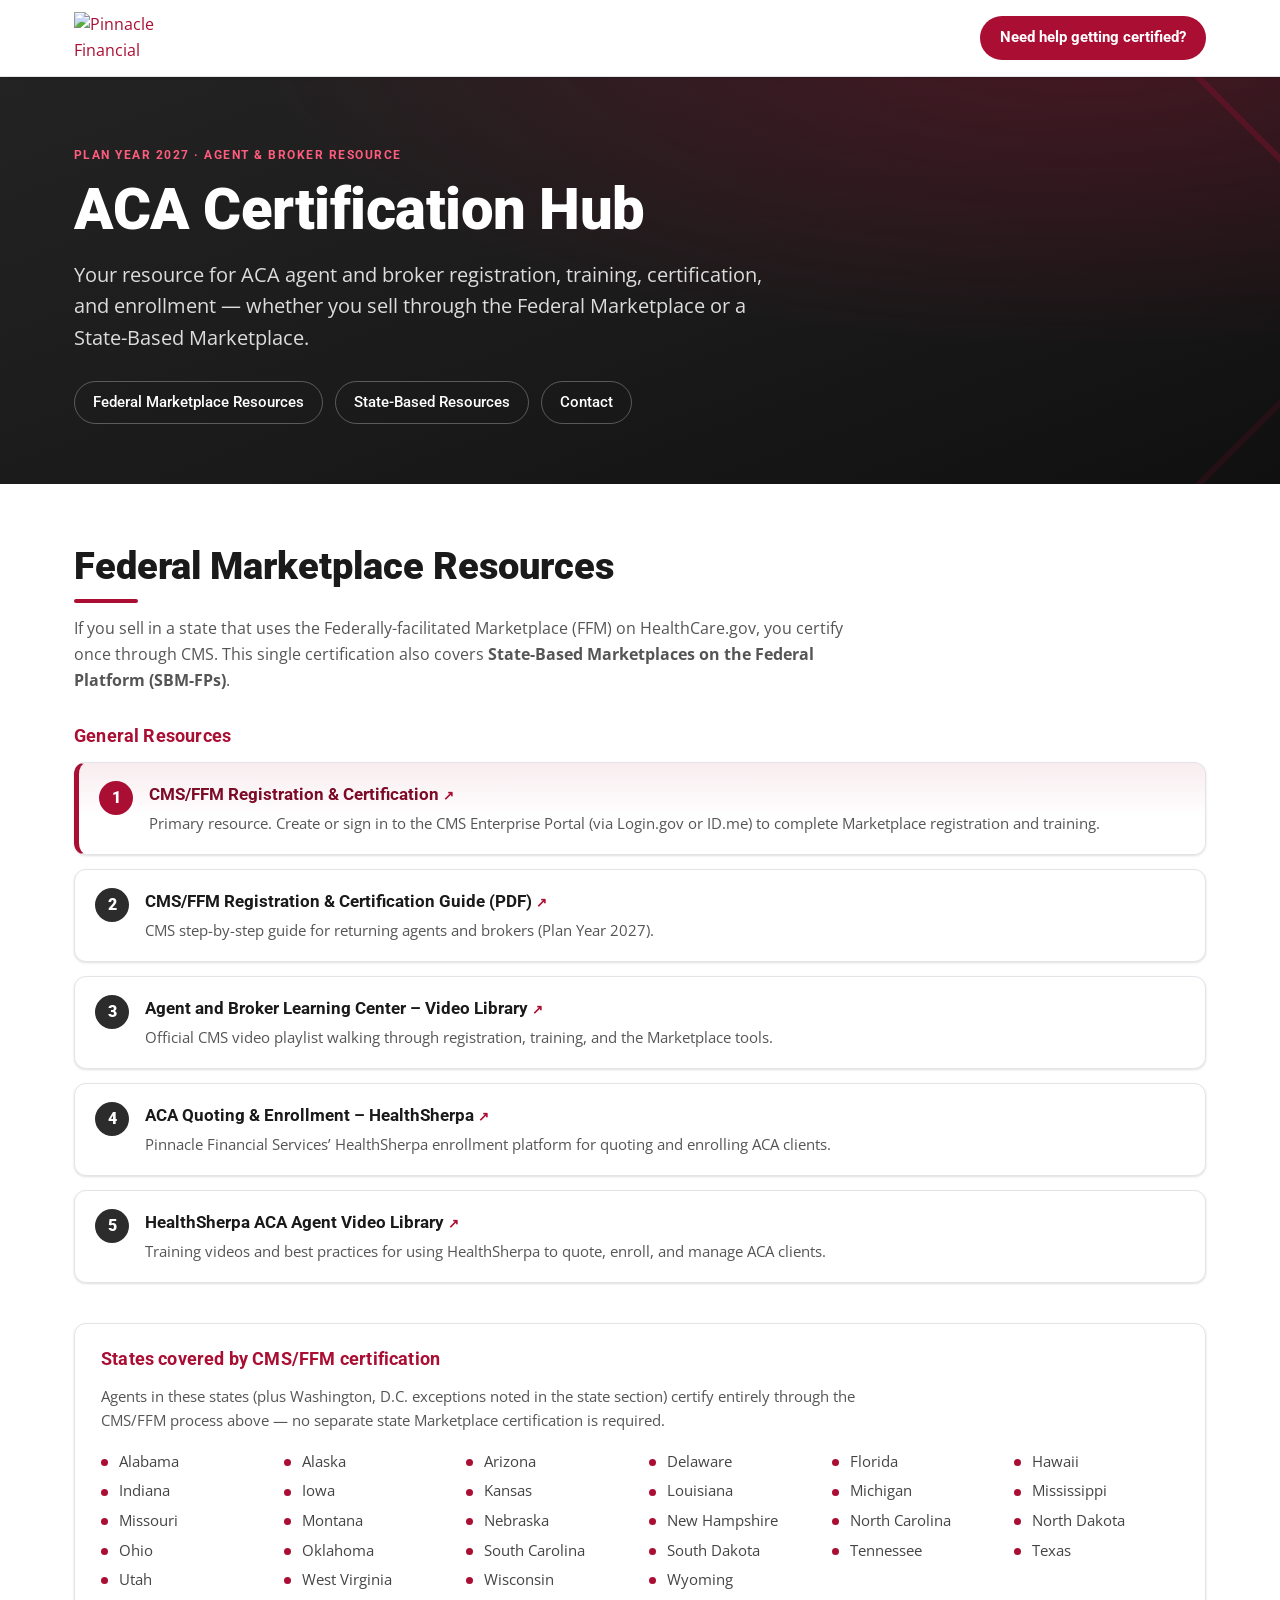
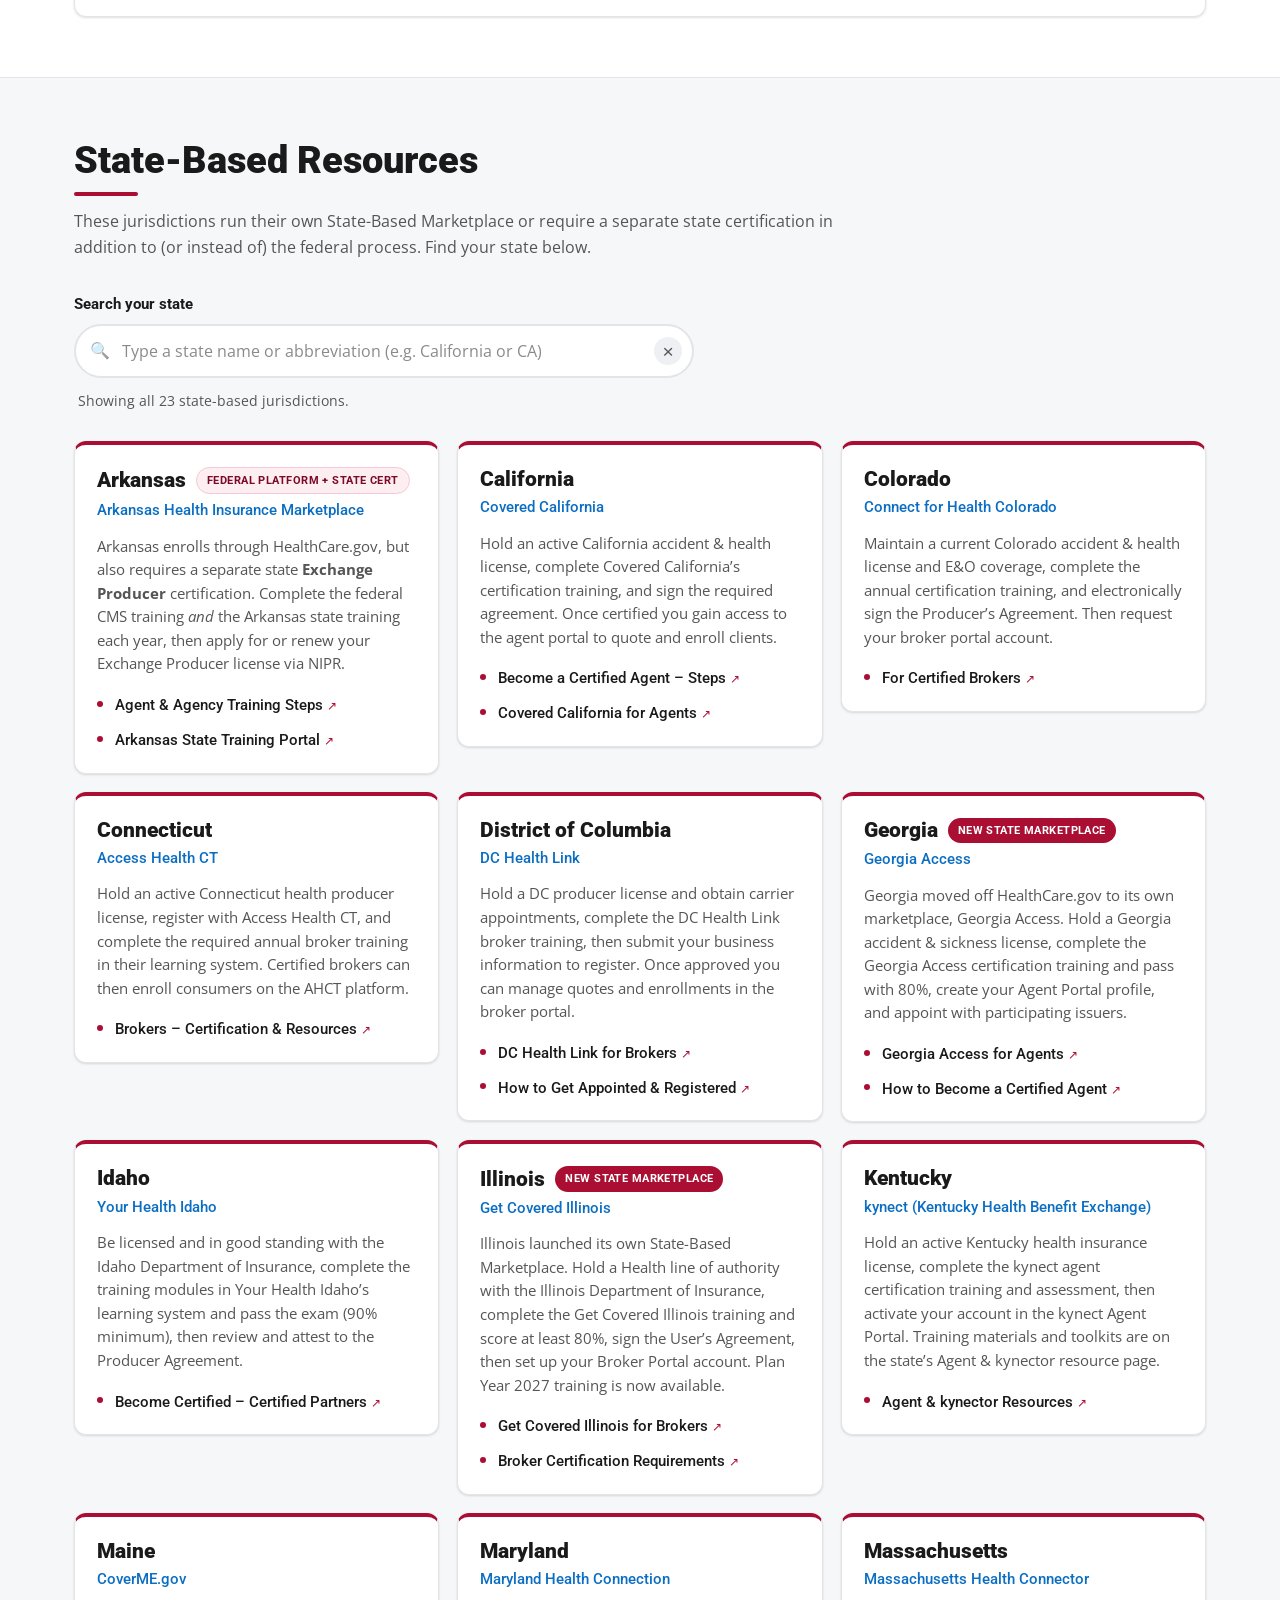
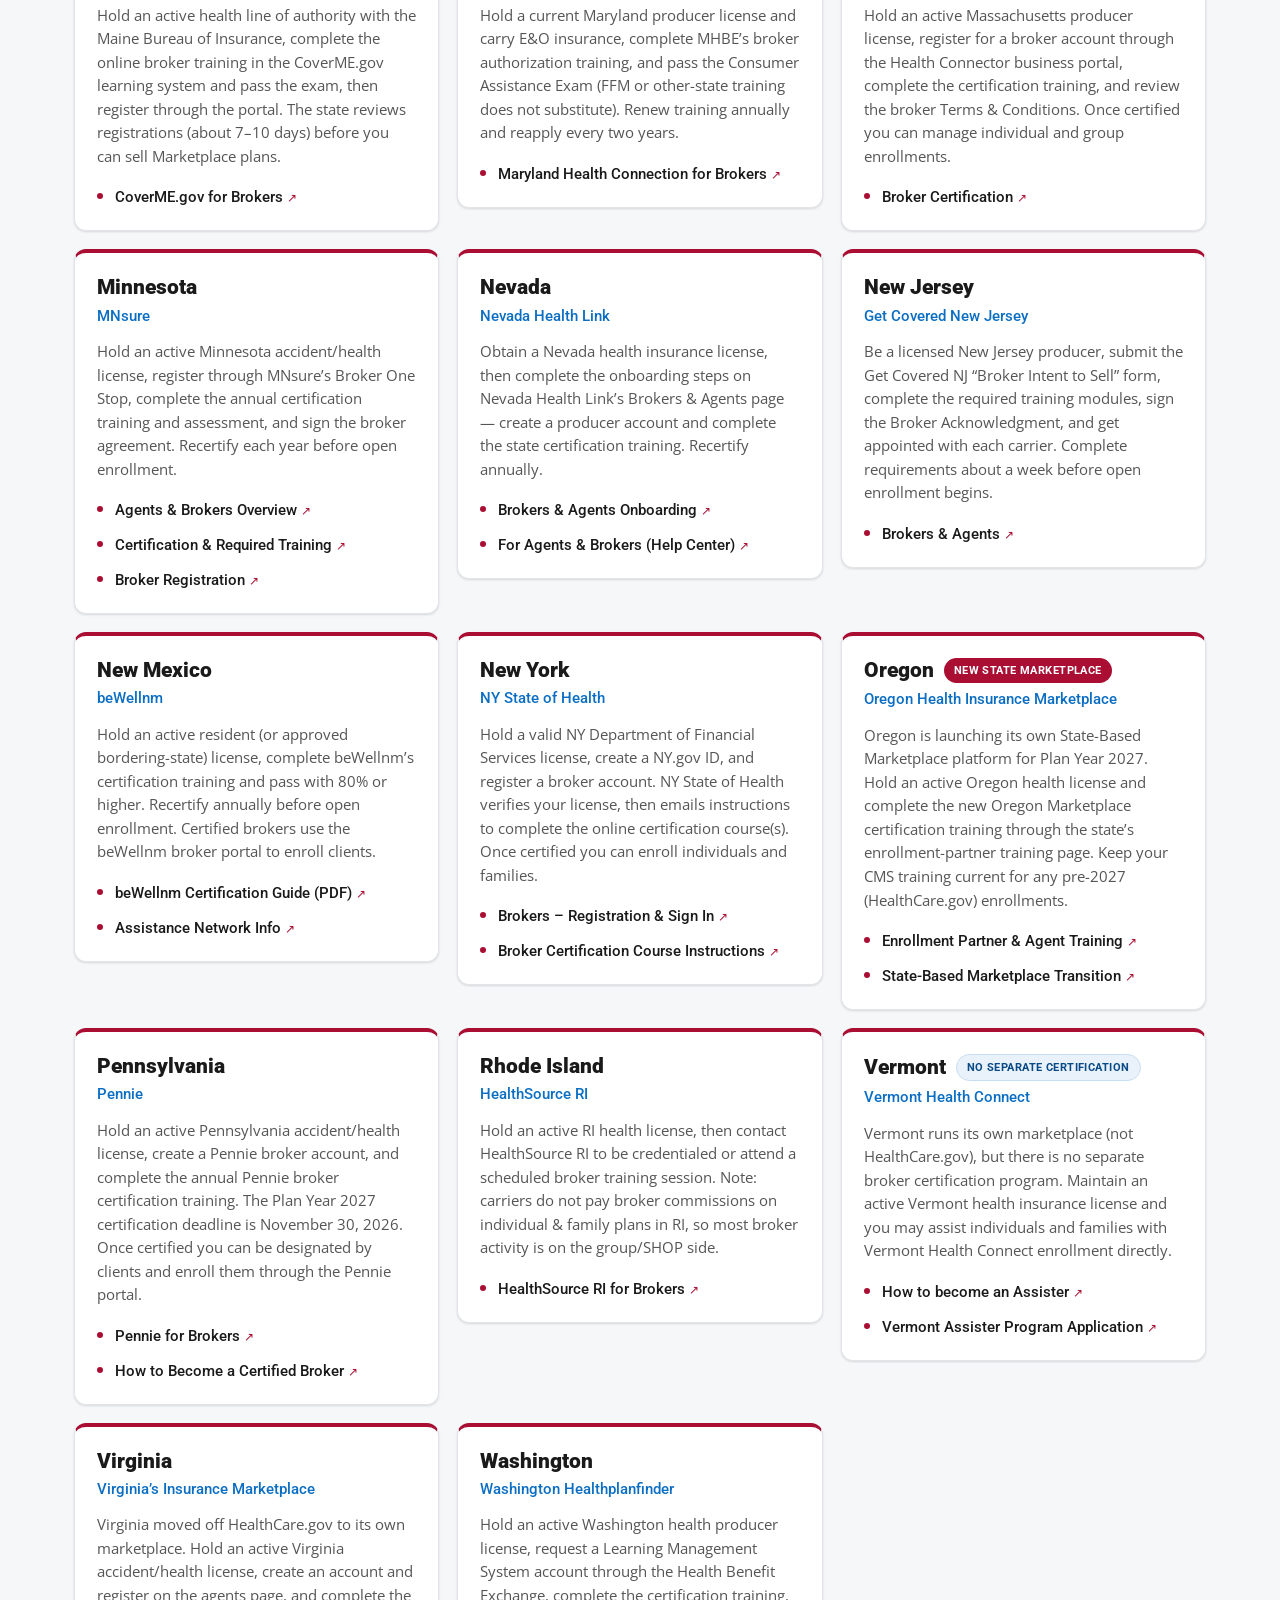
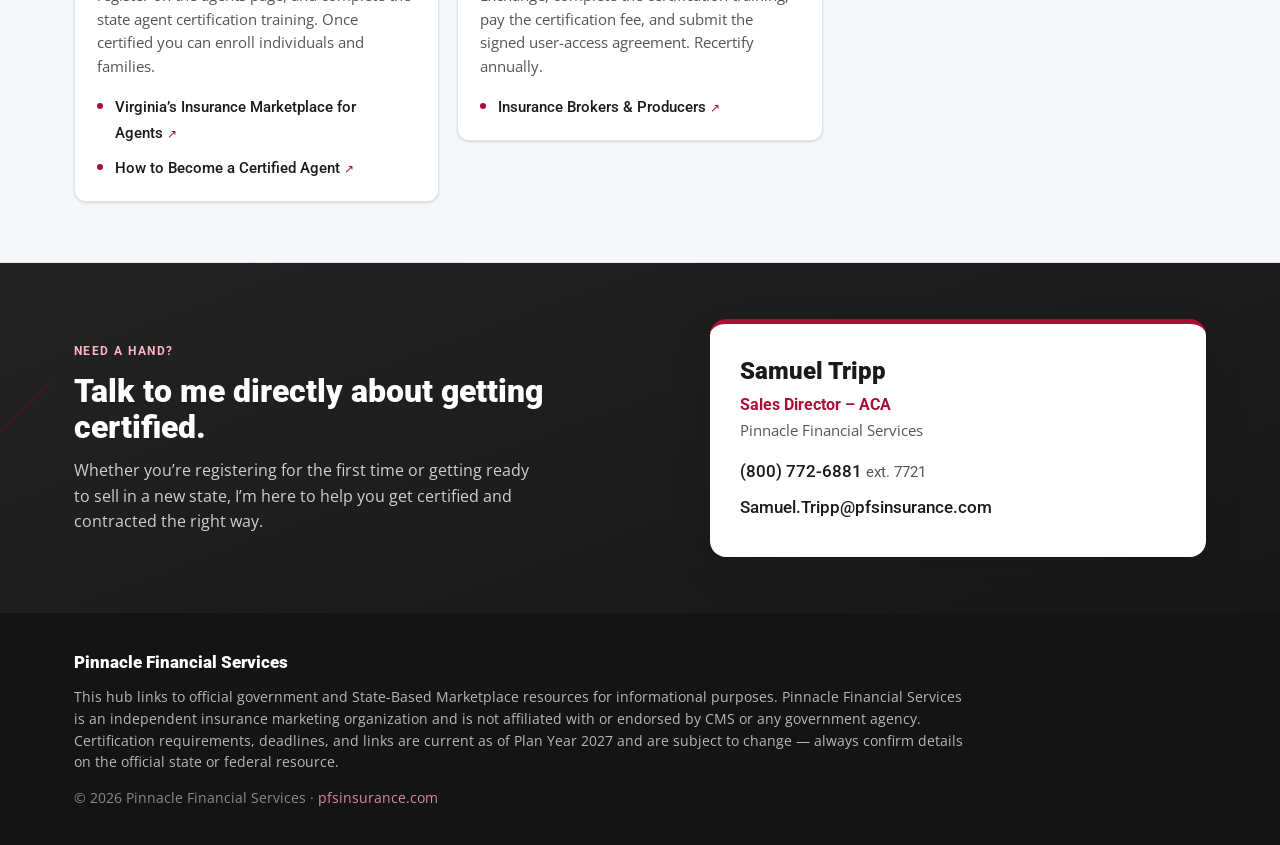
==== index.html @ 954ab784 "Update New Mexico (bundle beWellnm guide) and Vermont assister links" ====
<!DOCTYPE html>
<html lang="en">
<head>
  <meta charset="UTF-8" />
  <meta name="viewport" content="width=device-width, initial-scale=1.0" />
  <title>ACA Certification Hub | Pinnacle Financial Services</title>
  <meta name="description" content="Where and how ACA/Marketplace insurance agents complete Federal (FFM/CMS) and State-Based Marketplace certification. A resource hub from Pinnacle Financial Services." />
  <link rel="icon" href="favicon.svg" type="image/svg+xml" />
  <link rel="preconnect" href="https://fonts.googleapis.com" />
  <link rel="preconnect" href="https://fonts.gstatic.com" crossorigin />
  <link href="https://fonts.googleapis.com/css2?family=Roboto:wght@400;500;700;900&family=Open+Sans:wght@400;600;700&display=swap" rel="stylesheet" />
  <link rel="stylesheet" href="style.css" />
</head>
<body>
  <a class="skip-link" href="#main">Skip to main content</a>

  <!-- ================= HEADER ================= -->
  <header class="site-header">
    <div class="wrap header-inner">
      <a class="brand" href="https://pfsinsurance.com" target="_blank" rel="noopener noreferrer">
        <!-- Loads the official Pinnacle logo from the company CDN. To make the repo fully self-contained,
             save that image to assets/pinnacle-logo.png and change the src below to "assets/pinnacle-logo.png". -->
        <img src="https://pfsinsurance.com/wp-content/uploads/2024/11/Pinnacle_Logo-RGB.png"
             onerror="this.onerror=null;this.src='pinnacle-logo.png';"
             alt="Pinnacle Financial Services logo" class="brand-logo" width="220" height="110" />
      </a>
      <a class="header-cta" href="#contact">Need help getting certified?</a>
    </div>
  </header>

  <!-- ================= HERO ================= -->
  <section class="hero" aria-labelledby="hero-title">
    <div class="wrap">
      <p class="eyebrow">Plan Year 2027 &middot; Agent &amp; Broker Resource</p>
      <h1 id="hero-title">ACA Certification Hub</h1>
      <p class="hero-lead">Your resource for ACA agent and broker registration, training, certification, and enrollment &mdash; whether you sell through the Federal Marketplace or a State-Based Marketplace.</p>
      <nav class="hero-jump" aria-label="Section shortcuts">
        <a href="#federal">Federal Marketplace Resources</a>
        <a href="#state">State-Based Resources</a>
        <a href="#contact">Contact</a>
      </nav>
    </div>
  </section>

  <main id="main">
    <!-- ================= FEDERAL ================= -->
    <section id="federal" class="section" aria-labelledby="federal-title">
      <div class="wrap">
        <div class="section-head">
          <h2 id="federal-title">Federal Marketplace Resources</h2>
          <p class="section-sub">If you sell in a state that uses the Federally-facilitated Marketplace (FFM) on HealthCare.gov, you certify once through CMS. This single certification also covers <strong>State-Based Marketplaces on the Federal Platform (SBM-FPs)</strong>.</p>
        </div>

        <h3 class="group-title">General Resources</h3>
        <ol class="resource-list" aria-label="Federal marketplace general resources">
          <li class="resource-card resource-card--primary">
            <span class="rc-num" aria-hidden="true">1</span>
            <div class="rc-body">
              <a class="rc-link" href="https://portal.cms.gov/portal/" target="_blank" rel="noopener noreferrer">CMS/FFM Registration &amp; Certification<span class="ext" aria-hidden="true">&#8599;</span></a>
              <p class="rc-note">Primary resource. Create or sign in to the CMS Enterprise Portal (via Login.gov or ID.me) to complete Marketplace registration and training.</p>
            </div>
          </li>
          <li class="resource-card">
            <span class="rc-num" aria-hidden="true">2</span>
            <div class="rc-body">
              <a class="rc-link" href="CMS-FFM-Registration-Guide-PY2027.pdf" target="_blank" rel="noopener noreferrer">CMS/FFM Registration &amp; Certification Guide (PDF)<span class="ext" aria-hidden="true">&#8599;</span></a>
              <p class="rc-note">CMS step-by-step guide for returning agents and brokers (Plan Year 2027).</p>
            </div>
          </li>
          <li class="resource-card">
            <span class="rc-num" aria-hidden="true">3</span>
            <div class="rc-body">
              <a class="rc-link" href="https://www.youtube.com/playlist?list=PLaV7m2-zFKpgUK9AqdbnOdW69-WwodvRj" target="_blank" rel="noopener noreferrer">Agent and Broker Learning Center &ndash; Video Library<span class="ext" aria-hidden="true">&#8599;</span></a>
              <p class="rc-note">Official CMS video playlist walking through registration, training, and the Marketplace tools.</p>
            </div>
          </li>
          <li class="resource-card">
            <span class="rc-num" aria-hidden="true">4</span>
            <div class="rc-body">
              <a class="rc-link" href="https://pfsinsurance.com/enrollment/aca" target="_blank" rel="noopener noreferrer">ACA Quoting &amp; Enrollment &ndash; HealthSherpa<span class="ext" aria-hidden="true">&#8599;</span></a>
              <p class="rc-note">Pinnacle Financial Services&rsquo; HealthSherpa enrollment platform for quoting and enrolling ACA clients.</p>
            </div>
          </li>
          <li class="resource-card">
            <span class="rc-num" aria-hidden="true">5</span>
            <div class="rc-body">
              <a class="rc-link" href="https://info.healthsherpa.com/aca-agent-video-resources" target="_blank" rel="noopener noreferrer">HealthSherpa ACA Agent Video Library<span class="ext" aria-hidden="true">&#8599;</span></a>
              <p class="rc-note">Training videos and best practices for using HealthSherpa to quote, enroll, and manage ACA clients.</p>
            </div>
          </li>
        </ol>

        <!-- FFM-covered states note -->
        <div class="ffm-note">
          <h3 class="group-title">States covered by CMS/FFM certification</h3>
          <p class="ffm-note-lead">Agents in these states (plus Washington, D.C. exceptions noted in the state section) certify entirely through the CMS/FFM process above &mdash; no separate state Marketplace certification is required.</p>
          <ul class="ffm-states" aria-label="States covered by the Federal Marketplace certification">
            <li>Alabama</li><li>Alaska</li><li>Arizona</li><li>Delaware</li><li>Florida</li><li>Hawaii</li><li>Indiana</li><li>Iowa</li><li>Kansas</li><li>Louisiana</li><li>Michigan</li><li>Mississippi</li><li>Missouri</li><li>Montana</li><li>Nebraska</li><li>New Hampshire</li><li>North Carolina</li><li>North Dakota</li><li>Ohio</li><li>Oklahoma</li><li>South Carolina</li><li>South Dakota</li><li>Tennessee</li><li>Texas</li><li>Utah</li><li>West Virginia</li><li>Wisconsin</li><li>Wyoming</li>
          </ul>
        </div>
      </div>
    </section>

    <!-- ================= STATE-BASED ================= -->
    <section id="state" class="section section--alt" aria-labelledby="state-title">
      <div class="wrap">
        <div class="section-head">
          <h2 id="state-title">State-Based Resources</h2>
          <p class="section-sub">These jurisdictions run their own State-Based Marketplace or require a separate state certification in addition to (or instead of) the federal process. Find your state below.</p>
        </div>

        <div class="search-bar">
          <label for="state-search" class="search-label">Search your state</label>
          <div class="search-input-wrap">
            <span class="search-icon" aria-hidden="true">&#128269;</span>
            <input type="search" id="state-search" class="search-input"
                   placeholder="Type a state name or abbreviation (e.g. California or CA)"
                   autocomplete="off" aria-describedby="search-count" />
            <button type="button" id="search-clear" class="search-clear" aria-label="Clear search" hidden>&times;</button>
          </div>
          <p id="search-count" class="search-count" role="status" aria-live="polite"></p>
        </div>

        <div id="state-grid" class="state-grid">
          <!-- Cards are rendered here in HTML for no-JS support; JS only filters -->

          <!-- Arkansas -->
          <article class="state-card" data-name="Arkansas" data-abbr="AR">
            <header class="state-card-head">
              <h3>Arkansas</h3>
              <span class="badge badge--warn">Federal platform + state cert</span>
            </header>
            <p class="state-market">Arkansas Health Insurance Marketplace</p>
            <p class="state-instr">Arkansas enrolls through HealthCare.gov, but also requires a separate state <strong>Exchange Producer</strong> certification. Complete the federal CMS training <em>and</em> the Arkansas state training each year, then apply for or renew your Exchange Producer license via NIPR.</p>
            <ul class="state-links">
              <li><a href="https://myarinsurance.com/agency-training/" target="_blank" rel="noopener noreferrer">Agent &amp; Agency Training Steps<span class="ext" aria-hidden="true">&#8599;</span></a></li>
              <li><a href="https://training.myarinsurance.com/" target="_blank" rel="noopener noreferrer">Arkansas State Training Portal<span class="ext" aria-hidden="true">&#8599;</span></a></li>
            </ul>
          </article>

          <!-- California -->
          <article class="state-card" data-name="California" data-abbr="CA">
            <header class="state-card-head">
              <h3>California</h3>
            </header>
            <p class="state-market">Covered California</p>
            <p class="state-instr">Hold an active California accident &amp; health license, complete Covered California&rsquo;s certification training, and sign the required agreement. Once certified you gain access to the agent portal to quote and enroll clients.</p>
            <ul class="state-links">
              <li><a href="https://www.coveredca.com/agents/steps/" target="_blank" rel="noopener noreferrer">Become a Certified Agent &ndash; Steps<span class="ext" aria-hidden="true">&#8599;</span></a></li>
              <li><a href="https://www.coveredca.com/agents/" target="_blank" rel="noopener noreferrer">Covered California for Agents<span class="ext" aria-hidden="true">&#8599;</span></a></li>
            </ul>
          </article>

          <!-- Colorado -->
          <article class="state-card" data-name="Colorado" data-abbr="CO">
            <header class="state-card-head">
              <h3>Colorado</h3>
            </header>
            <p class="state-market">Connect for Health Colorado</p>
            <p class="state-instr">Maintain a current Colorado accident &amp; health license and E&amp;O coverage, complete the annual certification training, and electronically sign the Producer&rsquo;s Agreement. Then request your broker portal account.</p>
            <ul class="state-links">
              <li><a href="https://connectforhealthco.com/for-certified-brokers/" target="_blank" rel="noopener noreferrer">For Certified Brokers<span class="ext" aria-hidden="true">&#8599;</span></a></li>
            </ul>
          </article>

          <!-- Connecticut -->
          <article class="state-card" data-name="Connecticut" data-abbr="CT">
            <header class="state-card-head">
              <h3>Connecticut</h3>
            </header>
            <p class="state-market">Access Health CT</p>
            <p class="state-instr">Hold an active Connecticut health producer license, register with Access Health CT, and complete the required annual broker training in their learning system. Certified brokers can then enroll consumers on the AHCT platform.</p>
            <ul class="state-links">
              <li><a href="https://www.accesshealthct.com/brokers/" target="_blank" rel="noopener noreferrer">Brokers &ndash; Certification &amp; Resources<span class="ext" aria-hidden="true">&#8599;</span></a></li>
            </ul>
          </article>

          <!-- District of Columbia -->
          <article class="state-card" data-name="District of Columbia" data-abbr="DC" data-alt="Washington DC">
            <header class="state-card-head">
              <h3>District of Columbia</h3>
            </header>
            <p class="state-market">DC Health Link</p>
            <p class="state-instr">Hold a DC producer license and obtain carrier appointments, complete the DC Health Link broker training, then submit your business information to register. Once approved you can manage quotes and enrollments in the broker portal.</p>
            <ul class="state-links">
              <li><a href="https://www.dchealthlink.com/brokers" target="_blank" rel="noopener noreferrer">DC Health Link for Brokers<span class="ext" aria-hidden="true">&#8599;</span></a></li>
              <li><a href="https://hbx.dc.gov/page/brokers-how-get-appointed-and-registered-sell-dc" target="_blank" rel="noopener noreferrer">How to Get Appointed &amp; Registered<span class="ext" aria-hidden="true">&#8599;</span></a></li>
            </ul>
          </article>

          <!-- Georgia -->
          <article class="state-card" data-name="Georgia" data-abbr="GA">
            <header class="state-card-head">
              <h3>Georgia</h3>
              <span class="badge badge--new">New state marketplace</span>
            </header>
            <p class="state-market">Georgia Access</p>
            <p class="state-instr">Georgia moved off HealthCare.gov to its own marketplace, Georgia Access. Hold a Georgia accident &amp; sickness license, complete the Georgia Access certification training and pass with 80%, create your Agent Portal profile, and appoint with participating issuers.</p>
            <ul class="state-links">
              <li><a href="https://georgiaaccess.gov/agents/" target="_blank" rel="noopener noreferrer">Georgia Access for Agents<span class="ext" aria-hidden="true">&#8599;</span></a></li>
              <li><a href="https://help.georgiaaccess.gov/hc/en-us/articles/16718014751764-How-to-become-a-Georgia-Access-Certified-Agent" target="_blank" rel="noopener noreferrer">How to Become a Certified Agent<span class="ext" aria-hidden="true">&#8599;</span></a></li>
            </ul>
          </article>

          <!-- Idaho -->
          <article class="state-card" data-name="Idaho" data-abbr="ID">
            <header class="state-card-head">
              <h3>Idaho</h3>
            </header>
            <p class="state-market">Your Health Idaho</p>
            <p class="state-instr">Be licensed and in good standing with the Idaho Department of Insurance, complete the training modules in Your Health Idaho&rsquo;s learning system and pass the exam (90% minimum), then review and attest to the Producer Agreement.</p>
            <ul class="state-links">
              <li><a href="https://yourhealthidaho.org/certified-partners/" target="_blank" rel="noopener noreferrer">Become Certified &ndash; Certified Partners<span class="ext" aria-hidden="true">&#8599;</span></a></li>
            </ul>
          </article>

          <!-- Illinois -->
          <article class="state-card" data-name="Illinois" data-abbr="IL">
            <header class="state-card-head">
              <h3>Illinois</h3>
              <span class="badge badge--new">New state marketplace</span>
            </header>
            <p class="state-market">Get Covered Illinois</p>
            <p class="state-instr">Illinois launched its own State-Based Marketplace. Hold a Health line of authority with the Illinois Department of Insurance, complete the Get Covered Illinois training and score at least 80%, sign the User&rsquo;s Agreement, then set up your Broker Portal account. Plan Year 2027 training is now available.</p>
            <ul class="state-links">
              <li><a href="https://getcovered.illinois.gov/for-brokers.html" target="_blank" rel="noopener noreferrer">Get Covered Illinois for Brokers<span class="ext" aria-hidden="true">&#8599;</span></a></li>
              <li><a href="https://getcovered.illinois.gov/resources/broker-certification.html" target="_blank" rel="noopener noreferrer">Broker Certification Requirements<span class="ext" aria-hidden="true">&#8599;</span></a></li>
            </ul>
          </article>

          <!-- Kentucky -->
          <article class="state-card" data-name="Kentucky" data-abbr="KY">
            <header class="state-card-head">
              <h3>Kentucky</h3>
            </header>
            <p class="state-market">kynect (Kentucky Health Benefit Exchange)</p>
            <p class="state-instr">Hold an active Kentucky health insurance license, complete the kynect agent certification training and assessment, then activate your account in the kynect Agent Portal. Training materials and toolkits are on the state&rsquo;s Agent &amp; kynector resource page.</p>
            <ul class="state-links">
              <li><a href="https://khbe.ky.gov/Agents-kynectors/Pages/Agent-kynector-Portal.aspx" target="_blank" rel="noopener noreferrer">Agent &amp; kynector Resources<span class="ext" aria-hidden="true">&#8599;</span></a></li>
            </ul>
          </article>

          <!-- Maine -->
          <article class="state-card" data-name="Maine" data-abbr="ME">
            <header class="state-card-head">
              <h3>Maine</h3>
            </header>
            <p class="state-market">CoverME.gov</p>
            <p class="state-instr">Hold an active health line of authority with the Maine Bureau of Insurance, complete the online broker training in the CoverME.gov learning system and pass the exam, then register through the portal. The state reviews registrations (about 7&ndash;10 days) before you can sell Marketplace plans.</p>
            <ul class="state-links">
              <li><a href="https://www.coverme.gov/for-brokers-and-assisters/brokers" target="_blank" rel="noopener noreferrer">CoverME.gov for Brokers<span class="ext" aria-hidden="true">&#8599;</span></a></li>
            </ul>
          </article>

          <!-- Maryland -->
          <article class="state-card" data-name="Maryland" data-abbr="MD">
            <header class="state-card-head">
              <h3>Maryland</h3>
            </header>
            <p class="state-market">Maryland Health Connection</p>
            <p class="state-instr">Hold a current Maryland producer license and carry E&amp;O insurance, complete MHBE&rsquo;s broker authorization training, and pass the Consumer Assistance Exam (FFM or other-state training does not substitute). Renew training annually and reapply every two years.</p>
            <ul class="state-links">
              <li><a href="https://www.marylandhbe.com/brokers/" target="_blank" rel="noopener noreferrer">Maryland Health Connection for Brokers<span class="ext" aria-hidden="true">&#8599;</span></a></li>
            </ul>
          </article>

          <!-- Massachusetts -->
          <article class="state-card" data-name="Massachusetts" data-abbr="MA">
            <header class="state-card-head">
              <h3>Massachusetts</h3>
            </header>
            <p class="state-market">Massachusetts Health Connector</p>
            <p class="state-instr">Hold an active Massachusetts producer license, register for a broker account through the Health Connector business portal, complete the certification training, and review the broker Terms &amp; Conditions. Once certified you can manage individual and group enrollments.</p>
            <ul class="state-links">
              <li><a href="https://www.mahealthconnector.org/business/brokers/certification" target="_blank" rel="noopener noreferrer">Broker Certification<span class="ext" aria-hidden="true">&#8599;</span></a></li>
            </ul>
          </article>

          <!-- Minnesota -->
          <article class="state-card" data-name="Minnesota" data-abbr="MN">
            <header class="state-card-head">
              <h3>Minnesota</h3>
            </header>
            <p class="state-market">MNsure</p>
            <p class="state-instr">Hold an active Minnesota accident/health license, register through MNsure&rsquo;s Broker One Stop, complete the annual certification training and assessment, and sign the broker agreement. Recertify each year before open enrollment.</p>
            <ul class="state-links">
              <li><a href="https://www.mnsure.org/about-us/assister-program/agents-brokers/index.jsp" target="_blank" rel="noopener noreferrer">Agents &amp; Brokers Overview<span class="ext" aria-hidden="true">&#8599;</span></a></li>
              <li><a href="https://www.mnsure.org/assister-central/broker-one-stop/cert-recert/index.jsp" target="_blank" rel="noopener noreferrer">Certification &amp; Required Training<span class="ext" aria-hidden="true">&#8599;</span></a></li>
              <li><a href="https://www.mnsure.org/assister-central/broker-one-stop/registration/index.jsp" target="_blank" rel="noopener noreferrer">Broker Registration<span class="ext" aria-hidden="true">&#8599;</span></a></li>
            </ul>
          </article>

          <!-- Nevada -->
          <article class="state-card" data-name="Nevada" data-abbr="NV">
            <header class="state-card-head">
              <h3>Nevada</h3>
            </header>
            <p class="state-market">Nevada Health Link</p>
            <p class="state-instr">Obtain a Nevada health insurance license, then complete the onboarding steps on Nevada Health Link&rsquo;s Brokers &amp; Agents page &mdash; create a producer account and complete the state certification training. Recertify annually.</p>
            <ul class="state-links">
              <li><a href="https://nevadahealthlink.com/brokers-agents-onboarding/" target="_blank" rel="noopener noreferrer">Brokers &amp; Agents Onboarding<span class="ext" aria-hidden="true">&#8599;</span></a></li>
              <li><a href="https://help.nevadahealthlink.com/hc/en-us/sections/360004638231-For-Agents-and-Brokers" target="_blank" rel="noopener noreferrer">For Agents &amp; Brokers (Help Center)<span class="ext" aria-hidden="true">&#8599;</span></a></li>
            </ul>
          </article>

          <!-- New Jersey -->
          <article class="state-card" data-name="New Jersey" data-abbr="NJ">
            <header class="state-card-head">
              <h3>New Jersey</h3>
            </header>
            <p class="state-market">Get Covered New Jersey</p>
            <p class="state-instr">Be a licensed New Jersey producer, submit the Get Covered NJ &ldquo;Broker Intent to Sell&rdquo; form, complete the required training modules, sign the Broker Acknowledgment, and get appointed with each carrier. Complete requirements about a week before open enrollment begins.</p>
            <ul class="state-links">
              <li><a href="https://www.nj.gov/getcoverednj/home/assisters_ba.shtml" target="_blank" rel="noopener noreferrer">Brokers &amp; Agents<span class="ext" aria-hidden="true">&#8599;</span></a></li>
            </ul>
          </article>

          <!-- New Mexico -->
          <article class="state-card" data-name="New Mexico" data-abbr="NM">
            <header class="state-card-head">
              <h3>New Mexico</h3>
            </header>
            <p class="state-market">beWellnm</p>
            <p class="state-instr">Hold an active resident (or approved bordering-state) license, complete beWellnm&rsquo;s certification training and pass with 80% or higher. Recertify annually before open enrollment. Certified brokers use the beWellnm broker portal to enroll clients.</p>
            <ul class="state-links">
              <li><a href="beWellnm-Assister-Certification-Guide-NM.pdf" target="_blank" rel="noopener noreferrer">beWellnm Certification Guide (PDF)<span class="ext" aria-hidden="true">&#8599;</span></a></li>
              <li><a href="https://bewellnm.com/start/assistance-network/" target="_blank" rel="noopener noreferrer">Assistance Network Info<span class="ext" aria-hidden="true">&#8599;</span></a></li>
            </ul>
          </article>

          <!-- New York -->
          <article class="state-card" data-name="New York" data-abbr="NY">
            <header class="state-card-head">
              <h3>New York</h3>
            </header>
            <p class="state-market">NY State of Health</p>
            <p class="state-instr">Hold a valid NY Department of Financial Services license, create a NY.gov ID, and register a broker account. NY State of Health verifies your license, then emails instructions to complete the online certification course(s). Once certified you can enroll individuals and families.</p>
            <ul class="state-links">
              <li><a href="https://nystateofhealth.ny.gov/agent/" target="_blank" rel="noopener noreferrer">Brokers &ndash; Registration &amp; Sign In<span class="ext" aria-hidden="true">&#8599;</span></a></li>
              <li><a href="https://info.nystateofhealth.ny.gov/instructions-complete-broker-certification-courses" target="_blank" rel="noopener noreferrer">Broker Certification Course Instructions<span class="ext" aria-hidden="true">&#8599;</span></a></li>
            </ul>
          </article>

          <!-- Oregon -->
          <article class="state-card" data-name="Oregon" data-abbr="OR">
            <header class="state-card-head">
              <h3>Oregon</h3>
              <span class="badge badge--new">New state marketplace</span>
            </header>
            <p class="state-market">Oregon Health Insurance Marketplace</p>
            <p class="state-instr">Oregon is launching its own State-Based Marketplace platform for Plan Year 2027. Hold an active Oregon health license and complete the new Oregon Marketplace certification training through the state&rsquo;s enrollment-partner training page. Keep your CMS training current for any pre-2027 (HealthCare.gov) enrollments.</p>
            <ul class="state-links">
              <li><a href="https://healthcare.oregon.gov/marketplace/pages/enrollment-partner-trainings.aspx" target="_blank" rel="noopener noreferrer">Enrollment Partner &amp; Agent Training<span class="ext" aria-hidden="true">&#8599;</span></a></li>
              <li><a href="https://healthcare.oregon.gov/marketplace/sbmtransition/pages/home.aspx" target="_blank" rel="noopener noreferrer">State-Based Marketplace Transition<span class="ext" aria-hidden="true">&#8599;</span></a></li>
            </ul>
          </article>

          <!-- Pennsylvania -->
          <article class="state-card" data-name="Pennsylvania" data-abbr="PA">
            <header class="state-card-head">
              <h3>Pennsylvania</h3>
            </header>
            <p class="state-market">Pennie</p>
            <p class="state-instr">Hold an active Pennsylvania accident/health license, create a Pennie broker account, and complete the annual Pennie broker certification training. The Plan Year 2027 certification deadline is November 30, 2026. Once certified you can be designated by clients and enroll them through the Pennie portal.</p>
            <ul class="state-links">
              <li><a href="https://agency.pennie.com/brokers/" target="_blank" rel="noopener noreferrer">Pennie for Brokers<span class="ext" aria-hidden="true">&#8599;</span></a></li>
              <li><a href="https://help.pennie.com/hc/en-us/articles/4407002448663-How-to-become-a-Pennie-Certified-Broker" target="_blank" rel="noopener noreferrer">How to Become a Certified Broker<span class="ext" aria-hidden="true">&#8599;</span></a></li>
            </ul>
          </article>

          <!-- Rhode Island -->
          <article class="state-card" data-name="Rhode Island" data-abbr="RI">
            <header class="state-card-head">
              <h3>Rhode Island</h3>
            </header>
            <p class="state-market">HealthSource RI</p>
            <p class="state-instr">Hold an active RI health license, then contact HealthSource RI to be credentialed or attend a scheduled broker training session. Note: carriers do not pay broker commissions on individual &amp; family plans in RI, so most broker activity is on the group/SHOP side.</p>
            <ul class="state-links">
              <li><a href="https://healthsourceri.com/employers/brokers/" target="_blank" rel="noopener noreferrer">HealthSource RI for Brokers<span class="ext" aria-hidden="true">&#8599;</span></a></li>
            </ul>
          </article>

          <!-- Vermont -->
          <article class="state-card" data-name="Vermont" data-abbr="VT">
            <header class="state-card-head">
              <h3>Vermont</h3>
              <span class="badge badge--info">No separate certification</span>
            </header>
            <p class="state-market">Vermont Health Connect</p>
            <p class="state-instr">Vermont runs its own marketplace (not HealthCare.gov), but there is no separate broker certification program. Maintain an active Vermont health insurance license and you may assist individuals and families with Vermont Health Connect enrollment directly.</p>
            <ul class="state-links">
              <li><a href="https://info.healthconnect.vermont.gov/find-local-help/become-an-assister" target="_blank" rel="noopener noreferrer">How to become an Assister<span class="ext" aria-hidden="true">&#8599;</span></a></li>
              <li><a href="https://forms.cloud.microsoft/Pages/ResponsePage.aspx?id=O5O0IK26PEOcAnDtzHVZxkB0Br4yxPZGvYA5t0ZmkH9UM0pXSkQ4UEVVVlEySzVTVVVKTFA0WlM3WSQlQCN0PWcu&amp;wdLOR=c8CF74961-8798-41DB-A4F2-871BC87692E3" target="_blank" rel="noopener noreferrer">Vermont Assister Program Application<span class="ext" aria-hidden="true">&#8599;</span></a></li>
            </ul>
          </article>

          <!-- Virginia -->
          <article class="state-card" data-name="Virginia" data-abbr="VA">
            <header class="state-card-head">
              <h3>Virginia</h3>
            </header>
            <p class="state-market">Virginia&rsquo;s Insurance Marketplace</p>
            <p class="state-instr">Virginia moved off HealthCare.gov to its own marketplace. Hold an active Virginia accident/health license, create an account and register on the agents page, and complete the state agent certification training. Once certified you can enroll individuals and families.</p>
            <ul class="state-links">
              <li><a href="https://www.marketplace.virginia.gov/agents" target="_blank" rel="noopener noreferrer">Virginia&rsquo;s Insurance Marketplace for Agents<span class="ext" aria-hidden="true">&#8599;</span></a></li>
              <li><a href="https://help.marketplace.virginia.gov/hc/en-us/articles/31456358448141-How-to-become-a-Virginia-s-Insurance-Marketplace-Certified-Agent" target="_blank" rel="noopener noreferrer">How to Become a Certified Agent<span class="ext" aria-hidden="true">&#8599;</span></a></li>
            </ul>
          </article>

          <!-- Washington -->
          <article class="state-card" data-name="Washington" data-abbr="WA">
            <header class="state-card-head">
              <h3>Washington</h3>
            </header>
            <p class="state-market">Washington Healthplanfinder</p>
            <p class="state-instr">Hold an active Washington health producer license, request a Learning Management System account through the Health Benefit Exchange, complete the certification training, pay the certification fee, and submit the signed user-access agreement. Recertify annually.</p>
            <ul class="state-links">
              <li><a href="https://www.wahbexchange.org/partners/insurance-brokers/" target="_blank" rel="noopener noreferrer">Insurance Brokers &amp; Producers<span class="ext" aria-hidden="true">&#8599;</span></a></li>
            </ul>
          </article>

        </div><!-- /state-grid -->

        <p id="no-results" class="no-results" hidden>No state matches &ldquo;<span id="no-results-term"></span>.&rdquo; Check the spelling, or your state may be covered by the <a href="#federal">Federal Marketplace</a> certification.</p>
      </div>
    </section>

    <!-- ================= CONTACT ================= -->
    <section id="contact" class="contact" aria-labelledby="contact-title">
      <div class="wrap">
        <div class="contact-inner">
          <div class="contact-copy">
            <p class="eyebrow eyebrow--light">Need a hand?</p>
            <h2 id="contact-title">Talk to me directly about getting certified.</h2>
            <p class="contact-lead">Whether you&rsquo;re registering for the first time or getting ready to sell in a new state, I&rsquo;m here to help you get certified and contracted the right way.</p>
          </div>
          <div class="contact-card">
            <p class="contact-name">Samuel Tripp</p>
            <p class="contact-role">Sales Director &ndash; ACA</p>
            <p class="contact-org">Pinnacle Financial Services</p>
            <p class="contact-line"><a href="tel:+18007726881,7721">(800) 772-6881 <span class="ext-num">ext. 7721</span></a></p>
            <p class="contact-line"><a href="mailto:Samuel.Tripp@pfsinsurance.com">Samuel.Tripp@pfsinsurance.com</a></p>
          </div>
        </div>
      </div>
    </section>
  </main>

  <!-- ================= FOOTER ================= -->
  <footer class="site-footer">
    <div class="wrap">
      <p class="footer-brand">Pinnacle Financial Services</p>
      <p class="footer-disclaimer">This hub links to official government and State-Based Marketplace resources for informational purposes. Pinnacle Financial Services is an independent insurance marketing organization and is not affiliated with or endorsed by CMS or any government agency. Certification requirements, deadlines, and links are current as of Plan Year 2027 and are subject to change &mdash; always confirm details on the official state or federal resource.</p>
      <p class="footer-meta">&copy; <span id="year"></span> Pinnacle Financial Services &middot; <a href="https://pfsinsurance.com" target="_blank" rel="noopener noreferrer">pfsinsurance.com</a></p>
    </div>
  </footer>

  <script src="script.js"></script>
</body>
</html>
---- style.css ----
/* =========================================================
   Pinnacle Financial Services — ACA Certification Hub
   Brand: crimson #aa0e33 · charcoal #2c2c2c · ACA blue #0b6ec3
   Fonts: Roboto (headings) · Open Sans (body)
   ========================================================= */

:root {
  --crimson: #aa0e33;
  --crimson-dark: #7d0a26;
  --crimson-tint: rgba(170, 14, 51, 0.08);
  --charcoal: #2c2c2c;
  --ink: #1a1a1a;
  --near-black: #141414;
  --gray-700: #444;
  --gray-600: #555;
  --gray-400: #8a8a8a;
  --gray-200: #e2e4e8;
  --gray-100: #eef0f3;
  --off-white: #f5f7f8;
  --white: #ffffff;
  --aca-blue: #0b6ec3;
  --radius: 12px;
  --radius-sm: 8px;
  --shadow-sm: 0 1px 3px rgba(20, 20, 20, 0.08), 0 1px 2px rgba(20, 20, 20, 0.06);
  --shadow-md: 0 6px 20px rgba(20, 20, 20, 0.10);
  --shadow-lg: 0 14px 40px rgba(20, 20, 20, 0.14);
  --maxw: 1180px;
  --heading: 'Roboto', -apple-system, BlinkMacSystemFont, 'Segoe UI', sans-serif;
  --body: 'Open Sans', -apple-system, BlinkMacSystemFont, 'Segoe UI', Roboto, sans-serif;
}

*, *::before, *::after { box-sizing: border-box; }

html { scroll-behavior: smooth; scroll-padding-top: 84px; }

body {
  margin: 0;
  font-family: var(--body);
  font-size: 16px;
  line-height: 1.6;
  color: var(--gray-700);
  background: var(--white);
  -webkit-font-smoothing: antialiased;
}

@media (prefers-reduced-motion: reduce) {
  html { scroll-behavior: auto; }
  * { animation: none !important; transition: none !important; }
}

.wrap { width: 100%; max-width: var(--maxw); margin: 0 auto; padding: 0 24px; }

a { color: var(--crimson); text-decoration: none; }
a:hover { text-decoration: underline; }

h1, h2, h3 { font-family: var(--heading); color: var(--ink); line-height: 1.15; }

/* --- Skip link --- */
.skip-link {
  position: absolute; left: 12px; top: -60px;
  background: var(--crimson); color: #fff; padding: 10px 16px;
  border-radius: var(--radius-sm); font-family: var(--heading); font-weight: 700;
  z-index: 200; transition: top .15s ease;
}
.skip-link:focus { top: 12px; text-decoration: none; }

/* --- Focus visibility --- */
a:focus-visible, button:focus-visible, input:focus-visible {
  outline: 3px solid var(--aca-blue);
  outline-offset: 2px;
  border-radius: 4px;
}

/* ================= HEADER ================= */
.site-header {
  position: sticky; top: 0; z-index: 100;
  background: var(--white);
  border-bottom: 1px solid var(--gray-200);
  box-shadow: var(--shadow-sm);
}
.header-inner {
  display: flex; align-items: center; justify-content: space-between;
  gap: 16px; padding-top: 12px; padding-bottom: 12px;
}
.brand { display: inline-flex; align-items: center; }
.brand:hover { text-decoration: none; }
.brand-logo { height: 52px; width: auto; display: block; }
.header-cta {
  font-family: var(--heading); font-weight: 700; font-size: .92rem;
  color: #fff; background: var(--crimson);
  padding: 10px 20px; border-radius: 999px; white-space: nowrap;
  transition: background .15s ease, transform .15s ease;
}
.header-cta:hover { background: var(--near-black); text-decoration: none; transform: translateY(-1px); }

/* ================= HERO ================= */
.hero {
  position: relative;
  background:
    radial-gradient(120% 140% at 85% -10%, rgba(170,14,51,0.30), transparent 55%),
    linear-gradient(160deg, #232323 0%, #1a1a1a 55%, #101010 100%);
  color: #fff;
  padding: 68px 0 60px;
  overflow: hidden;
}
.hero::after {
  /* subtle brand "peak" chevron echo */
  content: ""; position: absolute; right: -60px; top: 50%; transform: translateY(-50%) rotate(45deg);
  width: 320px; height: 320px; border-top: 6px solid rgba(170,14,51,0.55); border-right: 6px solid rgba(170,14,51,0.25);
  opacity: .5; pointer-events: none;
}
.hero .wrap { position: relative; z-index: 1; }
.eyebrow {
  font-family: var(--heading); font-weight: 700; letter-spacing: .12em;
  text-transform: uppercase; font-size: .78rem; color: #ff5c7d; margin: 0 0 12px;
}
.eyebrow--light { color: #ffb3c3; }
.hero h1 {
  color: #fff; font-weight: 900; font-size: clamp(2.2rem, 6vw, 3.6rem);
  margin: 0 0 16px; letter-spacing: -0.5px;
}
.hero-lead { font-size: clamp(1.02rem, 2.4vw, 1.22rem); max-width: 720px; color: #dcdcdc; margin: 0 0 28px; }
.hero-jump { display: flex; flex-wrap: wrap; gap: 12px; }
.hero-jump a {
  font-family: var(--heading); font-weight: 500; font-size: .92rem;
  color: #fff; border: 1px solid rgba(255,255,255,0.28);
  padding: 9px 18px; border-radius: 999px; transition: all .15s ease;
}
.hero-jump a:hover { background: #fff; color: var(--ink); text-decoration: none; border-color: #fff; }

/* ================= SECTIONS ================= */
.section { padding: 60px 0; }
.section--alt { background: var(--off-white); border-top: 1px solid var(--gray-200); border-bottom: 1px solid var(--gray-200); }
.section-head { margin-bottom: 32px; }
.section-head h2 {
  font-size: clamp(1.7rem, 4vw, 2.4rem); font-weight: 900; margin: 0 0 12px;
  position: relative; padding-bottom: 14px;
}
.section-head h2::after {
  content: ""; position: absolute; left: 0; bottom: 0; width: 64px; height: 4px;
  background: var(--crimson); border-radius: 2px;
}
.section-sub { max-width: 800px; font-size: 1.02rem; color: var(--gray-600); margin: 0; }
.group-title {
  font-size: 1.15rem; font-weight: 700; color: var(--crimson);
  margin: 32px 0 16px; letter-spacing: .01em;
}

/* ================= FEDERAL RESOURCE LIST ================= */
.resource-list { list-style: none; margin: 0; padding: 0; display: grid; gap: 14px; }
.resource-card {
  display: flex; gap: 16px; align-items: flex-start;
  background: var(--white); border: 1px solid var(--gray-200);
  border-radius: var(--radius); padding: 18px 20px;
  box-shadow: var(--shadow-sm); transition: box-shadow .15s ease, transform .15s ease, border-color .15s ease;
}
.resource-card:hover { box-shadow: var(--shadow-md); transform: translateY(-2px); border-color: #d2d5da; }
.resource-card--primary { border-left: 5px solid var(--crimson); background: linear-gradient(180deg, var(--crimson-tint), var(--white) 60%); }
.rc-num {
  flex: 0 0 auto; width: 34px; height: 34px; border-radius: 50%;
  background: var(--charcoal); color: #fff; font-family: var(--heading); font-weight: 900;
  display: grid; place-items: center; font-size: 1rem;
}
.resource-card--primary .rc-num { background: var(--crimson); }
.rc-body { flex: 1 1 auto; min-width: 0; }
.rc-link { font-family: var(--heading); font-weight: 700; font-size: 1.06rem; color: var(--ink); }
.rc-link:hover { color: var(--crimson); }
.resource-card--primary .rc-link { color: var(--crimson-dark); }
.rc-note { margin: 4px 0 0; font-size: .93rem; color: var(--gray-600); }
.ext { font-size: .78em; margin-left: 4px; color: var(--crimson); vertical-align: baseline; }
.rc-link:hover .ext { color: inherit; }

/* ================= FFM STATES NOTE ================= */
.ffm-note {
  margin-top: 40px; background: var(--white); border: 1px solid var(--gray-200);
  border-radius: var(--radius); padding: 24px 26px; box-shadow: var(--shadow-sm);
}
.ffm-note .group-title { margin-top: 0; }
.ffm-note-lead { margin: 0 0 16px; font-size: .96rem; color: var(--gray-600); max-width: 820px; }
.ffm-states {
  list-style: none; margin: 0; padding: 0;
  display: grid; grid-template-columns: repeat(auto-fill, minmax(150px, 1fr)); gap: 6px 18px;
}
.ffm-states li {
  font-size: .92rem; color: var(--gray-700); padding-left: 18px; position: relative;
}
.ffm-states li::before {
  content: ""; position: absolute; left: 0; top: .62em; width: 7px; height: 7px;
  background: var(--crimson); border-radius: 50%;
}

/* ================= STATE SEARCH ================= */
.search-bar { margin-bottom: 28px; max-width: 620px; }
.search-label {
  display: block; font-family: var(--heading); font-weight: 700; font-size: .95rem;
  color: var(--ink); margin-bottom: 8px;
}
.search-input-wrap { position: relative; display: flex; align-items: center; }
.search-icon { position: absolute; left: 16px; font-size: 1rem; pointer-events: none; opacity: .6; }
.search-input {
  width: 100%; font-family: var(--body); font-size: 1rem; color: var(--ink);
  padding: 14px 46px 14px 46px; border: 2px solid var(--gray-200); border-radius: 999px;
  background: var(--white); transition: border-color .15s ease, box-shadow .15s ease;
}
.search-input::placeholder { color: var(--gray-400); }
.search-input:focus { border-color: var(--crimson); outline: none; box-shadow: 0 0 0 4px var(--crimson-tint); }
.search-clear {
  position: absolute; right: 12px; width: 28px; height: 28px; border: none;
  background: var(--gray-100); color: var(--gray-600); border-radius: 50%; font-size: 1.2rem;
  line-height: 1; cursor: pointer; display: grid; place-items: center; transition: background .15s ease;
}
.search-clear:hover { background: var(--gray-200); color: var(--ink); }
.search-count { margin: 12px 4px 0; font-size: .88rem; color: var(--gray-600); min-height: 1.2em; }

/* ================= STATE GRID ================= */
.state-grid {
  display: grid; grid-template-columns: repeat(auto-fill, minmax(300px, 1fr)); gap: 18px;
  align-items: start;
}
.state-card {
  background: var(--white); border: 1px solid var(--gray-200); border-radius: var(--radius);
  padding: 22px 22px 20px; box-shadow: var(--shadow-sm);
  transition: box-shadow .18s ease, transform .18s ease, border-color .18s ease;
  border-top: 4px solid var(--crimson);
}
.state-card:hover { box-shadow: var(--shadow-lg); transform: translateY(-3px); }
.state-card.is-hidden { display: none; }
.state-card-head { display: flex; flex-wrap: wrap; align-items: center; gap: 10px; margin-bottom: 4px; }
.state-card-head h3 { font-size: 1.32rem; font-weight: 900; margin: 0; color: var(--ink); }
.badge {
  font-family: var(--heading); font-weight: 700; font-size: .68rem; letter-spacing: .04em;
  text-transform: uppercase; padding: 4px 10px; border-radius: 999px; white-space: nowrap;
}
.badge--new { background: var(--crimson); color: #fff; }
.badge--warn { background: #fdeef1; color: var(--crimson-dark); border: 1px solid #f4c9d3; }
.badge--info { background: #e9f1fa; color: #0a4a86; border: 1px solid #c7ddf2; }
.state-market {
  font-family: var(--heading); font-weight: 500; color: var(--aca-blue);
  font-size: .96rem; margin: 2px 0 12px;
}
.state-instr { font-size: .92rem; color: var(--gray-600); margin: 0 0 16px; }
.state-links { list-style: none; margin: 0; padding: 0; display: grid; gap: 9px; }
.state-links li { position: relative; padding-left: 18px; }
.state-links li::before {
  content: ""; position: absolute; left: 0; top: .55em; width: 6px; height: 6px;
  background: var(--crimson); border-radius: 50%;
}
.state-links a { font-family: var(--heading); font-weight: 500; font-size: .93rem; color: var(--ink); }
.state-links a:hover { color: var(--crimson); }

.no-results {
  text-align: center; padding: 36px 20px; font-size: 1.02rem; color: var(--gray-600);
  background: var(--white); border: 1px dashed var(--gray-200); border-radius: var(--radius); margin-top: 8px;
}

/* ================= CONTACT ================= */
.contact { background: linear-gradient(160deg, #232323 0%, #171717 100%); color: #fff; padding: 56px 0; position: relative; overflow: hidden; }
.contact::before {
  content: ""; position: absolute; left: -80px; bottom: -80px; width: 260px; height: 260px;
  transform: rotate(45deg); border-bottom: 6px solid rgba(170,14,51,0.5); border-left: 6px solid rgba(170,14,51,0.2); opacity: .6;
}
.contact-inner {
  position: relative; z-index: 1; display: grid; grid-template-columns: 1.2fr 1fr; gap: 40px; align-items: center;
}
.contact-copy h2 { color: #fff; font-size: clamp(1.5rem, 3.4vw, 2rem); font-weight: 900; margin: 0 0 12px; }
.contact-lead { color: #cfcfcf; margin: 0; max-width: 460px; }
.contact-card {
  background: var(--white); color: var(--ink); border-radius: 16px; padding: 28px 30px;
  box-shadow: var(--shadow-lg); border-top: 5px solid var(--crimson);
}
.contact-name { font-family: var(--heading); font-weight: 900; font-size: 1.5rem; margin: 0; color: var(--ink); }
.contact-role { font-family: var(--heading); font-weight: 700; color: var(--crimson); margin: 2px 0 0; }
.contact-org { color: var(--gray-600); margin: 0 0 16px; font-size: .95rem; }
.contact-line { margin: 8px 0; font-family: var(--heading); font-weight: 500; }
.contact-line a { font-size: 1.08rem; color: var(--ink); }
.contact-line a:hover { color: var(--crimson); }
.ext-num { font-weight: 400; color: var(--gray-600); font-size: .92rem; }

/* ================= FOOTER ================= */
.site-footer { background: var(--near-black); color: #b8b8b8; padding: 36px 0; font-size: .85rem; }
.footer-brand { font-family: var(--heading); font-weight: 900; color: #fff; font-size: 1.05rem; margin: 0 0 10px; }
.footer-disclaimer { max-width: 900px; margin: 0 0 14px; line-height: 1.6; }
.footer-meta { margin: 0; color: #8a8a8a; }
.footer-meta a { color: #d98a9c; }

/* ================= RESPONSIVE ================= */
@media (max-width: 860px) {
  .contact-inner { grid-template-columns: 1fr; gap: 28px; }
}
@media (max-width: 620px) {
  .wrap { padding: 0 18px; }
  .section { padding: 44px 0; }
  .hero { padding: 52px 0 46px; }
  .header-cta { padding: 9px 14px; font-size: .82rem; }
  .brand-logo { height: 42px; }
  .state-grid { grid-template-columns: 1fr; }
  .hero::after { width: 200px; height: 200px; right: -80px; }
}
@media (max-width: 400px) {
  .header-cta { display: none; }
}
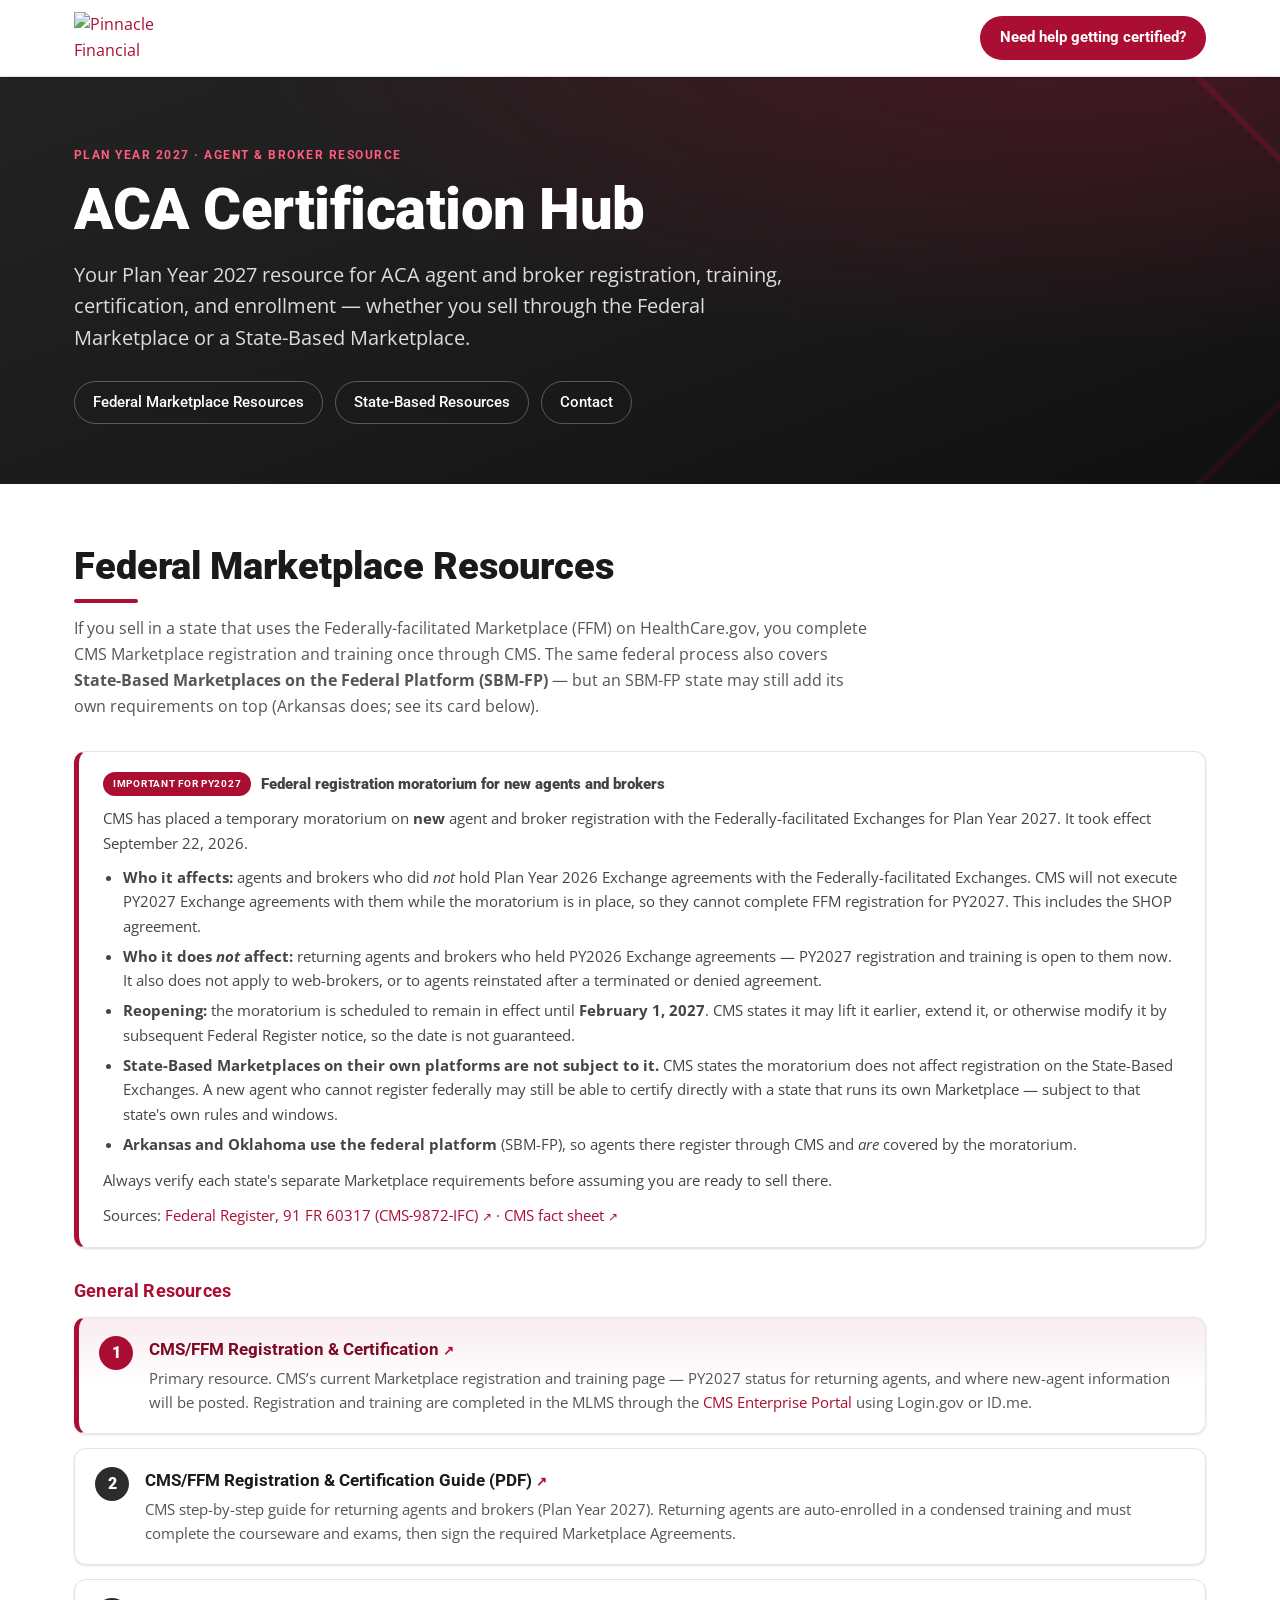
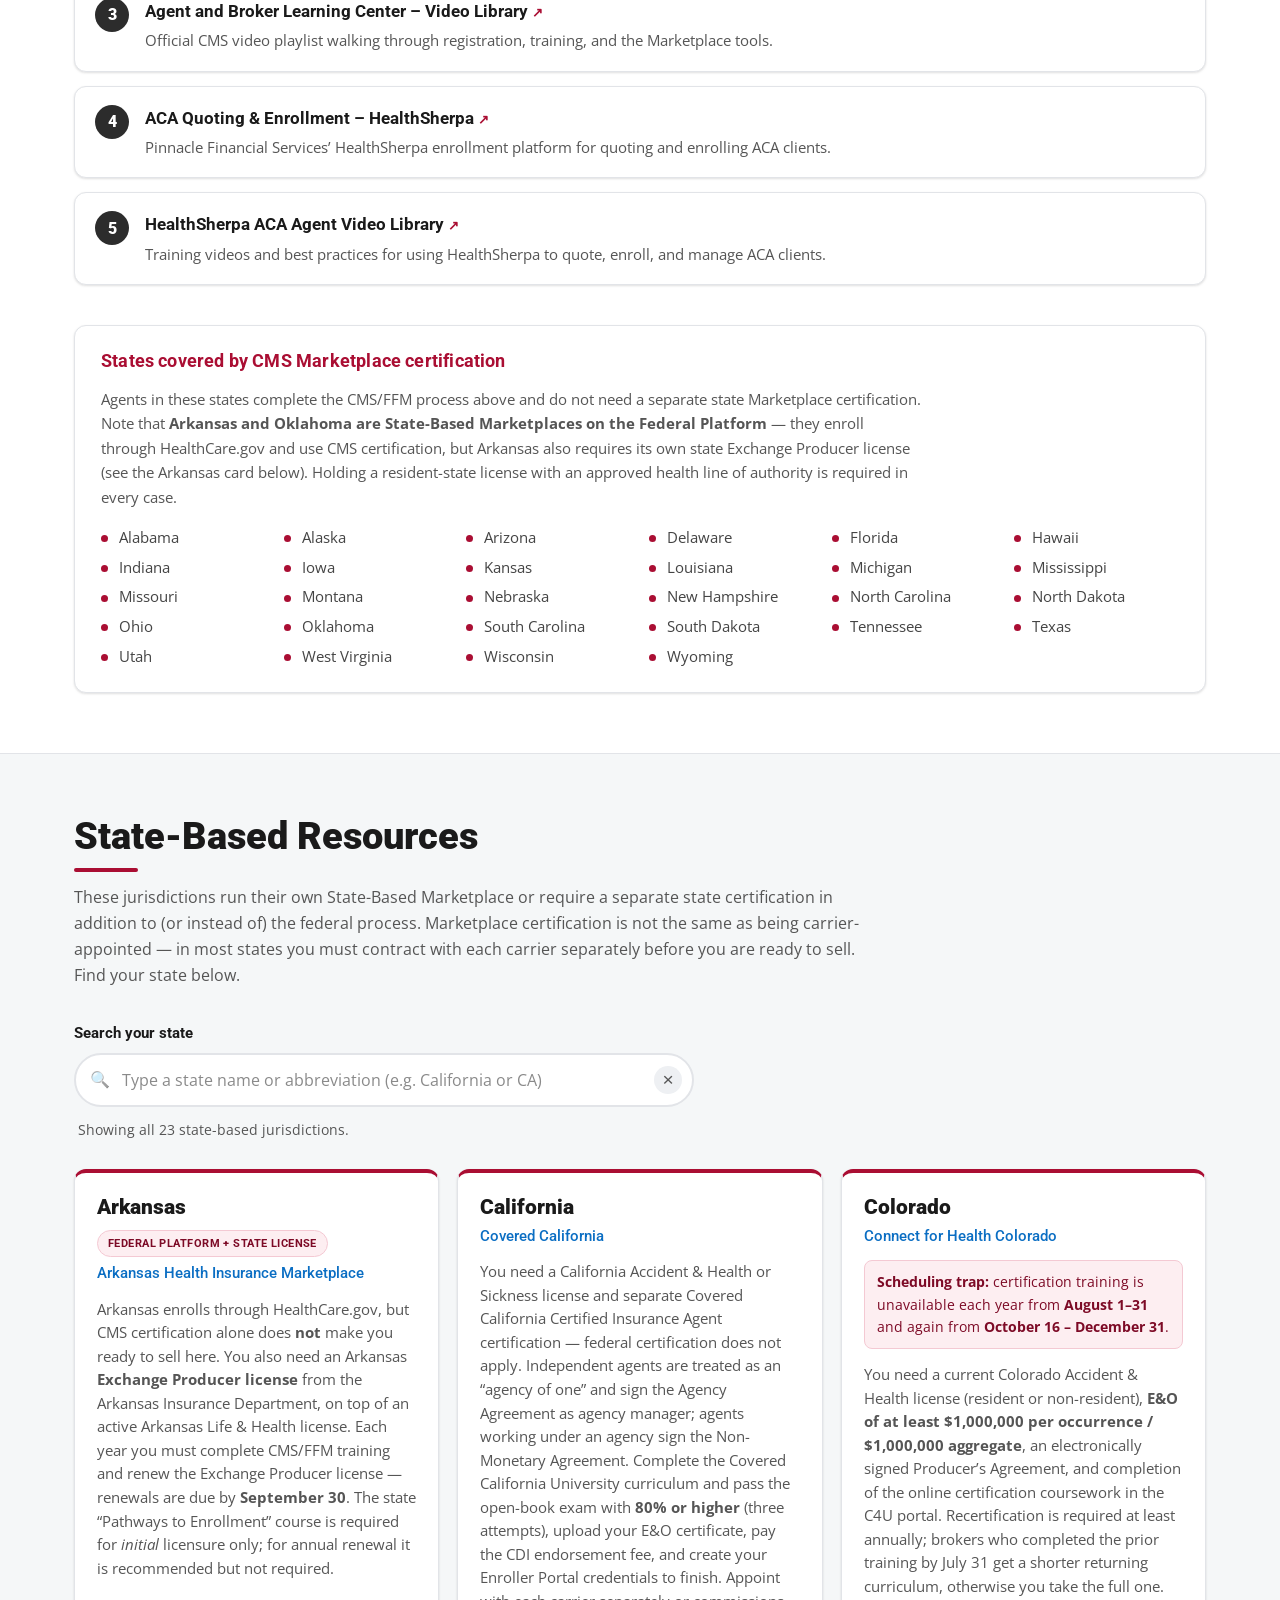
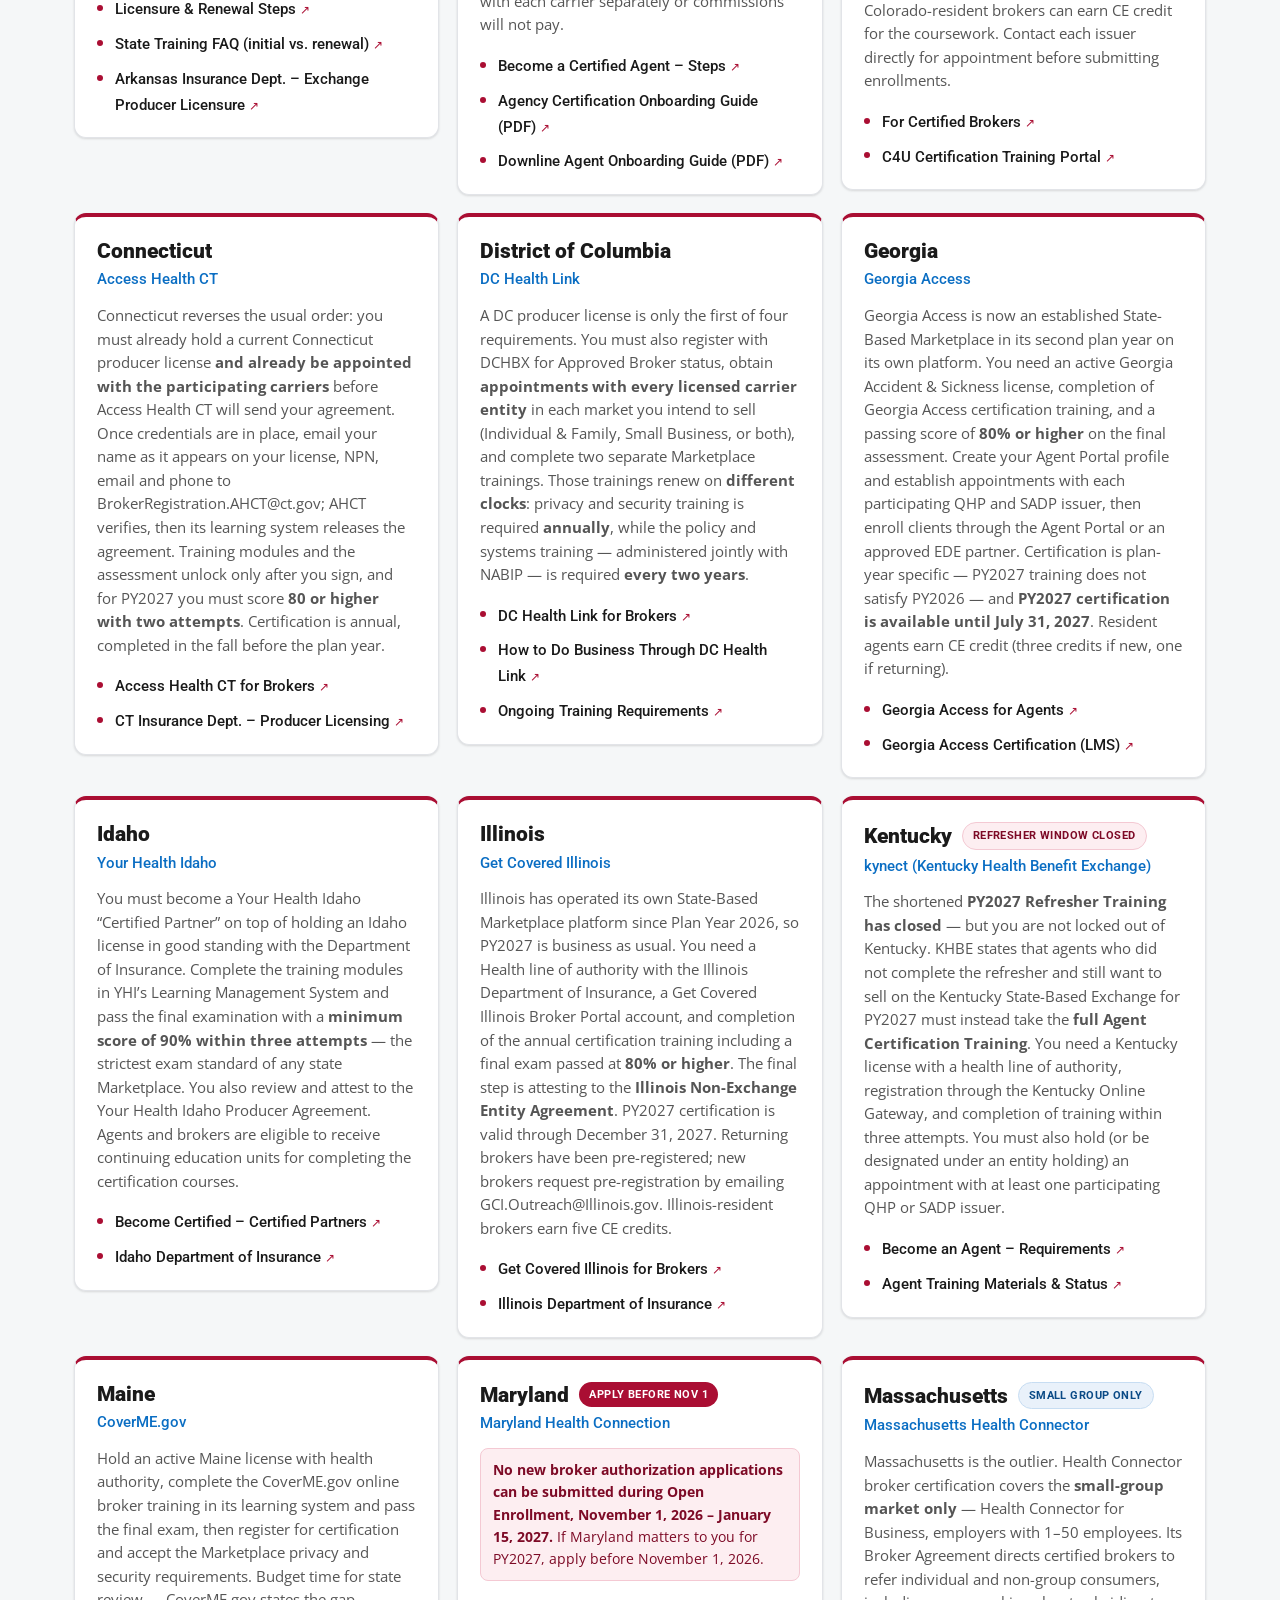
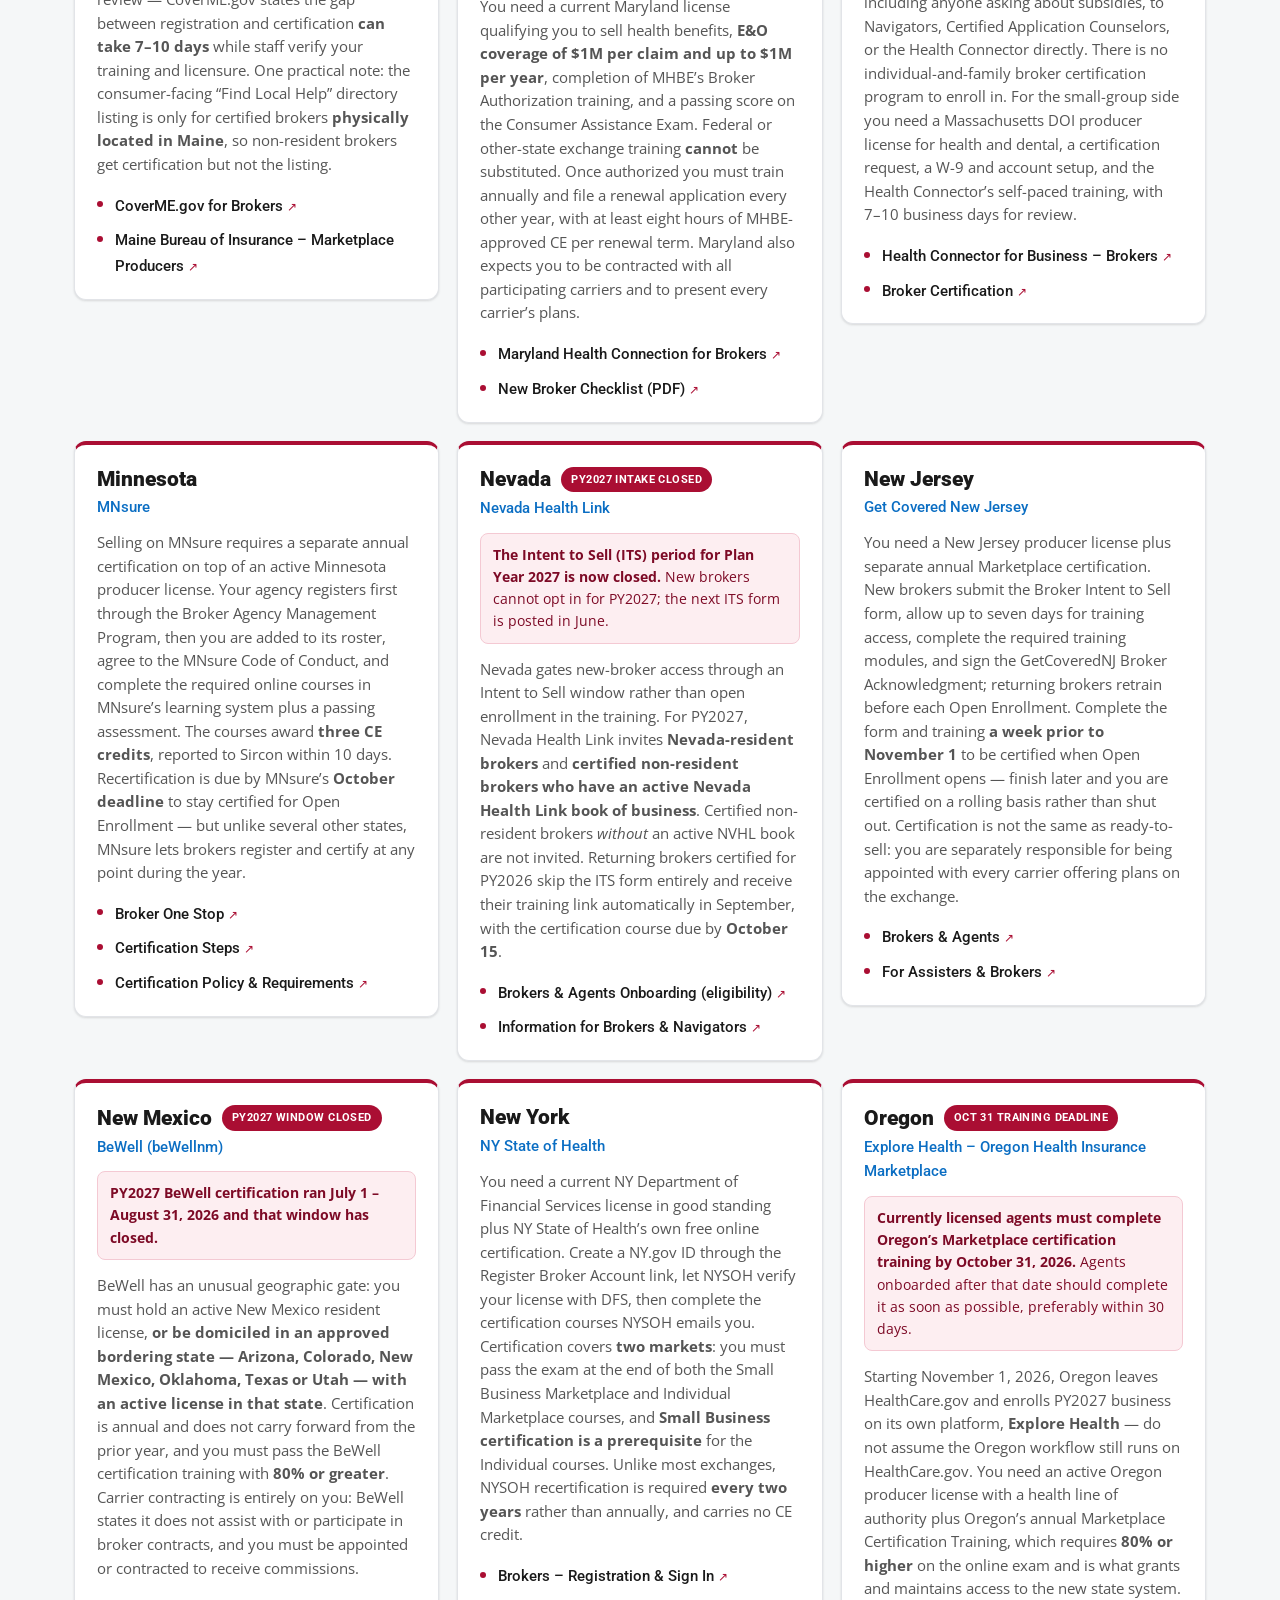
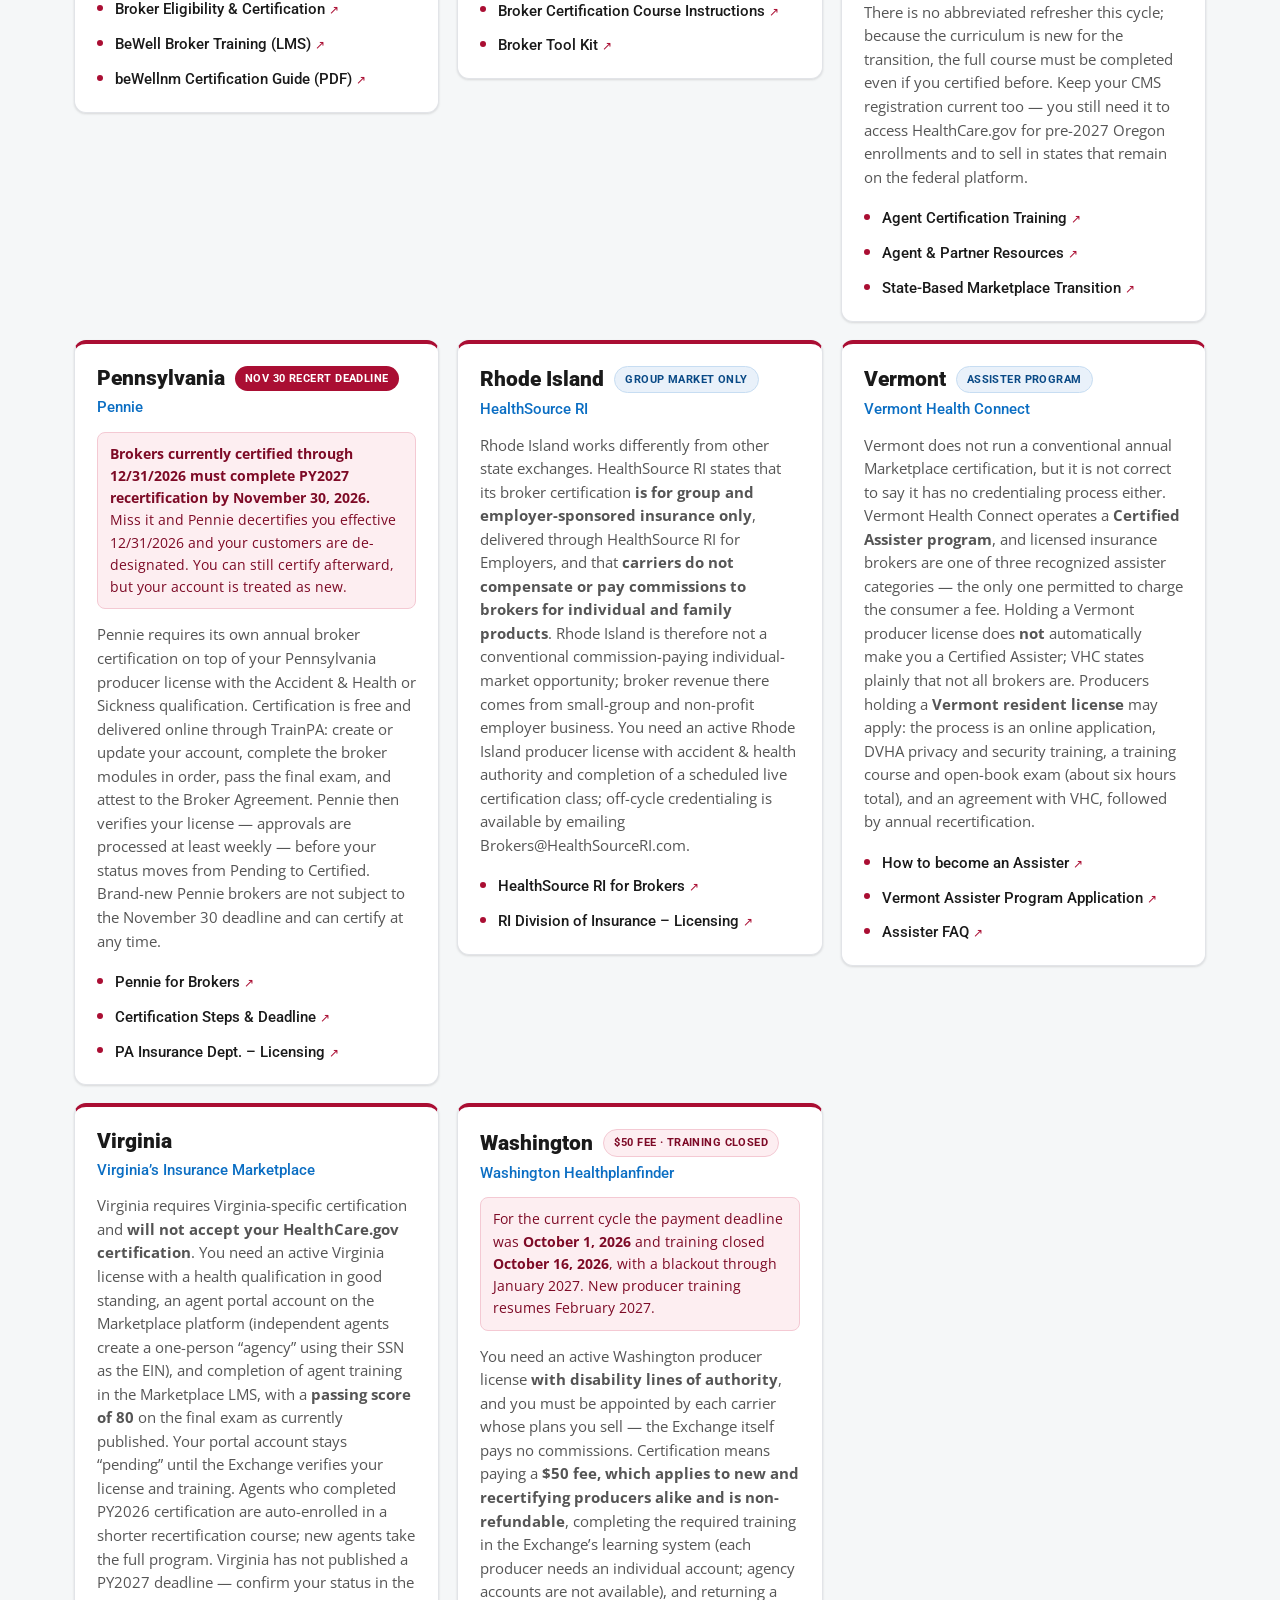
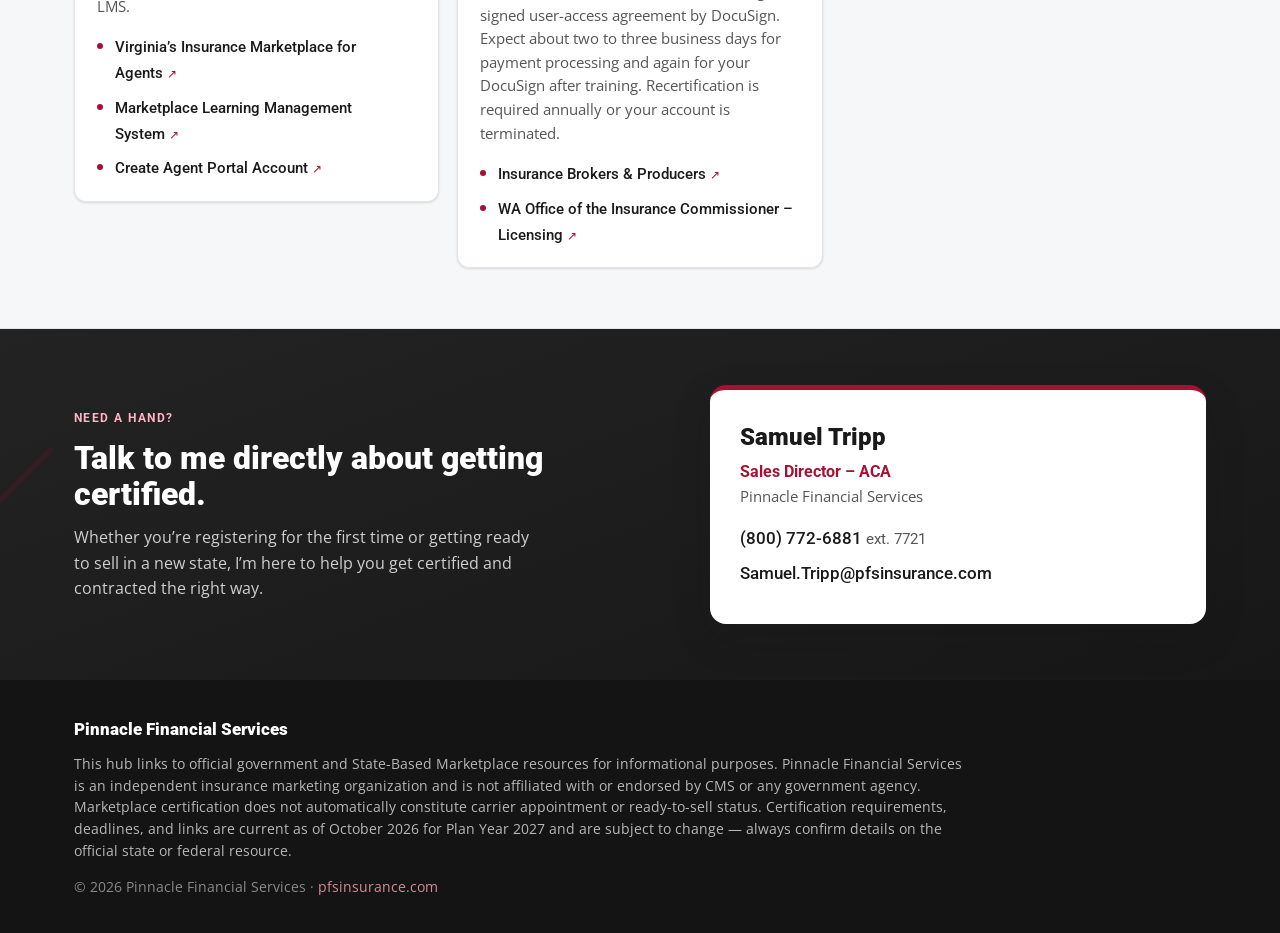
==== commit babc2b99: "PY2027 audit: verified corrections, moratorium notice, link fixes" ====
--- a/index.html
+++ b/index.html
@@ -3,8 +3,8 @@
 <head>
   <meta charset="UTF-8" />
   <meta name="viewport" content="width=device-width, initial-scale=1.0" />
-  <title>ACA Certification Hub | Pinnacle Financial Services</title>
-  <meta name="description" content="Where and how ACA/Marketplace insurance agents complete Federal (FFM/CMS) and State-Based Marketplace certification. A resource hub from Pinnacle Financial Services." />
+  <title>Plan Year 2027 ACA Agent &amp; Broker Certification Hub | Pinnacle Financial Services</title>
+  <meta name="description" content="Plan Year 2027 ACA certification hub for insurance agents and brokers: CMS Marketplace certification for HealthCare.gov states, plus State-Based Marketplace certification requirements, deadlines and official registration links for every state that requires one." />
   <link rel="icon" href="favicon.svg" type="image/svg+xml" />
   <link rel="preconnect" href="https://fonts.googleapis.com" />
   <link rel="preconnect" href="https://fonts.gstatic.com" crossorigin />
@@ -19,7 +19,7 @@
     <div class="wrap header-inner">
       <a class="brand" href="https://pfsinsurance.com" target="_blank" rel="noopener noreferrer">
         <!-- Loads the official Pinnacle logo from the company CDN. To make the repo fully self-contained,
-             save that image to assets/pinnacle-logo.png and change the src below to "assets/pinnacle-logo.png". -->
+             save that image to pinnacle-logo.png in the repo root (the onerror fallback already points there). -->
         <img src="https://pfsinsurance.com/wp-content/uploads/2024/11/Pinnacle_Logo-RGB.png"
              onerror="this.onerror=null;this.src='pinnacle-logo.png';"
              alt="Pinnacle Financial Services logo" class="brand-logo" width="220" height="110" />
@@ -33,7 +33,7 @@
     <div class="wrap">
       <p class="eyebrow">Plan Year 2027 &middot; Agent &amp; Broker Resource</p>
       <h1 id="hero-title">ACA Certification Hub</h1>
-      <p class="hero-lead">Your resource for ACA agent and broker registration, training, certification, and enrollment &mdash; whether you sell through the Federal Marketplace or a State-Based Marketplace.</p>
+      <p class="hero-lead">Your Plan Year 2027 resource for ACA agent and broker registration, training, certification, and enrollment &mdash; whether you sell through the Federal Marketplace or a State-Based Marketplace.</p>
       <nav class="hero-jump" aria-label="Section shortcuts">
         <a href="#federal">Federal Marketplace Resources</a>
         <a href="#state">State-Based Resources</a>
@@ -48,7 +48,25 @@
       <div class="wrap">
         <div class="section-head">
           <h2 id="federal-title">Federal Marketplace Resources</h2>
-          <p class="section-sub">If you sell in a state that uses the Federally-facilitated Marketplace (FFM) on HealthCare.gov, you certify once through CMS. This single certification also covers <strong>State-Based Marketplaces on the Federal Platform (SBM-FPs)</strong>.</p>
+          <p class="section-sub">If you sell in a state that uses the Federally-facilitated Marketplace (FFM) on HealthCare.gov, you complete CMS Marketplace registration and training once through CMS. The same federal process also covers <strong>State-Based Marketplaces on the Federal Platform (SBM-FP)</strong> &mdash; but an SBM-FP state may still add its own requirements on top (Arkansas does; see its card below).</p>
+        </div>
+
+        <!-- PY2027 federal registration moratorium -->
+        <div class="notice" role="note" aria-labelledby="pause-title">
+          <p class="notice-title" id="pause-title">
+            <span class="notice-tag">Important for PY2027</span>
+            Federal registration moratorium for new agents and brokers
+          </p>
+          <p>CMS has placed a temporary moratorium on <strong>new</strong> agent and broker registration with the Federally-facilitated Exchanges for Plan Year 2027. It took effect September 22, 2026.</p>
+          <ul>
+            <li><strong>Who it affects:</strong> agents and brokers who did <em>not</em> hold Plan Year 2026 Exchange agreements with the Federally-facilitated Exchanges. CMS will not execute PY2027 Exchange agreements with them while the moratorium is in place, so they cannot complete FFM registration for PY2027. This includes the SHOP agreement.</li>
+            <li><strong>Who it does <em>not</em> affect:</strong> returning agents and brokers who held PY2026 Exchange agreements &mdash; PY2027 registration and training is open to them now. It also does not apply to web-brokers, or to agents reinstated after a terminated or denied agreement.</li>
+            <li><strong>Reopening:</strong> the moratorium is scheduled to remain in effect until <strong>February 1, 2027</strong>. CMS states it may lift it earlier, extend it, or otherwise modify it by subsequent Federal Register notice, so the date is not guaranteed.</li>
+            <li><strong>State-Based Marketplaces on their own platforms are not subject to it.</strong> CMS states the moratorium does not affect registration on the State-Based Exchanges. A new agent who cannot register federally may still be able to certify directly with a state that runs its own Marketplace &mdash; subject to that state's own rules and windows.</li>
+            <li><strong>Arkansas and Oklahoma use the federal platform</strong> (SBM-FP), so agents there register through CMS and <em>are</em> covered by the moratorium.</li>
+          </ul>
+          <p>Always verify each state's separate Marketplace requirements before assuming you are ready to sell there.</p>
+          <p class="notice-src">Sources: <a href="https://www.federalregister.gov/documents/2026/09/23/2026-19493/patient-protection-and-affordable-care-act-temporary-moratoria-on-certain-agent-and-broker" target="_blank" rel="noopener noreferrer">Federal Register, 91 FR 60317 (CMS&#8209;9872&#8209;IFC)<span class="ext" aria-hidden="true">&#8599;</span></a> &middot; <a href="https://www.cms.gov/newsroom/fact-sheets/federal-marketplace-ffe-sbe-fp-anti-fraud-actions" target="_blank" rel="noopener noreferrer">CMS fact sheet<span class="ext" aria-hidden="true">&#8599;</span></a></p>
         </div>
 
         <h3 class="group-title">General Resources</h3>
@@ -56,15 +74,15 @@
           <li class="resource-card resource-card--primary">
             <span class="rc-num" aria-hidden="true">1</span>
             <div class="rc-body">
-              <a class="rc-link" href="https://portal.cms.gov/portal/" target="_blank" rel="noopener noreferrer">CMS/FFM Registration &amp; Certification<span class="ext" aria-hidden="true">&#8599;</span></a>
-              <p class="rc-note">Primary resource. Create or sign in to the CMS Enterprise Portal (via Login.gov or ID.me) to complete Marketplace registration and training.</p>
+              <a class="rc-link" href="https://www.cms.gov/marketplace/agents-brokers/registration-training" target="_blank" rel="noopener noreferrer">CMS/FFM Registration &amp; Certification<span class="ext" aria-hidden="true">&#8599;</span></a>
+              <p class="rc-note">Primary resource. CMS&rsquo;s current Marketplace registration and training page &mdash; PY2027 status for returning agents, and where new-agent information will be posted. Registration and training are completed in the MLMS through the <a href="https://portal.cms.gov/portal/" target="_blank" rel="noopener noreferrer">CMS Enterprise Portal</a> using Login.gov or ID.me.</p>
             </div>
           </li>
           <li class="resource-card">
             <span class="rc-num" aria-hidden="true">2</span>
             <div class="rc-body">
               <a class="rc-link" href="CMS-FFM-Registration-Guide-PY2027.pdf" target="_blank" rel="noopener noreferrer">CMS/FFM Registration &amp; Certification Guide (PDF)<span class="ext" aria-hidden="true">&#8599;</span></a>
-              <p class="rc-note">CMS step-by-step guide for returning agents and brokers (Plan Year 2027).</p>
+              <p class="rc-note">CMS step-by-step guide for returning agents and brokers (Plan Year 2027). Returning agents are auto-enrolled in a condensed training and must complete the courseware and exams, then sign the required Marketplace Agreements.</p>
             </div>
           </li>
           <li class="resource-card">
@@ -92,8 +110,8 @@
 
         <!-- FFM-covered states note -->
         <div class="ffm-note">
-          <h3 class="group-title">States covered by CMS/FFM certification</h3>
-          <p class="ffm-note-lead">Agents in these states (plus Washington, D.C. exceptions noted in the state section) certify entirely through the CMS/FFM process above &mdash; no separate state Marketplace certification is required.</p>
+          <h3 class="group-title">States covered by CMS Marketplace certification</h3>
+          <p class="ffm-note-lead">Agents in these states complete the CMS/FFM process above and do not need a separate state Marketplace certification. Note that <strong>Arkansas and Oklahoma are State-Based Marketplaces on the Federal Platform</strong> &mdash; they enroll through HealthCare.gov and use CMS certification, but Arkansas also requires its own state Exchange Producer license (see the Arkansas card below). Holding a resident-state license with an approved health line of authority is required in every case.</p>
           <ul class="ffm-states" aria-label="States covered by the Federal Marketplace certification">
             <li>Alabama</li><li>Alaska</li><li>Arizona</li><li>Delaware</li><li>Florida</li><li>Hawaii</li><li>Indiana</li><li>Iowa</li><li>Kansas</li><li>Louisiana</li><li>Michigan</li><li>Mississippi</li><li>Missouri</li><li>Montana</li><li>Nebraska</li><li>New Hampshire</li><li>North Carolina</li><li>North Dakota</li><li>Ohio</li><li>Oklahoma</li><li>South Carolina</li><li>South Dakota</li><li>Tennessee</li><li>Texas</li><li>Utah</li><li>West Virginia</li><li>Wisconsin</li><li>Wyoming</li>
           </ul>
@@ -106,7 +124,7 @@
       <div class="wrap">
         <div class="section-head">
           <h2 id="state-title">State-Based Resources</h2>
-          <p class="section-sub">These jurisdictions run their own State-Based Marketplace or require a separate state certification in addition to (or instead of) the federal process. Find your state below.</p>
+          <p class="section-sub">These jurisdictions run their own State-Based Marketplace or require a separate state certification in addition to (or instead of) the federal process. Marketplace certification is not the same as being carrier-appointed &mdash; in most states you must contract with each carrier separately before you are ready to sell. Find your state below.</p>
         </div>
 
         <div class="search-bar">
@@ -128,13 +146,14 @@
           <article class="state-card" data-name="Arkansas" data-abbr="AR">
             <header class="state-card-head">
               <h3>Arkansas</h3>
-              <span class="badge badge--warn">Federal platform + state cert</span>
+              <span class="badge badge--warn">Federal platform + state license</span>
             </header>
             <p class="state-market">Arkansas Health Insurance Marketplace</p>
-            <p class="state-instr">Arkansas enrolls through HealthCare.gov, but also requires a separate state <strong>Exchange Producer</strong> certification. Complete the federal CMS training <em>and</em> the Arkansas state training each year, then apply for or renew your Exchange Producer license via NIPR.</p>
-            <ul class="state-links">
-              <li><a href="https://myarinsurance.com/agency-training/" target="_blank" rel="noopener noreferrer">Agent &amp; Agency Training Steps<span class="ext" aria-hidden="true">&#8599;</span></a></li>
-              <li><a href="https://training.myarinsurance.com/" target="_blank" rel="noopener noreferrer">Arkansas State Training Portal<span class="ext" aria-hidden="true">&#8599;</span></a></li>
+            <p class="state-instr">Arkansas enrolls through HealthCare.gov, but CMS certification alone does <strong>not</strong> make you ready to sell here. You also need an Arkansas <strong>Exchange Producer license</strong> from the Arkansas Insurance Department, on top of an active Arkansas Life &amp; Health license. Each year you must complete CMS/FFM training and renew the Exchange Producer license &mdash; renewals are due by <strong>September 30</strong>. The state &ldquo;Pathways to Enrollment&rdquo; course is required for <em>initial</em> licensure only; for annual renewal it is recommended but not required.</p>
+            <ul class="state-links">
+              <li><a href="https://myarinsurance.com/agency-training/" target="_blank" rel="noopener noreferrer">Licensure &amp; Renewal Steps<span class="ext" aria-hidden="true">&#8599;</span></a></li>
+              <li><a href="https://training.myarinsurance.com/faq/" target="_blank" rel="noopener noreferrer">State Training FAQ (initial vs. renewal)<span class="ext" aria-hidden="true">&#8599;</span></a></li>
+              <li><a href="https://insurance.arkansas.gov/industry-regulation/regulatory-health/licensure/" target="_blank" rel="noopener noreferrer">Arkansas Insurance Dept. &ndash; Exchange Producer Licensure<span class="ext" aria-hidden="true">&#8599;</span></a></li>
             </ul>
           </article>
 
@@ -144,10 +163,11 @@
               <h3>California</h3>
             </header>
             <p class="state-market">Covered California</p>
-            <p class="state-instr">Hold an active California accident &amp; health license, complete Covered California&rsquo;s certification training, and sign the required agreement. Once certified you gain access to the agent portal to quote and enroll clients.</p>
+            <p class="state-instr">You need a California Accident &amp; Health or Sickness license and separate Covered California Certified Insurance Agent certification &mdash; federal certification does not apply. Independent agents are treated as an &ldquo;agency of one&rdquo; and sign the Agency Agreement as agency manager; agents working under an agency sign the Non-Monetary Agreement. Complete the Covered California University curriculum and pass the open-book exam with <strong>80% or higher</strong> (three attempts), upload your E&amp;O certificate, pay the CDI endorsement fee, and create your Enroller Portal credentials to finish. Appoint with each carrier separately or commissions will not pay.</p>
             <ul class="state-links">
               <li><a href="https://www.coveredca.com/agents/steps/" target="_blank" rel="noopener noreferrer">Become a Certified Agent &ndash; Steps<span class="ext" aria-hidden="true">&#8599;</span></a></li>
-              <li><a href="https://www.coveredca.com/agents/" target="_blank" rel="noopener noreferrer">Covered California for Agents<span class="ext" aria-hidden="true">&#8599;</span></a></li>
+              <li><a href="https://hbex.coveredca.com/toolkit/downloads/Agency_Certification_Onboarding_Guide.pdf" target="_blank" rel="noopener noreferrer">Agency Certification Onboarding Guide (PDF)<span class="ext" aria-hidden="true">&#8599;</span></a></li>
+              <li><a href="https://hbex.coveredca.com/toolkit/downloads/Downline_Agent_Onboarding_Guide.pdf" target="_blank" rel="noopener noreferrer">Downline Agent Onboarding Guide (PDF)<span class="ext" aria-hidden="true">&#8599;</span></a></li>
             </ul>
           </article>
 
@@ -157,9 +177,11 @@
               <h3>Colorado</h3>
             </header>
             <p class="state-market">Connect for Health Colorado</p>
-            <p class="state-instr">Maintain a current Colorado accident &amp; health license and E&amp;O coverage, complete the annual certification training, and electronically sign the Producer&rsquo;s Agreement. Then request your broker portal account.</p>
+            <p class="state-alert"><strong>Scheduling trap:</strong> certification training is unavailable each year from <strong>August 1&ndash;31</strong> and again from <strong>October 16 &ndash; December 31</strong>.</p>
+            <p class="state-instr">You need a current Colorado Accident &amp; Health license (resident or non-resident), <strong>E&amp;O of at least $1,000,000 per occurrence / $1,000,000 aggregate</strong>, an electronically signed Producer&rsquo;s Agreement, and completion of the online certification coursework in the C4U portal. Recertification is required at least annually; brokers who completed the prior training by July 31 get a shorter returning curriculum, otherwise you take the full one. Colorado-resident brokers can earn CE credit for the coursework. Contact each issuer directly for appointment before submitting enrollments.</p>
             <ul class="state-links">
               <li><a href="https://connectforhealthco.com/for-certified-brokers/" target="_blank" rel="noopener noreferrer">For Certified Brokers<span class="ext" aria-hidden="true">&#8599;</span></a></li>
+              <li><a href="https://c4hco.csod.com/login/render.aspx?id=defaultclp" target="_blank" rel="noopener noreferrer">C4U Certification Training Portal<span class="ext" aria-hidden="true">&#8599;</span></a></li>
             </ul>
           </article>
 
@@ -169,9 +191,10 @@
               <h3>Connecticut</h3>
             </header>
             <p class="state-market">Access Health CT</p>
-            <p class="state-instr">Hold an active Connecticut health producer license, register with Access Health CT, and complete the required annual broker training in their learning system. Certified brokers can then enroll consumers on the AHCT platform.</p>
-            <ul class="state-links">
-              <li><a href="https://www.accesshealthct.com/brokers/" target="_blank" rel="noopener noreferrer">Brokers &ndash; Certification &amp; Resources<span class="ext" aria-hidden="true">&#8599;</span></a></li>
+            <p class="state-instr">Connecticut reverses the usual order: you must already hold a current Connecticut producer license <strong>and already be appointed with the participating carriers</strong> before Access Health CT will send your agreement. Once credentials are in place, email your name as it appears on your license, NPN, email and phone to BrokerRegistration.AHCT@ct.gov; AHCT verifies, then its learning system releases the agreement. Training modules and the assessment unlock only after you sign, and for PY2027 you must score <strong>80 or higher with two attempts</strong>. Certification is annual, completed in the fall before the plan year.</p>
+            <ul class="state-links">
+              <li><a href="https://www.accesshealthct.com/brokers/" target="_blank" rel="noopener noreferrer">Access Health CT for Brokers<span class="ext" aria-hidden="true">&#8599;</span></a></li>
+              <li><a href="https://portal.ct.gov/cid/licensing/producer-individual" target="_blank" rel="noopener noreferrer">CT Insurance Dept. &ndash; Producer Licensing<span class="ext" aria-hidden="true">&#8599;</span></a></li>
             </ul>
           </article>
 
@@ -181,10 +204,11 @@
               <h3>District of Columbia</h3>
             </header>
             <p class="state-market">DC Health Link</p>
-            <p class="state-instr">Hold a DC producer license and obtain carrier appointments, complete the DC Health Link broker training, then submit your business information to register. Once approved you can manage quotes and enrollments in the broker portal.</p>
+            <p class="state-instr">A DC producer license is only the first of four requirements. You must also register with DCHBX for Approved Broker status, obtain <strong>appointments with every licensed carrier entity</strong> in each market you intend to sell (Individual &amp; Family, Small Business, or both), and complete two separate Marketplace trainings. Those trainings renew on <strong>different clocks</strong>: privacy and security training is required <strong>annually</strong>, while the policy and systems training &mdash; administered jointly with NABIP &mdash; is required <strong>every two years</strong>.</p>
             <ul class="state-links">
               <li><a href="https://www.dchealthlink.com/brokers" target="_blank" rel="noopener noreferrer">DC Health Link for Brokers<span class="ext" aria-hidden="true">&#8599;</span></a></li>
-              <li><a href="https://hbx.dc.gov/page/brokers-how-get-appointed-and-registered-sell-dc" target="_blank" rel="noopener noreferrer">How to Get Appointed &amp; Registered<span class="ext" aria-hidden="true">&#8599;</span></a></li>
+              <li><a href="https://www.dchealthlink.com/faqs/how-can-broker-do-business-through-dc-health-link" target="_blank" rel="noopener noreferrer">How to Do Business Through DC Health Link<span class="ext" aria-hidden="true">&#8599;</span></a></li>
+              <li><a href="https://www.dchealthlink.com/faqs/am-i-required-complete-additional-training-maintain-my-dc-health-link-registered-status" target="_blank" rel="noopener noreferrer">Ongoing Training Requirements<span class="ext" aria-hidden="true">&#8599;</span></a></li>
             </ul>
           </article>
 
@@ -192,13 +216,12 @@
           <article class="state-card" data-name="Georgia" data-abbr="GA">
             <header class="state-card-head">
               <h3>Georgia</h3>
-              <span class="badge badge--new">New state marketplace</span>
             </header>
             <p class="state-market">Georgia Access</p>
-            <p class="state-instr">Georgia moved off HealthCare.gov to its own marketplace, Georgia Access. Hold a Georgia accident &amp; sickness license, complete the Georgia Access certification training and pass with 80%, create your Agent Portal profile, and appoint with participating issuers.</p>
+            <p class="state-instr">Georgia Access is now an established State-Based Marketplace in its second plan year on its own platform. You need an active Georgia Accident &amp; Sickness license, completion of Georgia Access certification training, and a passing score of <strong>80% or higher</strong> on the final assessment. Create your Agent Portal profile and establish appointments with each participating QHP and SADP issuer, then enroll clients through the Agent Portal or an approved EDE partner. Certification is plan-year specific &mdash; PY2027 training does not satisfy PY2026 &mdash; and <strong>PY2027 certification is available until July 31, 2027</strong>. Resident agents earn CE credit (three credits if new, one if returning).</p>
             <ul class="state-links">
               <li><a href="https://georgiaaccess.gov/agents/" target="_blank" rel="noopener noreferrer">Georgia Access for Agents<span class="ext" aria-hidden="true">&#8599;</span></a></li>
-              <li><a href="https://help.georgiaaccess.gov/hc/en-us/articles/16718014751764-How-to-become-a-Georgia-Access-Certified-Agent" target="_blank" rel="noopener noreferrer">How to Become a Certified Agent<span class="ext" aria-hidden="true">&#8599;</span></a></li>
+              <li><a href="https://certification.georgiaaccess.gov/" target="_blank" rel="noopener noreferrer">Georgia Access Certification (LMS)<span class="ext" aria-hidden="true">&#8599;</span></a></li>
             </ul>
           </article>
 
@@ -208,9 +231,10 @@
               <h3>Idaho</h3>
             </header>
             <p class="state-market">Your Health Idaho</p>
-            <p class="state-instr">Be licensed and in good standing with the Idaho Department of Insurance, complete the training modules in Your Health Idaho&rsquo;s learning system and pass the exam (90% minimum), then review and attest to the Producer Agreement.</p>
-            <ul class="state-links">
-              <li><a href="https://yourhealthidaho.org/certified-partners/" target="_blank" rel="noopener noreferrer">Become Certified &ndash; Certified Partners<span class="ext" aria-hidden="true">&#8599;</span></a></li>
+            <p class="state-instr">You must become a Your Health Idaho &ldquo;Certified Partner&rdquo; on top of holding an Idaho license in good standing with the Department of Insurance. Complete the training modules in YHI&rsquo;s Learning Management System and pass the final examination with a <strong>minimum score of 90% within three attempts</strong> &mdash; the strictest exam standard of any state Marketplace. You also review and attest to the Your Health Idaho Producer Agreement. Agents and brokers are eligible to receive continuing education units for completing the certification courses.</p>
+            <ul class="state-links">
+              <li><a href="https://www.yourhealthidaho.org/certified-partners/" target="_blank" rel="noopener noreferrer">Become Certified &ndash; Certified Partners<span class="ext" aria-hidden="true">&#8599;</span></a></li>
+              <li><a href="https://doi.idaho.gov/" target="_blank" rel="noopener noreferrer">Idaho Department of Insurance<span class="ext" aria-hidden="true">&#8599;</span></a></li>
             </ul>
           </article>
 
@@ -218,13 +242,12 @@
           <article class="state-card" data-name="Illinois" data-abbr="IL">
             <header class="state-card-head">
               <h3>Illinois</h3>
-              <span class="badge badge--new">New state marketplace</span>
             </header>
             <p class="state-market">Get Covered Illinois</p>
-            <p class="state-instr">Illinois launched its own State-Based Marketplace. Hold a Health line of authority with the Illinois Department of Insurance, complete the Get Covered Illinois training and score at least 80%, sign the User&rsquo;s Agreement, then set up your Broker Portal account. Plan Year 2027 training is now available.</p>
+            <p class="state-instr">Illinois has operated its own State-Based Marketplace platform since Plan Year 2026, so PY2027 is business as usual. You need a Health line of authority with the Illinois Department of Insurance, a Get Covered Illinois Broker Portal account, and completion of the annual certification training including a final exam passed at <strong>80% or higher</strong>. The final step is attesting to the <strong>Illinois Non-Exchange Entity Agreement</strong>. PY2027 certification is valid through December 31, 2027. Returning brokers have been pre-registered; new brokers request pre-registration by emailing GCI.Outreach@Illinois.gov. Illinois-resident brokers earn five CE credits.</p>
             <ul class="state-links">
               <li><a href="https://getcovered.illinois.gov/for-brokers.html" target="_blank" rel="noopener noreferrer">Get Covered Illinois for Brokers<span class="ext" aria-hidden="true">&#8599;</span></a></li>
-              <li><a href="https://getcovered.illinois.gov/resources/broker-certification.html" target="_blank" rel="noopener noreferrer">Broker Certification Requirements<span class="ext" aria-hidden="true">&#8599;</span></a></li>
+              <li><a href="https://idoi.illinois.gov/" target="_blank" rel="noopener noreferrer">Illinois Department of Insurance<span class="ext" aria-hidden="true">&#8599;</span></a></li>
             </ul>
           </article>
 
@@ -232,11 +255,13 @@
           <article class="state-card" data-name="Kentucky" data-abbr="KY">
             <header class="state-card-head">
               <h3>Kentucky</h3>
+              <span class="badge badge--warn">Refresher window closed</span>
             </header>
             <p class="state-market">kynect (Kentucky Health Benefit Exchange)</p>
-            <p class="state-instr">Hold an active Kentucky health insurance license, complete the kynect agent certification training and assessment, then activate your account in the kynect Agent Portal. Training materials and toolkits are on the state&rsquo;s Agent &amp; kynector resource page.</p>
-            <ul class="state-links">
-              <li><a href="https://khbe.ky.gov/Agents-kynectors/Pages/Agent-kynector-Portal.aspx" target="_blank" rel="noopener noreferrer">Agent &amp; kynector Resources<span class="ext" aria-hidden="true">&#8599;</span></a></li>
+            <p class="state-instr">The shortened <strong>PY2027 Refresher Training has closed</strong> &mdash; but you are not locked out of Kentucky. KHBE states that agents who did not complete the refresher and still want to sell on the Kentucky State-Based Exchange for PY2027 must instead take the <strong>full Agent Certification Training</strong>. You need a Kentucky license with a health line of authority, registration through the Kentucky Online Gateway, and completion of training within three attempts. You must also hold (or be designated under an entity holding) an appointment with at least one participating QHP or SADP issuer.</p>
+            <ul class="state-links">
+              <li><a href="https://khbe.ky.gov/Agents-kynectors/Pages/Become-an-Agent-kynector.aspx" target="_blank" rel="noopener noreferrer">Become an Agent &ndash; Requirements<span class="ext" aria-hidden="true">&#8599;</span></a></li>
+              <li><a href="https://khbe.ky.gov/Agents-kynectors/Pages/Agent-Training-Materials.aspx" target="_blank" rel="noopener noreferrer">Agent Training Materials &amp; Status<span class="ext" aria-hidden="true">&#8599;</span></a></li>
             </ul>
           </article>
 
@@ -246,9 +271,10 @@
               <h3>Maine</h3>
             </header>
             <p class="state-market">CoverME.gov</p>
-            <p class="state-instr">Hold an active health line of authority with the Maine Bureau of Insurance, complete the online broker training in the CoverME.gov learning system and pass the exam, then register through the portal. The state reviews registrations (about 7&ndash;10 days) before you can sell Marketplace plans.</p>
+            <p class="state-instr">Hold an active Maine license with health authority, complete the CoverME.gov online broker training in its learning system and pass the final exam, then register for certification and accept the Marketplace privacy and security requirements. Budget time for state review &mdash; CoverME.gov states the gap between registration and certification <strong>can take 7&ndash;10 days</strong> while staff verify your training and licensure. One practical note: the consumer-facing &ldquo;Find Local Help&rdquo; directory listing is only for certified brokers <strong>physically located in Maine</strong>, so non-resident brokers get certification but not the listing.</p>
             <ul class="state-links">
               <li><a href="https://www.coverme.gov/for-brokers-and-assisters/brokers" target="_blank" rel="noopener noreferrer">CoverME.gov for Brokers<span class="ext" aria-hidden="true">&#8599;</span></a></li>
+              <li><a href="https://www.maine.gov/pfr/insurance/node/148" target="_blank" rel="noopener noreferrer">Maine Bureau of Insurance &ndash; Marketplace Producers<span class="ext" aria-hidden="true">&#8599;</span></a></li>
             </ul>
           </article>
 
@@ -256,11 +282,14 @@
           <article class="state-card" data-name="Maryland" data-abbr="MD">
             <header class="state-card-head">
               <h3>Maryland</h3>
+              <span class="badge badge--alert">Apply before Nov 1</span>
             </header>
             <p class="state-market">Maryland Health Connection</p>
-            <p class="state-instr">Hold a current Maryland producer license and carry E&amp;O insurance, complete MHBE&rsquo;s broker authorization training, and pass the Consumer Assistance Exam (FFM or other-state training does not substitute). Renew training annually and reapply every two years.</p>
+            <p class="state-alert"><strong>No new broker authorization applications can be submitted during Open Enrollment, November 1, 2026 &ndash; January 15, 2027.</strong> If Maryland matters to you for PY2027, apply before November 1, 2026.</p>
+            <p class="state-instr">You need a current Maryland license qualifying you to sell health benefits, <strong>E&amp;O coverage of $1M per claim and up to $1M per year</strong>, completion of MHBE&rsquo;s Broker Authorization training, and a passing score on the Consumer Assistance Exam. Federal or other-state exchange training <strong>cannot</strong> be substituted. Once authorized you must train annually and file a renewal application every other year, with at least eight hours of MHBE-approved CE per renewal term. Maryland also expects you to be contracted with all participating carriers and to present every carrier&rsquo;s plans.</p>
             <ul class="state-links">
               <li><a href="https://www.marylandhbe.com/brokers/" target="_blank" rel="noopener noreferrer">Maryland Health Connection for Brokers<span class="ext" aria-hidden="true">&#8599;</span></a></li>
+              <li><a href="https://www.marylandhbe.com/wp-content/uploads/2025/08/Maryland-Health-Connection-New-Broker-Checklist-Document.pdf" target="_blank" rel="noopener noreferrer">New Broker Checklist (PDF)<span class="ext" aria-hidden="true">&#8599;</span></a></li>
             </ul>
           </article>
 
@@ -268,10 +297,12 @@
           <article class="state-card" data-name="Massachusetts" data-abbr="MA">
             <header class="state-card-head">
               <h3>Massachusetts</h3>
+              <span class="badge badge--info">Small group only</span>
             </header>
             <p class="state-market">Massachusetts Health Connector</p>
-            <p class="state-instr">Hold an active Massachusetts producer license, register for a broker account through the Health Connector business portal, complete the certification training, and review the broker Terms &amp; Conditions. Once certified you can manage individual and group enrollments.</p>
-            <ul class="state-links">
+            <p class="state-instr">Massachusetts is the outlier. Health Connector broker certification covers the <strong>small-group market only</strong> &mdash; Health Connector for Business, employers with 1&ndash;50 employees. Its Broker Agreement directs certified brokers to refer individual and non-group consumers, including anyone asking about subsidies, to Navigators, Certified Application Counselors, or the Health Connector directly. There is no individual-and-family broker certification program to enroll in. For the small-group side you need a Massachusetts DOI producer license for health and dental, a certification request, a W-9 and account setup, and the Health Connector&rsquo;s self-paced training, with 7&ndash;10 business days for review.</p>
+            <ul class="state-links">
+              <li><a href="https://www.mahealthconnector.org/business/brokers" target="_blank" rel="noopener noreferrer">Health Connector for Business &ndash; Brokers<span class="ext" aria-hidden="true">&#8599;</span></a></li>
               <li><a href="https://www.mahealthconnector.org/business/brokers/certification" target="_blank" rel="noopener noreferrer">Broker Certification<span class="ext" aria-hidden="true">&#8599;</span></a></li>
             </ul>
           </article>
@@ -282,11 +313,11 @@
               <h3>Minnesota</h3>
             </header>
             <p class="state-market">MNsure</p>
-            <p class="state-instr">Hold an active Minnesota accident/health license, register through MNsure&rsquo;s Broker One Stop, complete the annual certification training and assessment, and sign the broker agreement. Recertify each year before open enrollment.</p>
-            <ul class="state-links">
-              <li><a href="https://www.mnsure.org/about-us/assister-program/agents-brokers/index.jsp" target="_blank" rel="noopener noreferrer">Agents &amp; Brokers Overview<span class="ext" aria-hidden="true">&#8599;</span></a></li>
-              <li><a href="https://www.mnsure.org/assister-central/broker-one-stop/cert-recert/index.jsp" target="_blank" rel="noopener noreferrer">Certification &amp; Required Training<span class="ext" aria-hidden="true">&#8599;</span></a></li>
-              <li><a href="https://www.mnsure.org/assister-central/broker-one-stop/registration/index.jsp" target="_blank" rel="noopener noreferrer">Broker Registration<span class="ext" aria-hidden="true">&#8599;</span></a></li>
+            <p class="state-instr">Selling on MNsure requires a separate annual certification on top of an active Minnesota producer license. Your agency registers first through the Broker Agency Management Program, then you are added to its roster, agree to the MNsure Code of Conduct, and complete the required online courses in MNsure&rsquo;s learning system plus a passing assessment. The courses award <strong>three CE credits</strong>, reported to Sircon within 10 days. Recertification is due by MNsure&rsquo;s <strong>October deadline</strong> to stay certified for Open Enrollment &mdash; but unlike several other states, MNsure lets brokers register and certify at any point during the year.</p>
+            <ul class="state-links">
+              <li><a href="https://www.mnsure.org/assister-central/broker-one-stop/" target="_blank" rel="noopener noreferrer">Broker One Stop<span class="ext" aria-hidden="true">&#8599;</span></a></li>
+              <li><a href="https://www.mnsure.org/assister-central/broker-one-stop/cert-recert/certification/index.jsp" target="_blank" rel="noopener noreferrer">Certification Steps<span class="ext" aria-hidden="true">&#8599;</span></a></li>
+              <li><a href="https://www.mnsure.org/assister-central/broker-one-stop/policy-procedures/broker-certification.jsp" target="_blank" rel="noopener noreferrer">Certification Policy &amp; Requirements<span class="ext" aria-hidden="true">&#8599;</span></a></li>
             </ul>
           </article>
 
@@ -294,12 +325,14 @@
           <article class="state-card" data-name="Nevada" data-abbr="NV">
             <header class="state-card-head">
               <h3>Nevada</h3>
+              <span class="badge badge--alert">PY2027 intake closed</span>
             </header>
             <p class="state-market">Nevada Health Link</p>
-            <p class="state-instr">Obtain a Nevada health insurance license, then complete the onboarding steps on Nevada Health Link&rsquo;s Brokers &amp; Agents page &mdash; create a producer account and complete the state certification training. Recertify annually.</p>
-            <ul class="state-links">
-              <li><a href="https://nevadahealthlink.com/brokers-agents-onboarding/" target="_blank" rel="noopener noreferrer">Brokers &amp; Agents Onboarding<span class="ext" aria-hidden="true">&#8599;</span></a></li>
-              <li><a href="https://help.nevadahealthlink.com/hc/en-us/sections/360004638231-For-Agents-and-Brokers" target="_blank" rel="noopener noreferrer">For Agents &amp; Brokers (Help Center)<span class="ext" aria-hidden="true">&#8599;</span></a></li>
+            <p class="state-alert"><strong>The Intent to Sell (ITS) period for Plan Year 2027 is now closed.</strong> New brokers cannot opt in for PY2027; the next ITS form is posted in June.</p>
+            <p class="state-instr">Nevada gates new-broker access through an Intent to Sell window rather than open enrollment in the training. For PY2027, Nevada Health Link invites <strong>Nevada-resident brokers</strong> and <strong>certified non-resident brokers who have an active Nevada Health Link book of business</strong>. Certified non-resident brokers <em>without</em> an active NVHL book are not invited. Returning brokers certified for PY2026 skip the ITS form entirely and receive their training link automatically in September, with the certification course due by <strong>October 15</strong>.</p>
+            <ul class="state-links">
+              <li><a href="https://nevadahealthlink.com/brokers-agents-onboarding/" target="_blank" rel="noopener noreferrer">Brokers &amp; Agents Onboarding (eligibility)<span class="ext" aria-hidden="true">&#8599;</span></a></li>
+              <li><a href="https://nevadahealthlink.com/information-for-brokers-and-navigators/" target="_blank" rel="noopener noreferrer">Information for Brokers &amp; Navigators<span class="ext" aria-hidden="true">&#8599;</span></a></li>
             </ul>
           </article>
 
@@ -309,9 +342,10 @@
               <h3>New Jersey</h3>
             </header>
             <p class="state-market">Get Covered New Jersey</p>
-            <p class="state-instr">Be a licensed New Jersey producer, submit the Get Covered NJ &ldquo;Broker Intent to Sell&rdquo; form, complete the required training modules, sign the Broker Acknowledgment, and get appointed with each carrier. Complete requirements about a week before open enrollment begins.</p>
+            <p class="state-instr">You need a New Jersey producer license plus separate annual Marketplace certification. New brokers submit the Broker Intent to Sell form, allow up to seven days for training access, complete the required training modules, and sign the GetCoveredNJ Broker Acknowledgment; returning brokers retrain before each Open Enrollment. Complete the form and training <strong>a week prior to November 1</strong> to be certified when Open Enrollment opens &mdash; finish later and you are certified on a rolling basis rather than shut out. Certification is not the same as ready-to-sell: you are separately responsible for being appointed with every carrier offering plans on the exchange.</p>
             <ul class="state-links">
               <li><a href="https://www.nj.gov/getcoverednj/home/assisters_ba.shtml" target="_blank" rel="noopener noreferrer">Brokers &amp; Agents<span class="ext" aria-hidden="true">&#8599;</span></a></li>
+              <li><a href="https://www.nj.gov/getcoverednj/home/assisters.shtml" target="_blank" rel="noopener noreferrer">For Assisters &amp; Brokers<span class="ext" aria-hidden="true">&#8599;</span></a></li>
             </ul>
           </article>
 
@@ -319,12 +353,15 @@
           <article class="state-card" data-name="New Mexico" data-abbr="NM">
             <header class="state-card-head">
               <h3>New Mexico</h3>
-            </header>
-            <p class="state-market">beWellnm</p>
-            <p class="state-instr">Hold an active resident (or approved bordering-state) license, complete beWellnm&rsquo;s certification training and pass with 80% or higher. Recertify annually before open enrollment. Certified brokers use the beWellnm broker portal to enroll clients.</p>
-            <ul class="state-links">
+              <span class="badge badge--alert">PY2027 window closed</span>
+            </header>
+            <p class="state-market">BeWell (beWellnm)</p>
+            <p class="state-alert"><strong>PY2027 BeWell certification ran July 1 &ndash; August 31, 2026 and that window has closed.</strong></p>
+            <p class="state-instr">BeWell has an unusual geographic gate: you must hold an active New Mexico resident license, <strong>or be domiciled in an approved bordering state &mdash; Arizona, Colorado, New Mexico, Oklahoma, Texas or Utah &mdash; with an active license in that state</strong>. Certification is annual and does not carry forward from the prior year, and you must pass the BeWell certification training with <strong>80% or greater</strong>. Carrier contracting is entirely on you: BeWell states it does not assist with or participate in broker contracts, and you must be appointed or contracted to receive commissions.</p>
+            <ul class="state-links">
+              <li><a href="https://bewellnm.com/start/assistance-network/" target="_blank" rel="noopener noreferrer">Broker Eligibility &amp; Certification<span class="ext" aria-hidden="true">&#8599;</span></a></li>
+              <li><a href="https://learn.bewellnm.com/?KeyName=BrokerKey" target="_blank" rel="noopener noreferrer">BeWell Broker Training (LMS)<span class="ext" aria-hidden="true">&#8599;</span></a></li>
               <li><a href="beWellnm-Assister-Certification-Guide-NM.pdf" target="_blank" rel="noopener noreferrer">beWellnm Certification Guide (PDF)<span class="ext" aria-hidden="true">&#8599;</span></a></li>
-              <li><a href="https://bewellnm.com/start/assistance-network/" target="_blank" rel="noopener noreferrer">Assistance Network Info<span class="ext" aria-hidden="true">&#8599;</span></a></li>
             </ul>
           </article>
 
@@ -334,23 +371,26 @@
               <h3>New York</h3>
             </header>
             <p class="state-market">NY State of Health</p>
-            <p class="state-instr">Hold a valid NY Department of Financial Services license, create a NY.gov ID, and register a broker account. NY State of Health verifies your license, then emails instructions to complete the online certification course(s). Once certified you can enroll individuals and families.</p>
+            <p class="state-instr">You need a current NY Department of Financial Services license in good standing plus NY State of Health&rsquo;s own free online certification. Create a NY.gov ID through the Register Broker Account link, let NYSOH verify your license with DFS, then complete the certification courses NYSOH emails you. Certification covers <strong>two markets</strong>: you must pass the exam at the end of both the Small Business Marketplace and Individual Marketplace courses, and <strong>Small Business certification is a prerequisite</strong> for the Individual courses. Unlike most exchanges, NYSOH recertification is required <strong>every two years</strong> rather than annually, and carries no CE credit.</p>
             <ul class="state-links">
               <li><a href="https://nystateofhealth.ny.gov/agent/" target="_blank" rel="noopener noreferrer">Brokers &ndash; Registration &amp; Sign In<span class="ext" aria-hidden="true">&#8599;</span></a></li>
               <li><a href="https://info.nystateofhealth.ny.gov/instructions-complete-broker-certification-courses" target="_blank" rel="noopener noreferrer">Broker Certification Course Instructions<span class="ext" aria-hidden="true">&#8599;</span></a></li>
+              <li><a href="https://info.nystateofhealth.ny.gov/brokertoolkit" target="_blank" rel="noopener noreferrer">Broker Tool Kit<span class="ext" aria-hidden="true">&#8599;</span></a></li>
             </ul>
           </article>
 
           <!-- Oregon -->
-          <article class="state-card" data-name="Oregon" data-abbr="OR">
+          <article class="state-card" data-name="Oregon" data-abbr="OR" data-alt="Explore Health">
             <header class="state-card-head">
               <h3>Oregon</h3>
-              <span class="badge badge--new">New state marketplace</span>
-            </header>
-            <p class="state-market">Oregon Health Insurance Marketplace</p>
-            <p class="state-instr">Oregon is launching its own State-Based Marketplace platform for Plan Year 2027. Hold an active Oregon health license and complete the new Oregon Marketplace certification training through the state&rsquo;s enrollment-partner training page. Keep your CMS training current for any pre-2027 (HealthCare.gov) enrollments.</p>
-            <ul class="state-links">
-              <li><a href="https://healthcare.oregon.gov/marketplace/pages/enrollment-partner-trainings.aspx" target="_blank" rel="noopener noreferrer">Enrollment Partner &amp; Agent Training<span class="ext" aria-hidden="true">&#8599;</span></a></li>
+              <span class="badge badge--alert">Oct 31 training deadline</span>
+            </header>
+            <p class="state-market">Explore Health &ndash; Oregon Health Insurance Marketplace</p>
+            <p class="state-alert"><strong>Currently licensed agents must complete Oregon&rsquo;s Marketplace certification training by October 31, 2026.</strong> Agents onboarded after that date should complete it as soon as possible, preferably within 30 days.</p>
+            <p class="state-instr">Starting November 1, 2026, Oregon leaves HealthCare.gov and enrolls PY2027 business on its own platform, <strong>Explore Health</strong> &mdash; do not assume the Oregon workflow still runs on HealthCare.gov. You need an active Oregon producer license with a health line of authority plus Oregon&rsquo;s annual Marketplace Certification Training, which requires <strong>80% or higher</strong> on the online exam and is what grants and maintains access to the new state system. There is no abbreviated refresher this cycle; because the curriculum is new for the transition, the full course must be completed even if you certified before. Keep your CMS registration current too &mdash; you still need it to access HealthCare.gov for pre-2027 Oregon enrollments and to sell in states that remain on the federal platform.</p>
+            <ul class="state-links">
+              <li><a href="https://healthcare.oregon.gov/explorehealth/business/Pages/enrollment-partner-trainings.aspx" target="_blank" rel="noopener noreferrer">Agent Certification Training<span class="ext" aria-hidden="true">&#8599;</span></a></li>
+              <li><a href="https://healthcare.oregon.gov/explorehealth/business/Pages/Resources.aspx" target="_blank" rel="noopener noreferrer">Agent &amp; Partner Resources<span class="ext" aria-hidden="true">&#8599;</span></a></li>
               <li><a href="https://healthcare.oregon.gov/marketplace/sbmtransition/pages/home.aspx" target="_blank" rel="noopener noreferrer">State-Based Marketplace Transition<span class="ext" aria-hidden="true">&#8599;</span></a></li>
             </ul>
           </article>
@@ -359,12 +399,15 @@
           <article class="state-card" data-name="Pennsylvania" data-abbr="PA">
             <header class="state-card-head">
               <h3>Pennsylvania</h3>
+              <span class="badge badge--alert">Nov 30 recert deadline</span>
             </header>
             <p class="state-market">Pennie</p>
-            <p class="state-instr">Hold an active Pennsylvania accident/health license, create a Pennie broker account, and complete the annual Pennie broker certification training. The Plan Year 2027 certification deadline is November 30, 2026. Once certified you can be designated by clients and enroll them through the Pennie portal.</p>
+            <p class="state-alert"><strong>Brokers currently certified through 12/31/2026 must complete PY2027 recertification by November 30, 2026.</strong> Miss it and Pennie decertifies you effective 12/31/2026 and your customers are de-designated. You can still certify afterward, but your account is treated as new.</p>
+            <p class="state-instr">Pennie requires its own annual broker certification on top of your Pennsylvania producer license with the Accident &amp; Health or Sickness qualification. Certification is free and delivered online through TrainPA: create or update your account, complete the broker modules in order, pass the final exam, and attest to the Broker Agreement. Pennie then verifies your license &mdash; approvals are processed at least weekly &mdash; before your status moves from Pending to Certified. Brand-new Pennie brokers are not subject to the November 30 deadline and can certify at any time.</p>
             <ul class="state-links">
               <li><a href="https://agency.pennie.com/brokers/" target="_blank" rel="noopener noreferrer">Pennie for Brokers<span class="ext" aria-hidden="true">&#8599;</span></a></li>
-              <li><a href="https://help.pennie.com/hc/en-us/articles/4407002448663-How-to-become-a-Pennie-Certified-Broker" target="_blank" rel="noopener noreferrer">How to Become a Certified Broker<span class="ext" aria-hidden="true">&#8599;</span></a></li>
+              <li><a href="https://agency.pennie.com/assister-and-broker-certification/" target="_blank" rel="noopener noreferrer">Certification Steps &amp; Deadline<span class="ext" aria-hidden="true">&#8599;</span></a></li>
+              <li><a href="https://www.pa.gov/agencies/insurance/licensing" target="_blank" rel="noopener noreferrer">PA Insurance Dept. &ndash; Licensing<span class="ext" aria-hidden="true">&#8599;</span></a></li>
             </ul>
           </article>
 
@@ -372,11 +415,13 @@
           <article class="state-card" data-name="Rhode Island" data-abbr="RI">
             <header class="state-card-head">
               <h3>Rhode Island</h3>
+              <span class="badge badge--info">Group market only</span>
             </header>
             <p class="state-market">HealthSource RI</p>
-            <p class="state-instr">Hold an active RI health license, then contact HealthSource RI to be credentialed or attend a scheduled broker training session. Note: carriers do not pay broker commissions on individual &amp; family plans in RI, so most broker activity is on the group/SHOP side.</p>
+            <p class="state-instr">Rhode Island works differently from other state exchanges. HealthSource RI states that its broker certification <strong>is for group and employer-sponsored insurance only</strong>, delivered through HealthSource RI for Employers, and that <strong>carriers do not compensate or pay commissions to brokers for individual and family products</strong>. Rhode Island is therefore not a conventional commission-paying individual-market opportunity; broker revenue there comes from small-group and non-profit employer business. You need an active Rhode Island producer license with accident &amp; health authority and completion of a scheduled live certification class; off-cycle credentialing is available by emailing Brokers@HealthSourceRI.com.</p>
             <ul class="state-links">
               <li><a href="https://healthsourceri.com/employers/brokers/" target="_blank" rel="noopener noreferrer">HealthSource RI for Brokers<span class="ext" aria-hidden="true">&#8599;</span></a></li>
+              <li><a href="https://dbr.ri.gov/insurance/insurance-professionals" target="_blank" rel="noopener noreferrer">RI Division of Insurance &ndash; Licensing<span class="ext" aria-hidden="true">&#8599;</span></a></li>
             </ul>
           </article>
 
@@ -384,13 +429,14 @@
           <article class="state-card" data-name="Vermont" data-abbr="VT">
             <header class="state-card-head">
               <h3>Vermont</h3>
-              <span class="badge badge--info">No separate certification</span>
+              <span class="badge badge--info">Assister program</span>
             </header>
             <p class="state-market">Vermont Health Connect</p>
-            <p class="state-instr">Vermont runs its own marketplace (not HealthCare.gov), but there is no separate broker certification program. Maintain an active Vermont health insurance license and you may assist individuals and families with Vermont Health Connect enrollment directly.</p>
+            <p class="state-instr">Vermont does not run a conventional annual Marketplace certification, but it is not correct to say it has no credentialing process either. Vermont Health Connect operates a <strong>Certified Assister program</strong>, and licensed insurance brokers are one of three recognized assister categories &mdash; the only one permitted to charge the consumer a fee. Holding a Vermont producer license does <strong>not</strong> automatically make you a Certified Assister; VHC states plainly that not all brokers are. Producers holding a <strong>Vermont resident license</strong> may apply: the process is an online application, DVHA privacy and security training, a training course and open-book exam (about six hours total), and an agreement with VHC, followed by annual recertification.</p>
             <ul class="state-links">
               <li><a href="https://info.healthconnect.vermont.gov/find-local-help/become-an-assister" target="_blank" rel="noopener noreferrer">How to become an Assister<span class="ext" aria-hidden="true">&#8599;</span></a></li>
               <li><a href="https://forms.cloud.microsoft/Pages/ResponsePage.aspx?id=O5O0IK26PEOcAnDtzHVZxkB0Br4yxPZGvYA5t0ZmkH9UM0pXSkQ4UEVVVlEySzVTVVVKTFA0WlM3WSQlQCN0PWcu&amp;wdLOR=c8CF74961-8798-41DB-A4F2-871BC87692E3" target="_blank" rel="noopener noreferrer">Vermont Assister Program Application<span class="ext" aria-hidden="true">&#8599;</span></a></li>
+              <li><a href="https://info.healthconnect.vermont.gov/find-local-help/assister-faq" target="_blank" rel="noopener noreferrer">Assister FAQ<span class="ext" aria-hidden="true">&#8599;</span></a></li>
             </ul>
           </article>
 
@@ -400,10 +446,11 @@
               <h3>Virginia</h3>
             </header>
             <p class="state-market">Virginia&rsquo;s Insurance Marketplace</p>
-            <p class="state-instr">Virginia moved off HealthCare.gov to its own marketplace. Hold an active Virginia accident/health license, create an account and register on the agents page, and complete the state agent certification training. Once certified you can enroll individuals and families.</p>
+            <p class="state-instr">Virginia requires Virginia-specific certification and <strong>will not accept your HealthCare.gov certification</strong>. You need an active Virginia license with a health qualification in good standing, an agent portal account on the Marketplace platform (independent agents create a one-person &ldquo;agency&rdquo; using their SSN as the EIN), and completion of agent training in the Marketplace LMS, with a <strong>passing score of 80</strong> on the final exam as currently published. Your portal account stays &ldquo;pending&rdquo; until the Exchange verifies your license and training. Agents who completed PY2026 certification are auto-enrolled in a shorter recertification course; new agents take the full program. Virginia has not published a PY2027 deadline &mdash; confirm your status in the LMS.</p>
             <ul class="state-links">
               <li><a href="https://www.marketplace.virginia.gov/agents" target="_blank" rel="noopener noreferrer">Virginia&rsquo;s Insurance Marketplace for Agents<span class="ext" aria-hidden="true">&#8599;</span></a></li>
-              <li><a href="https://help.marketplace.virginia.gov/hc/en-us/articles/31456358448141-How-to-become-a-Virginia-s-Insurance-Marketplace-Certified-Agent" target="_blank" rel="noopener noreferrer">How to Become a Certified Agent<span class="ext" aria-hidden="true">&#8599;</span></a></li>
+              <li><a href="https://marketplacelms.scc.virginia.gov/" target="_blank" rel="noopener noreferrer">Marketplace Learning Management System<span class="ext" aria-hidden="true">&#8599;</span></a></li>
+              <li><a href="https://enroll.marketplace.virginia.gov/newagency" target="_blank" rel="noopener noreferrer">Create Agent Portal Account<span class="ext" aria-hidden="true">&#8599;</span></a></li>
             </ul>
           </article>
 
@@ -411,11 +458,14 @@
           <article class="state-card" data-name="Washington" data-abbr="WA">
             <header class="state-card-head">
               <h3>Washington</h3>
+              <span class="badge badge--warn">$50 fee &middot; training closed</span>
             </header>
             <p class="state-market">Washington Healthplanfinder</p>
-            <p class="state-instr">Hold an active Washington health producer license, request a Learning Management System account through the Health Benefit Exchange, complete the certification training, pay the certification fee, and submit the signed user-access agreement. Recertify annually.</p>
+            <p class="state-alert">For the current cycle the payment deadline was <strong>October 1, 2026</strong> and training closed <strong>October 16, 2026</strong>, with a blackout through January 2027. New producer training resumes February 2027.</p>
+            <p class="state-instr">You need an active Washington producer license <strong>with disability lines of authority</strong>, and you must be appointed by each carrier whose plans you sell &mdash; the Exchange itself pays no commissions. Certification means paying a <strong>$50 fee, which applies to new and recertifying producers alike and is non-refundable</strong>, completing the required training in the Exchange&rsquo;s learning system (each producer needs an individual account; agency accounts are not available), and returning a signed user-access agreement by DocuSign. Expect about two to three business days for payment processing and again for your DocuSign after training. Recertification is required annually or your account is terminated.</p>
             <ul class="state-links">
               <li><a href="https://www.wahbexchange.org/partners/insurance-brokers/" target="_blank" rel="noopener noreferrer">Insurance Brokers &amp; Producers<span class="ext" aria-hidden="true">&#8599;</span></a></li>
+              <li><a href="https://www.insurance.wa.gov/producers-adjusters/licensing/get-licensed/producer-license-full-and-limited-lines" target="_blank" rel="noopener noreferrer">WA Office of the Insurance Commissioner &ndash; Licensing<span class="ext" aria-hidden="true">&#8599;</span></a></li>
             </ul>
           </article>
 
@@ -450,7 +500,7 @@
   <footer class="site-footer">
     <div class="wrap">
       <p class="footer-brand">Pinnacle Financial Services</p>
-      <p class="footer-disclaimer">This hub links to official government and State-Based Marketplace resources for informational purposes. Pinnacle Financial Services is an independent insurance marketing organization and is not affiliated with or endorsed by CMS or any government agency. Certification requirements, deadlines, and links are current as of Plan Year 2027 and are subject to change &mdash; always confirm details on the official state or federal resource.</p>
+      <p class="footer-disclaimer">This hub links to official government and State-Based Marketplace resources for informational purposes. Pinnacle Financial Services is an independent insurance marketing organization and is not affiliated with or endorsed by CMS or any government agency. Marketplace certification does not automatically constitute carrier appointment or ready-to-sell status. Certification requirements, deadlines, and links are current as of October 2026 for Plan Year 2027 and are subject to change &mdash; always confirm details on the official state or federal resource.</p>
       <p class="footer-meta">&copy; <span id="year"></span> Pinnacle Financial Services &middot; <a href="https://pfsinsurance.com" target="_blank" rel="noopener noreferrer">pfsinsurance.com</a></p>
     </div>
   </footer>
--- a/style.css
+++ b/style.css
@@ -299,3 +299,44 @@
 @media (max-width: 400px) {
   .header-cta { display: none; }
 }
+
+/* ================= PY2027 NOTICE / ALERTS =================
+   Built from existing brand tokens only — no new palette. */
+.notice {
+  background: var(--white);
+  border: 1px solid var(--gray-200);
+  border-left: 5px solid var(--crimson);
+  border-radius: var(--radius);
+  padding: 20px 24px;
+  margin: 0 0 30px;
+  box-shadow: var(--shadow-sm);
+}
+.notice-title {
+  font-family: var(--heading); font-weight: 900; font-size: 1.06rem;
+  color: var(--crimson-dark); margin: 0 0 10px;
+  display: flex; align-items: center; flex-wrap: wrap; gap: 10px;
+}
+.notice-tag {
+  font-size: .64rem; letter-spacing: .07em; text-transform: uppercase;
+  background: var(--crimson); color: #fff; padding: 4px 10px;
+  border-radius: 999px; font-weight: 700; white-space: nowrap;
+}
+.notice p { margin: 0 0 10px; font-size: .95rem; color: var(--gray-700); }
+.notice p:last-child { margin-bottom: 0; }
+.notice ul { margin: 0 0 12px; padding-left: 20px; font-size: .95rem; color: var(--gray-700); }
+.notice li { margin-bottom: 6px; }
+.notice-src { font-size: .86rem; color: var(--gray-600); }
+
+/* Urgent badge variant + per-card alert line */
+.badge--alert { background: var(--crimson); color: #fff; }
+.state-alert {
+  font-size: .87rem; color: var(--crimson-dark); background: #fdeef1;
+  border: 1px solid #f4c9d3; border-radius: var(--radius-sm);
+  padding: 10px 12px; margin: 0 0 14px;
+}
+.state-alert strong { font-weight: 700; }
+
+@media (max-width: 620px) {
+  .notice { padding: 16px 18px; }
+  .notice-title { font-size: 1rem; }
+}
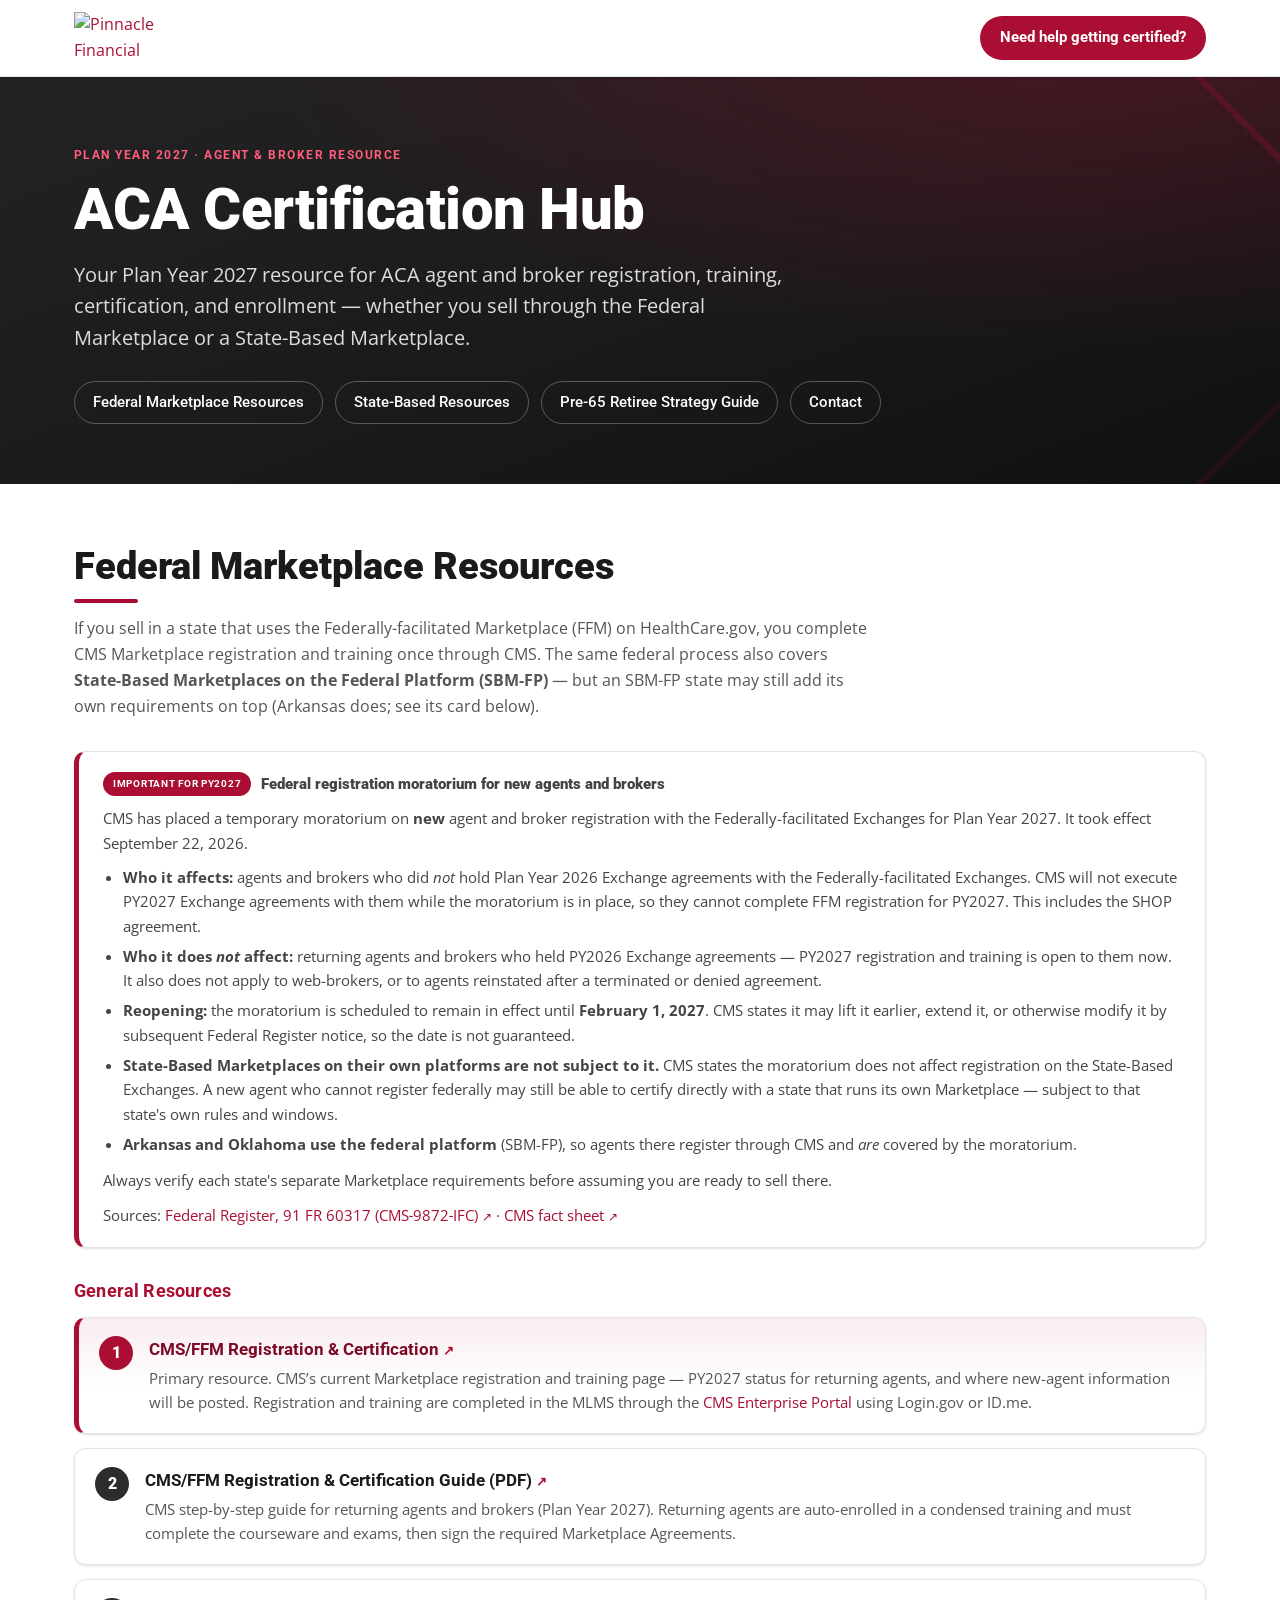
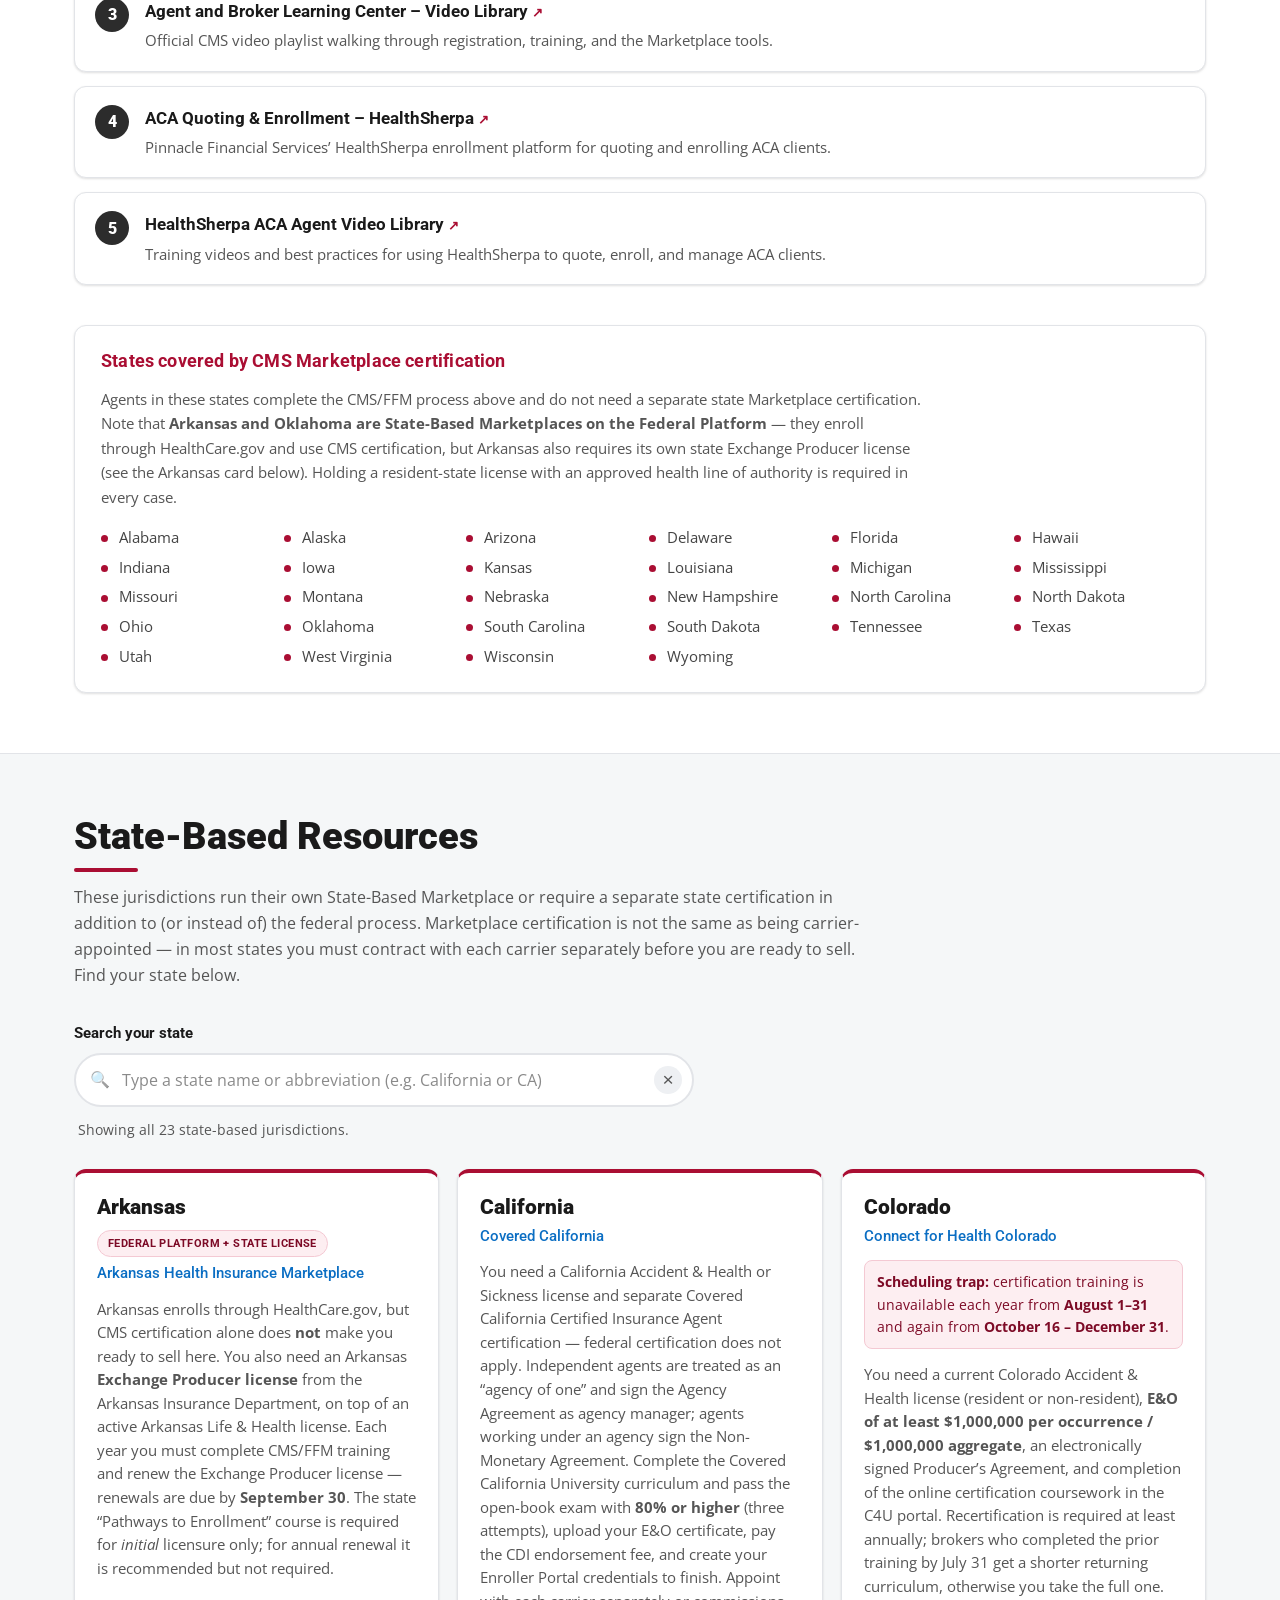
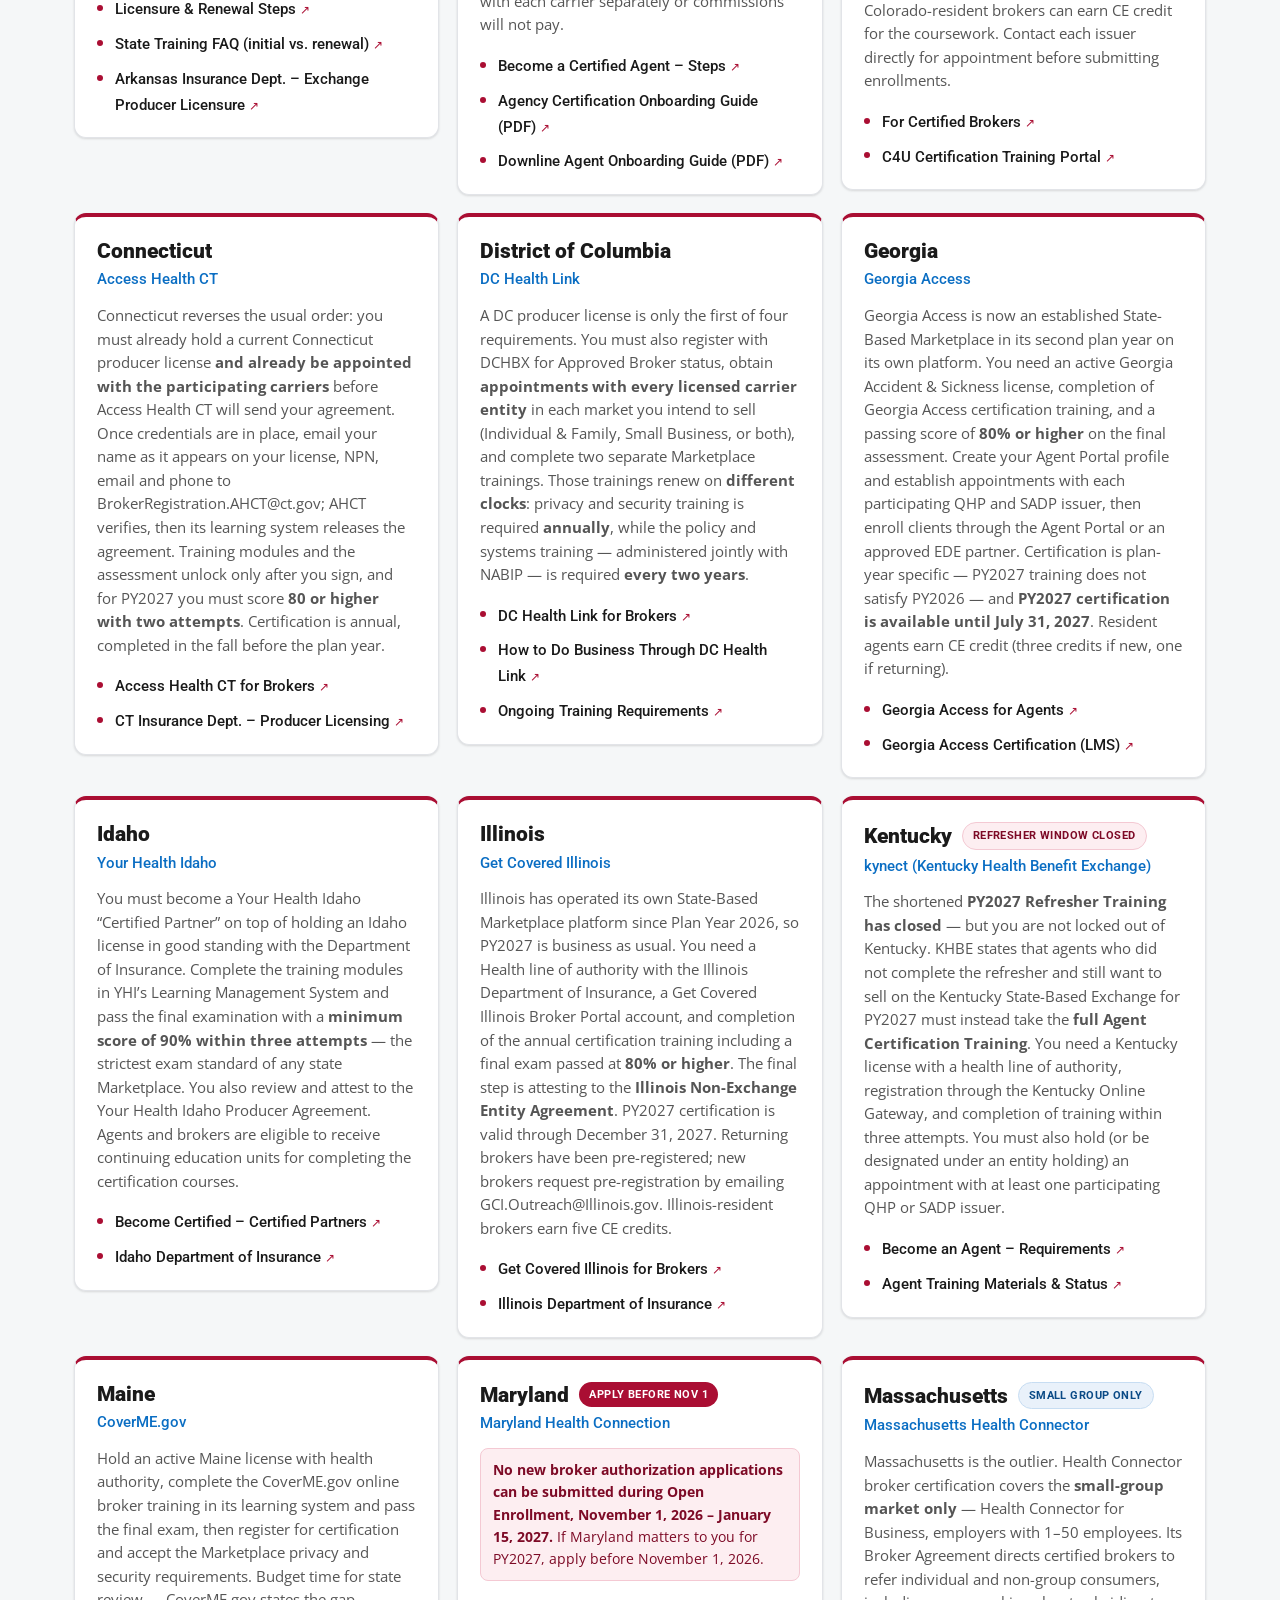
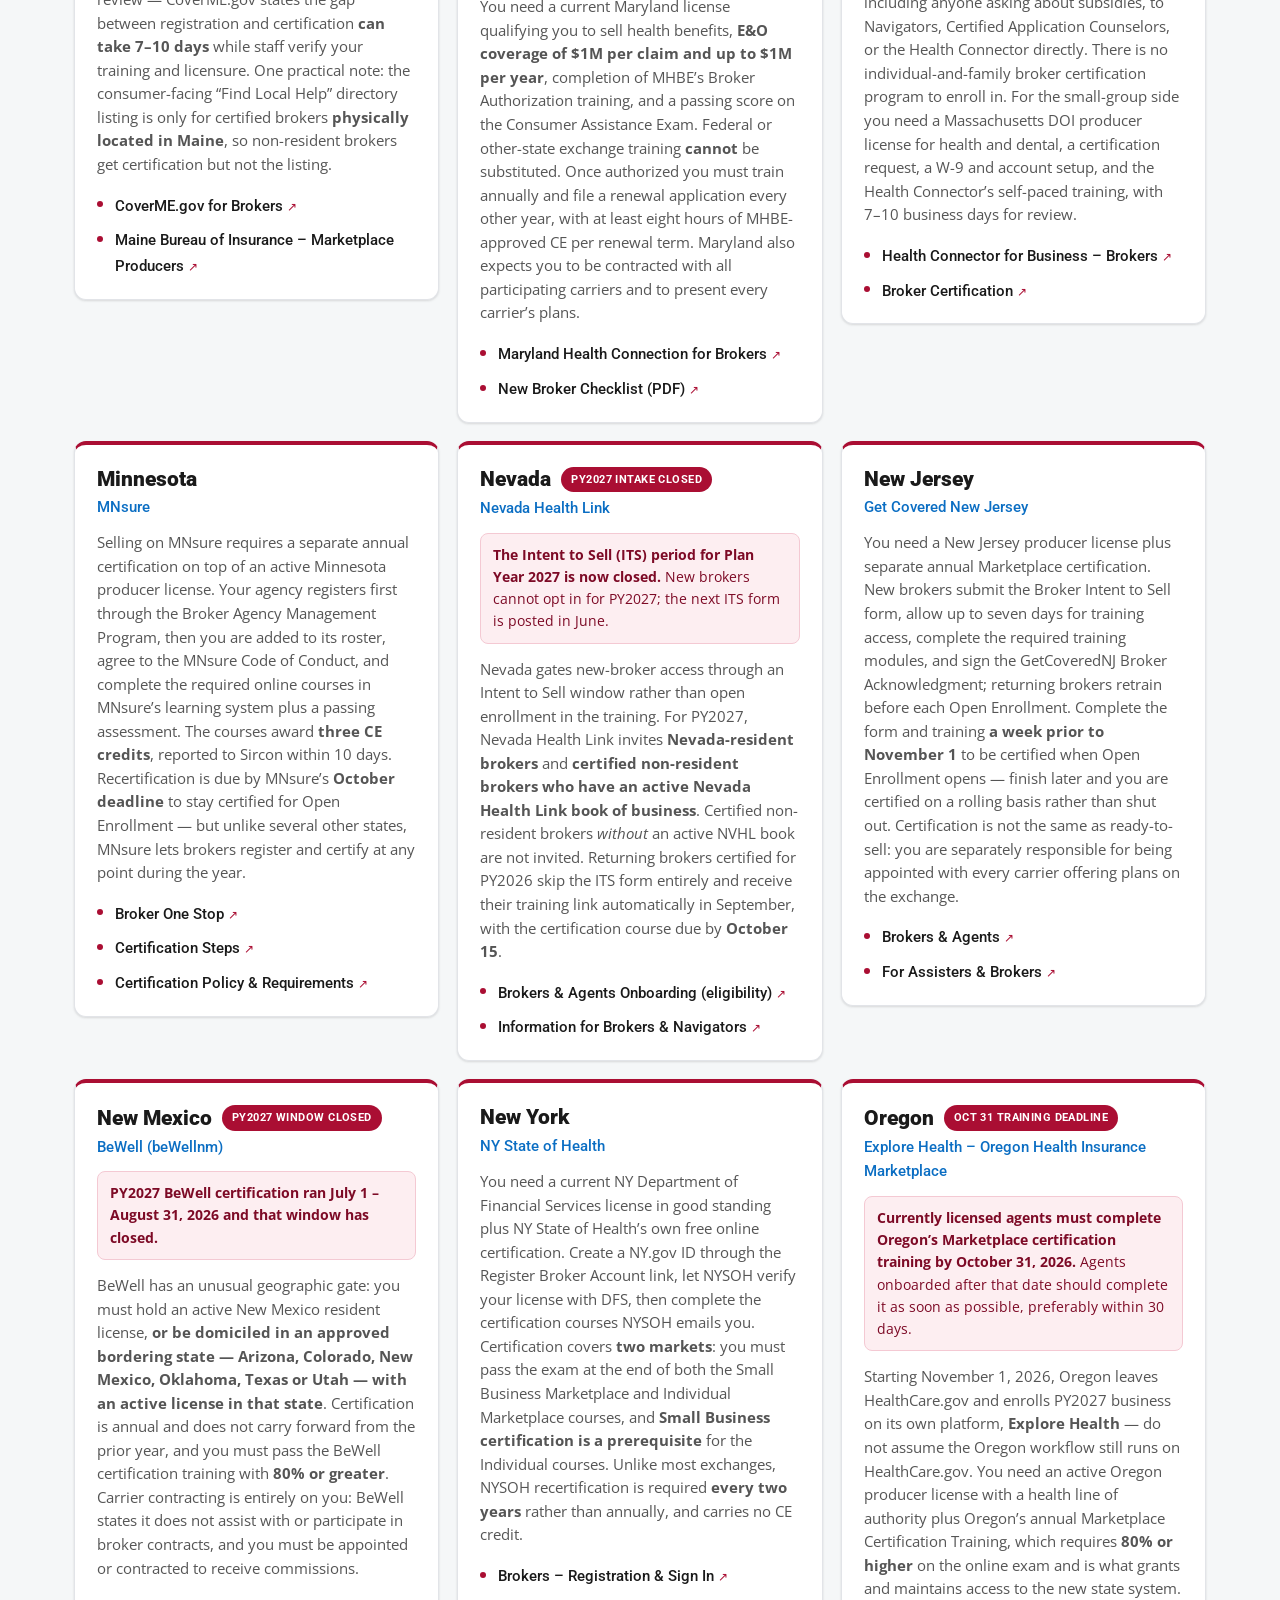
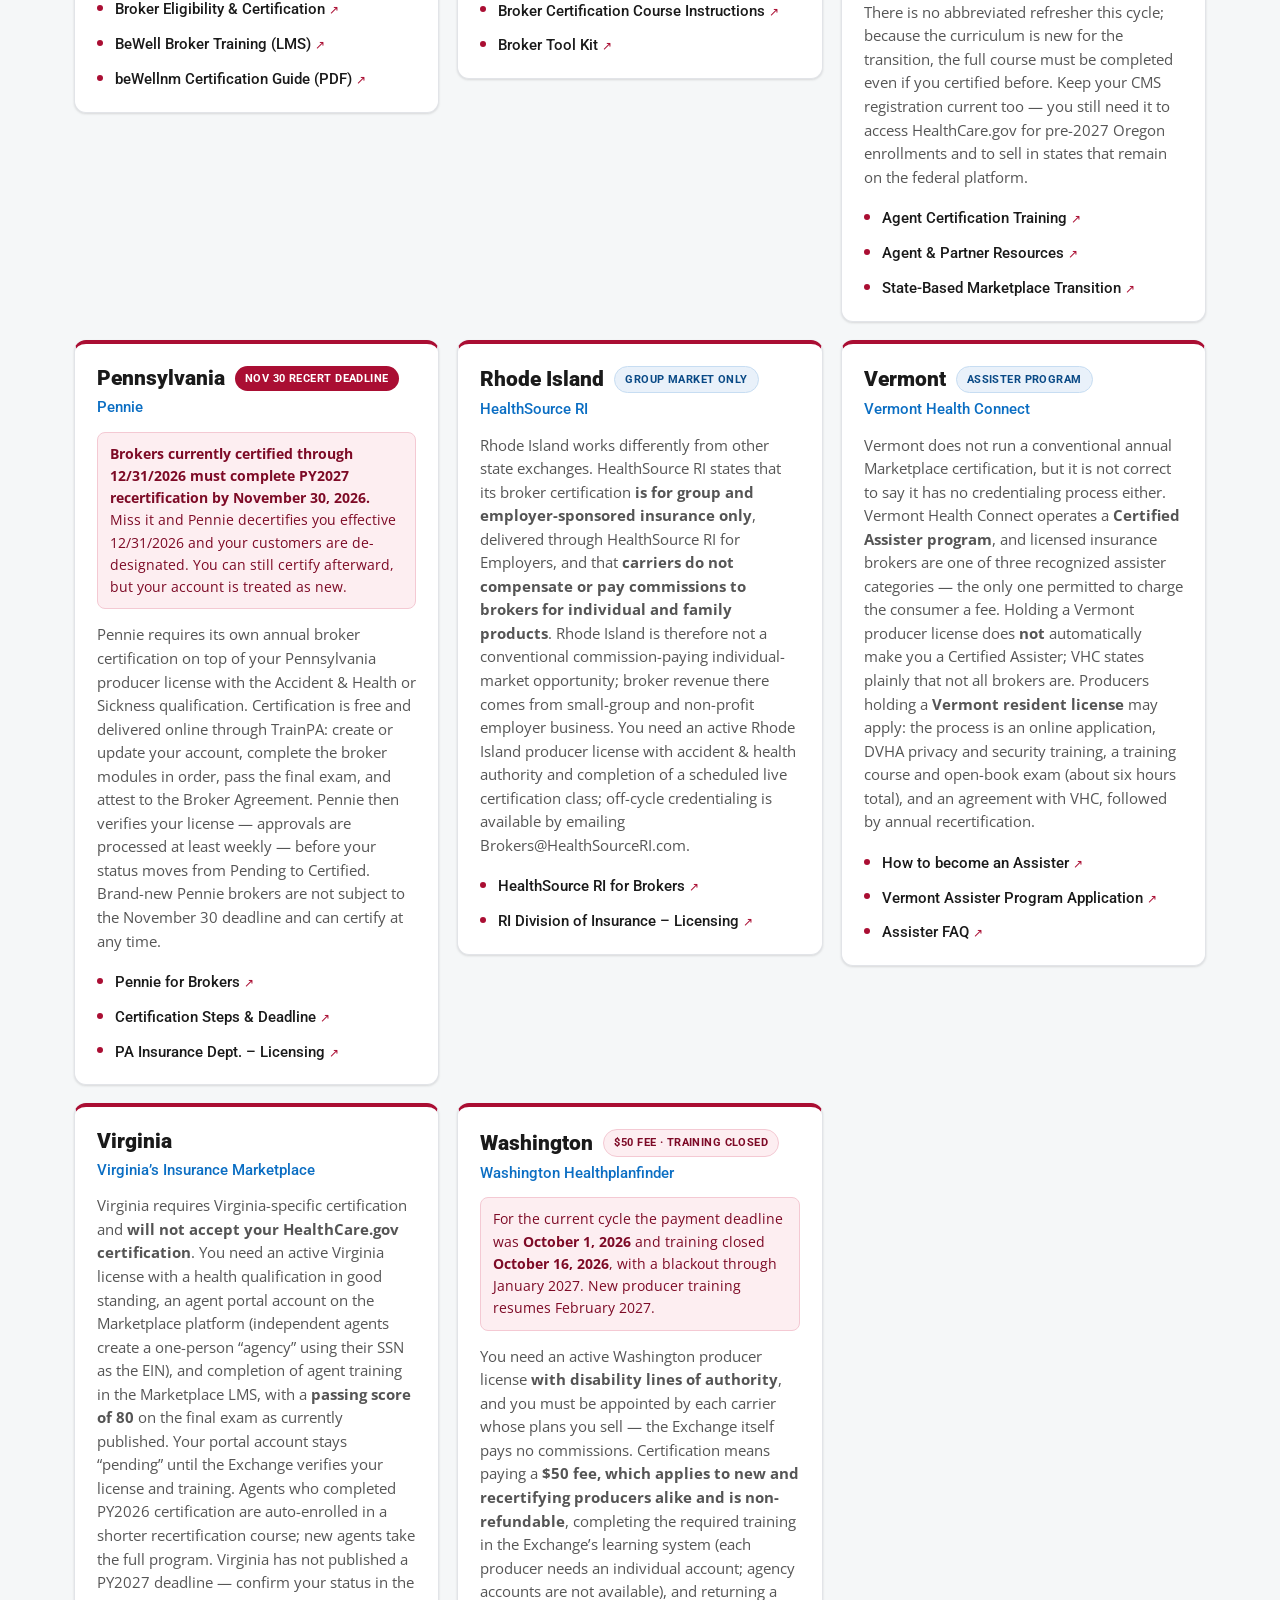
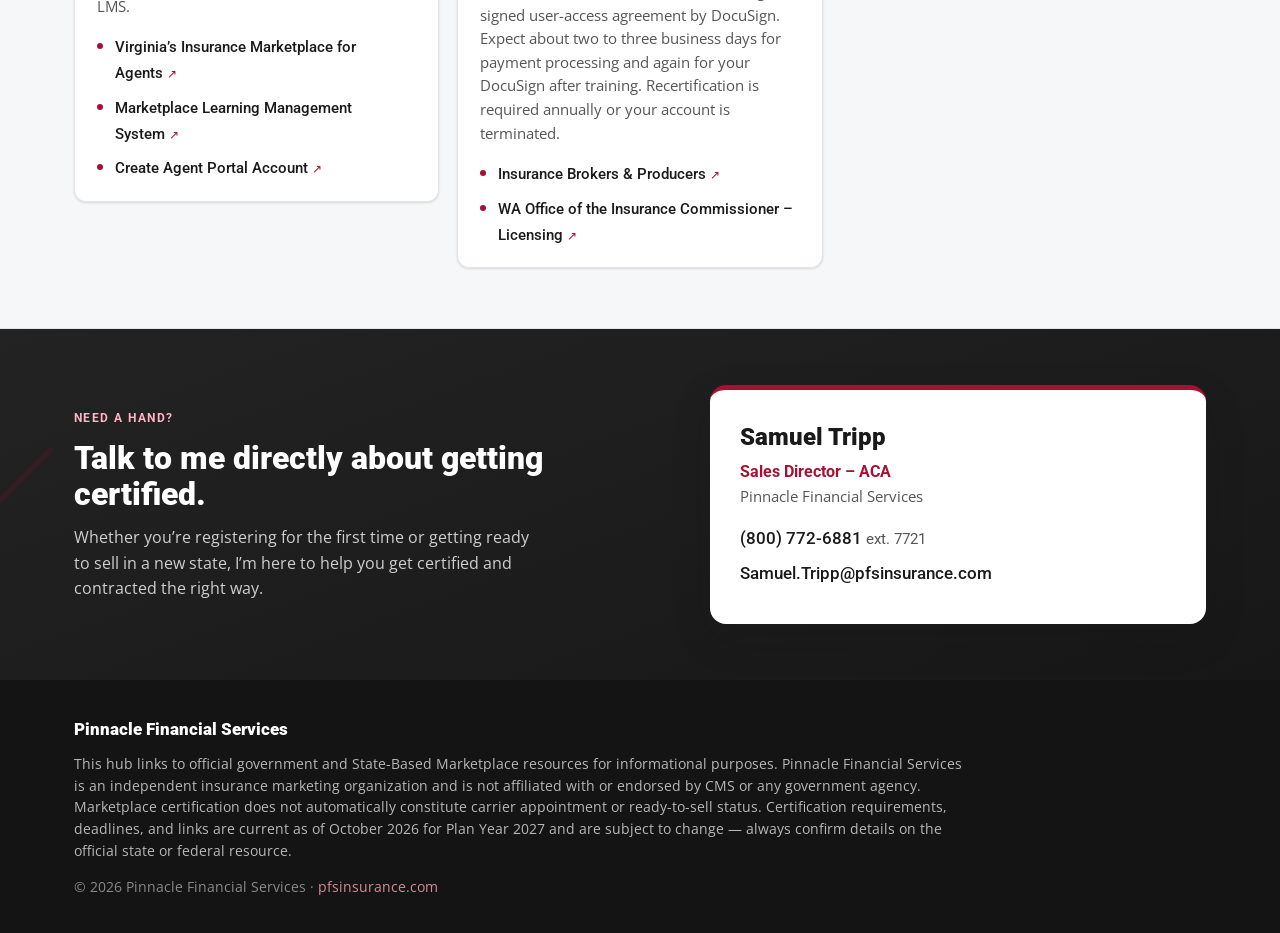
==== commit 89f2f8b9: "Add Pre-65 ACA Strategy Guide for agents and brokers New standalone page at pre65/ covering early-re" ====
--- a/index.html
+++ b/index.html
@@ -37,6 +37,7 @@
       <nav class="hero-jump" aria-label="Section shortcuts">
         <a href="#federal">Federal Marketplace Resources</a>
         <a href="#state">State-Based Resources</a>
+        <a href="pre65/">Pre-65 Retiree Strategy Guide</a>
         <a href="#contact">Contact</a>
       </nav>
     </div>
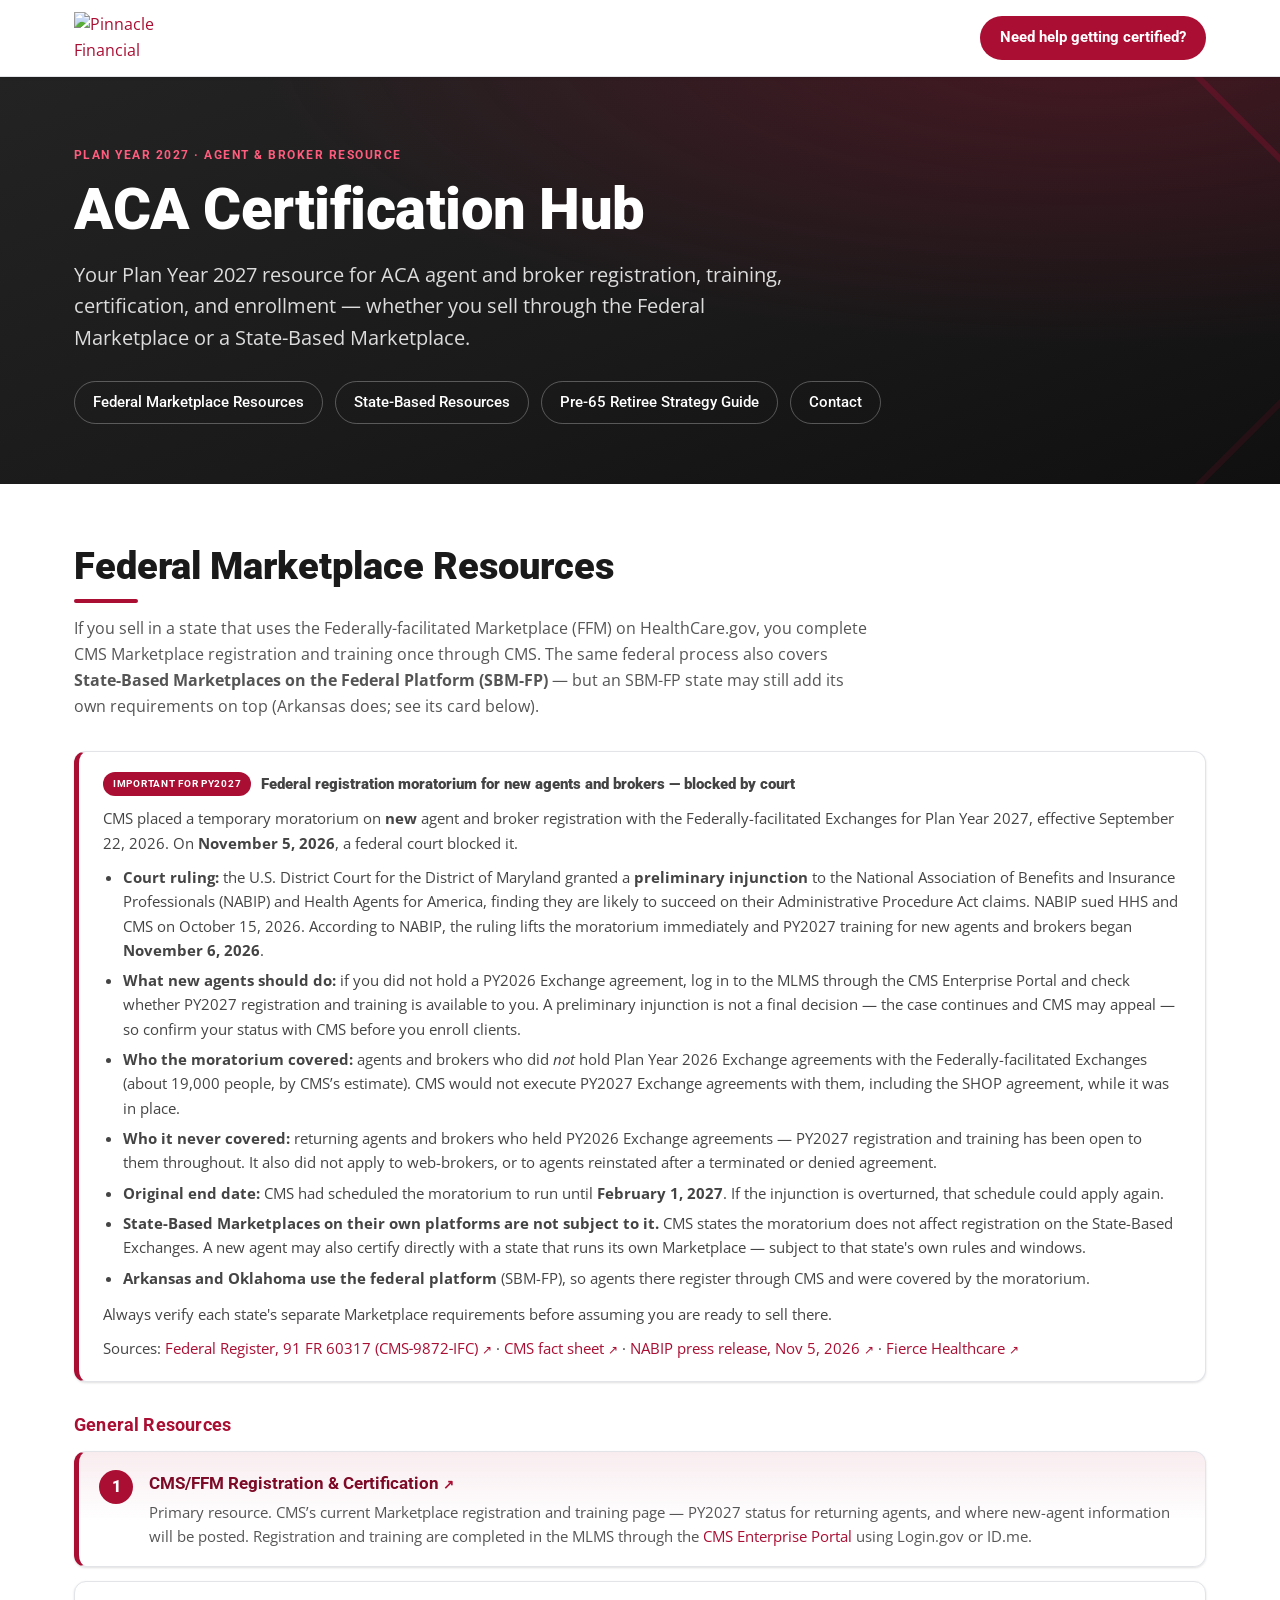
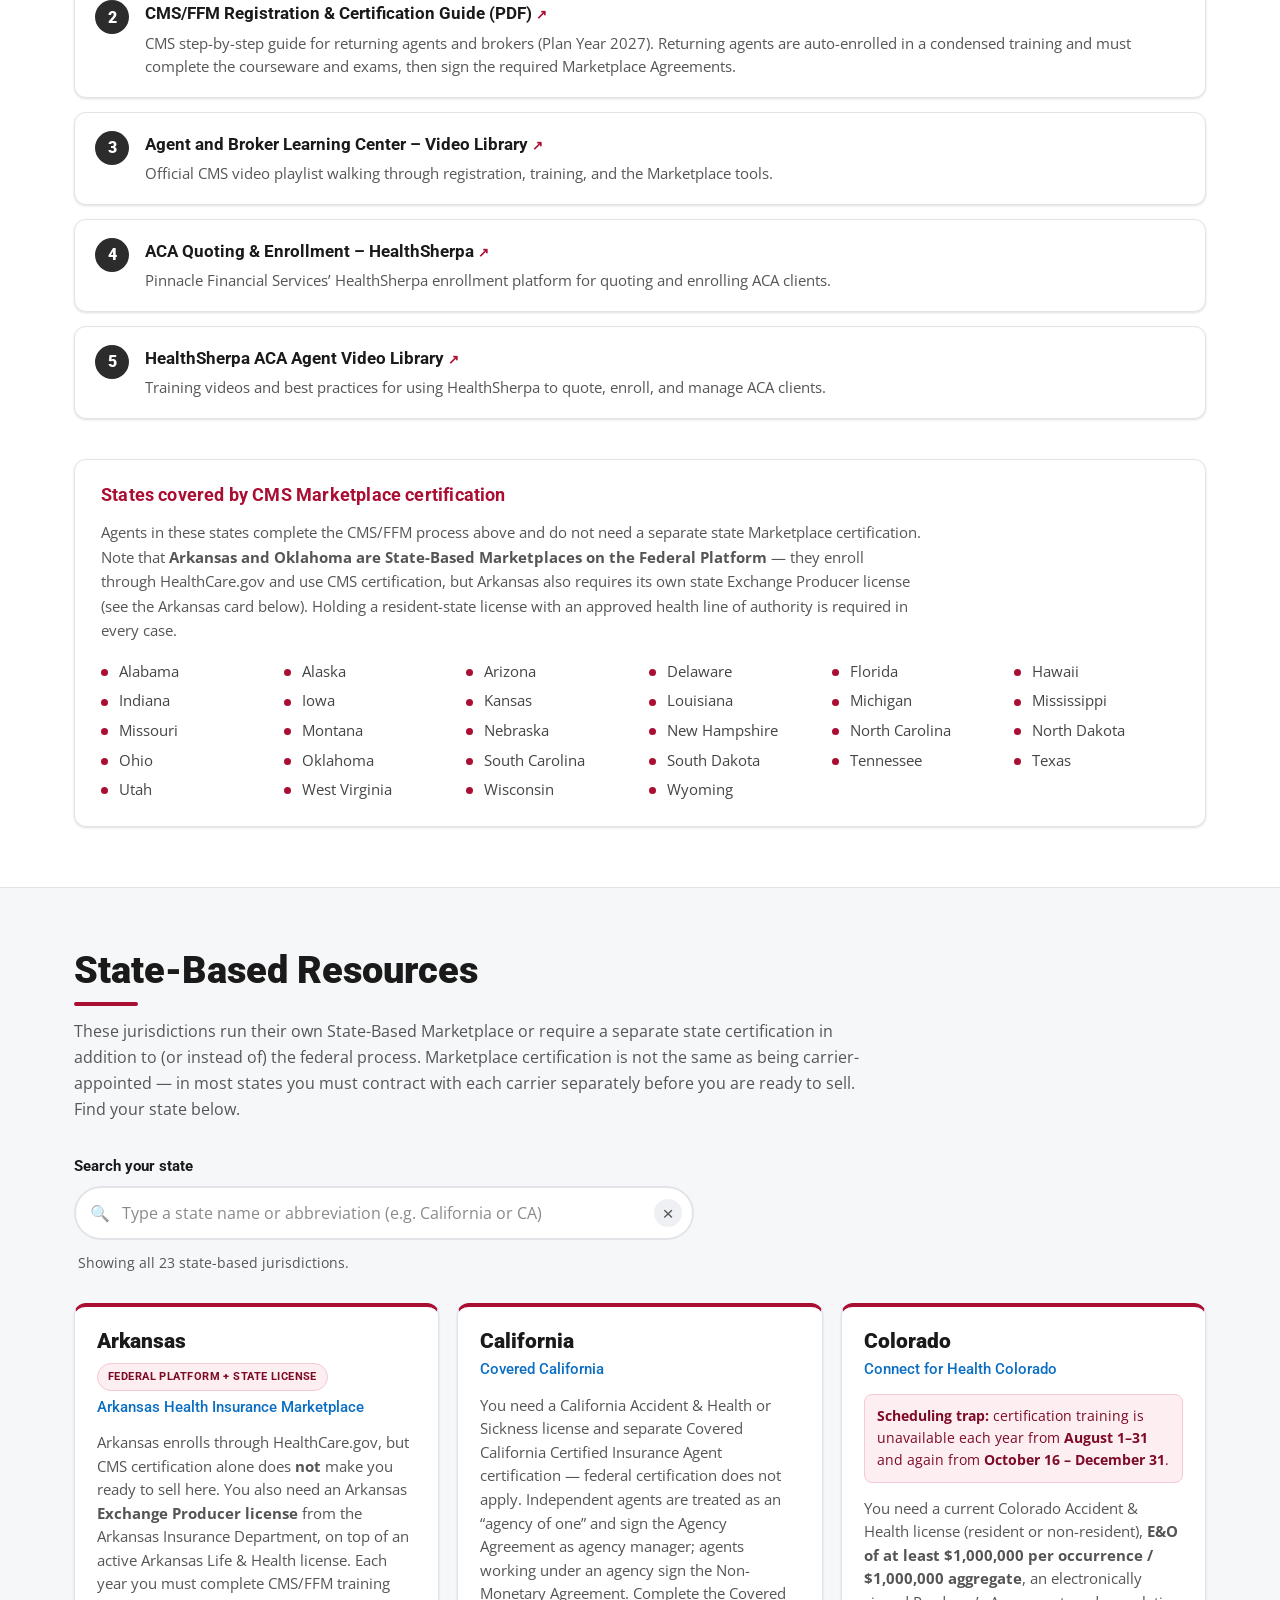
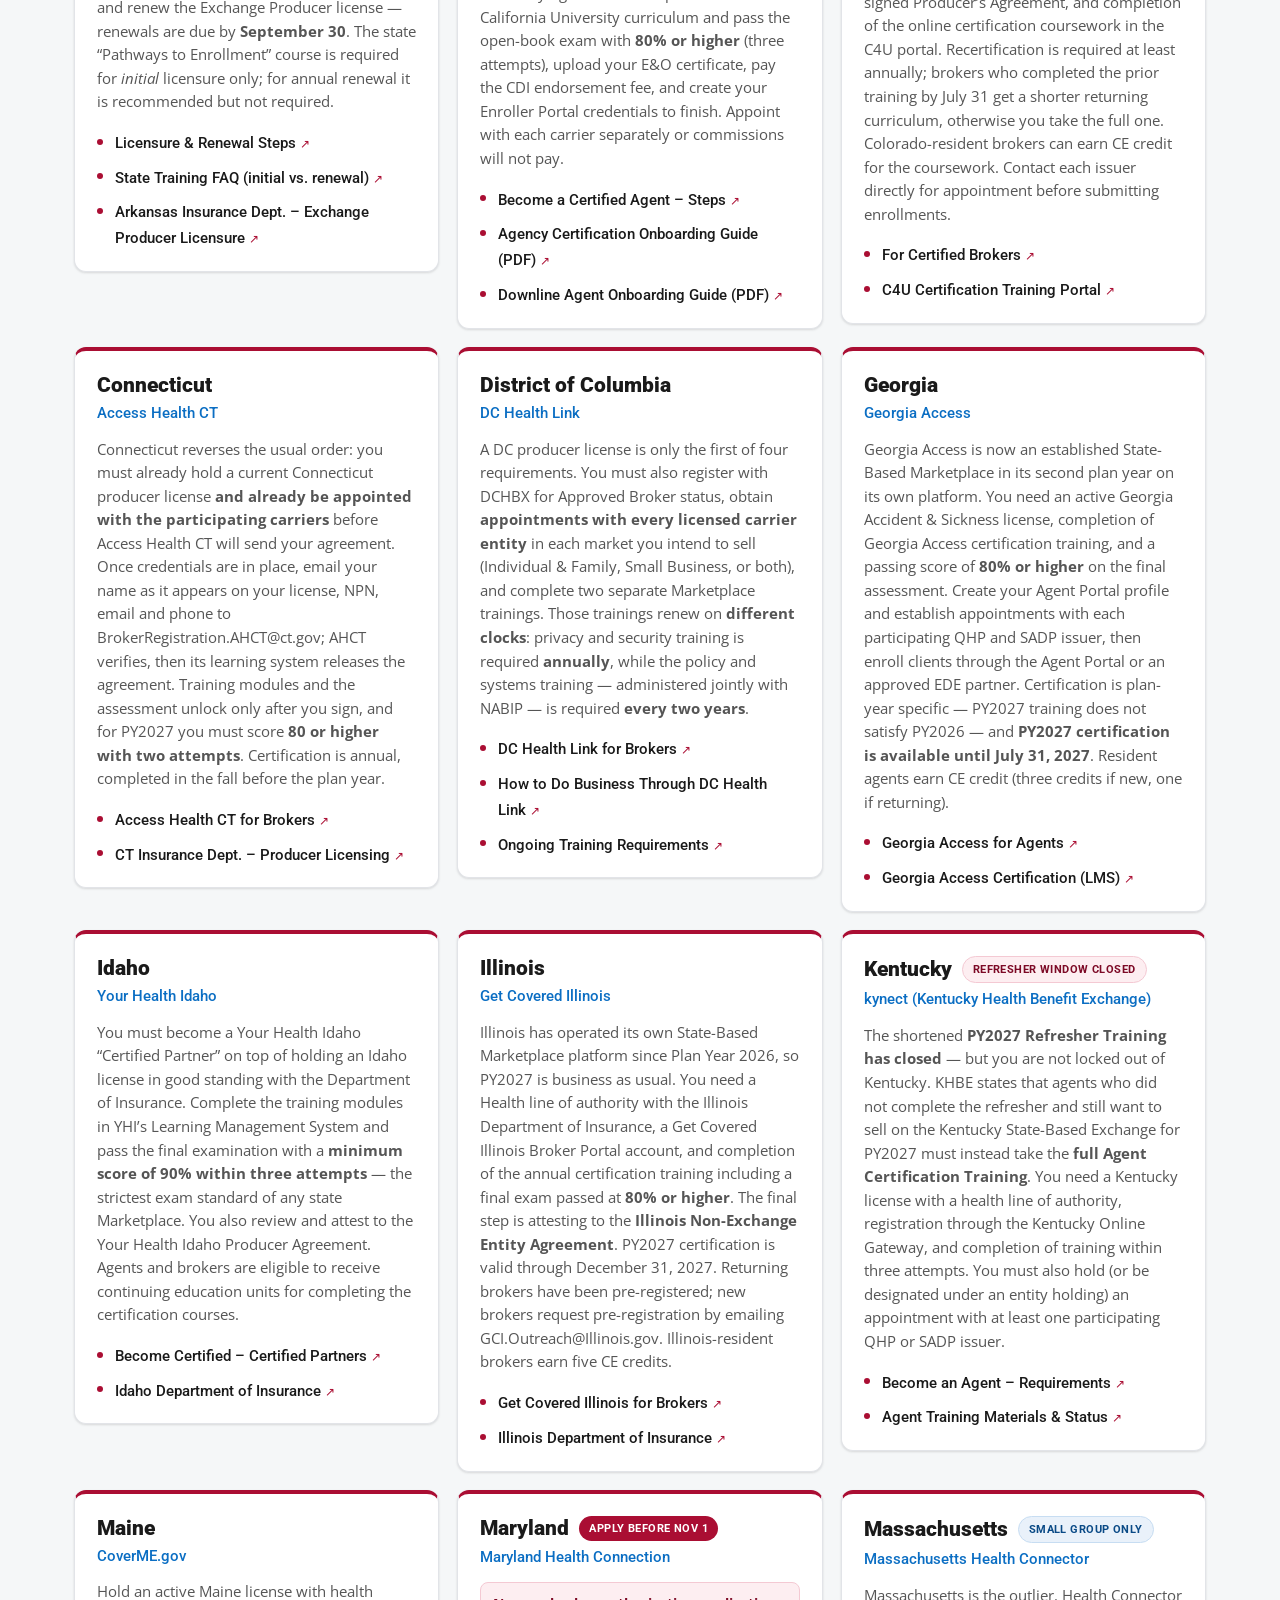
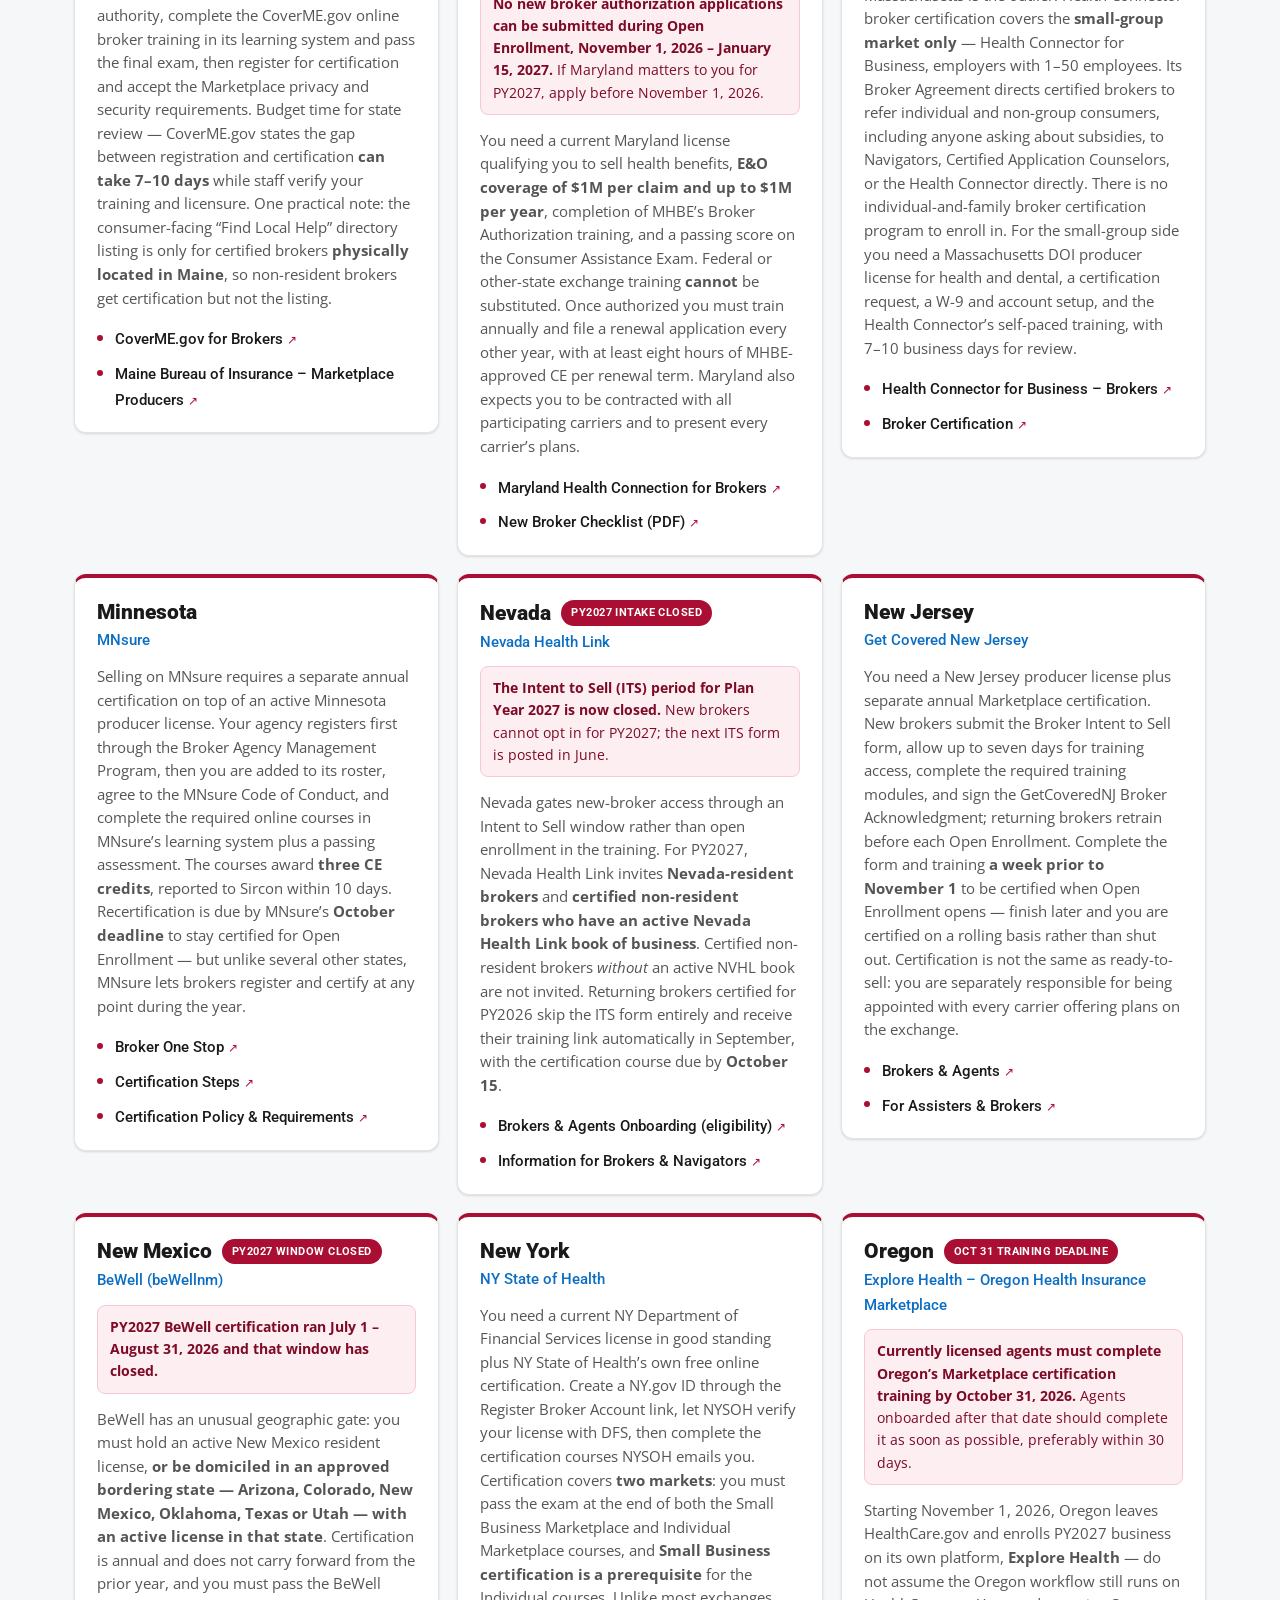
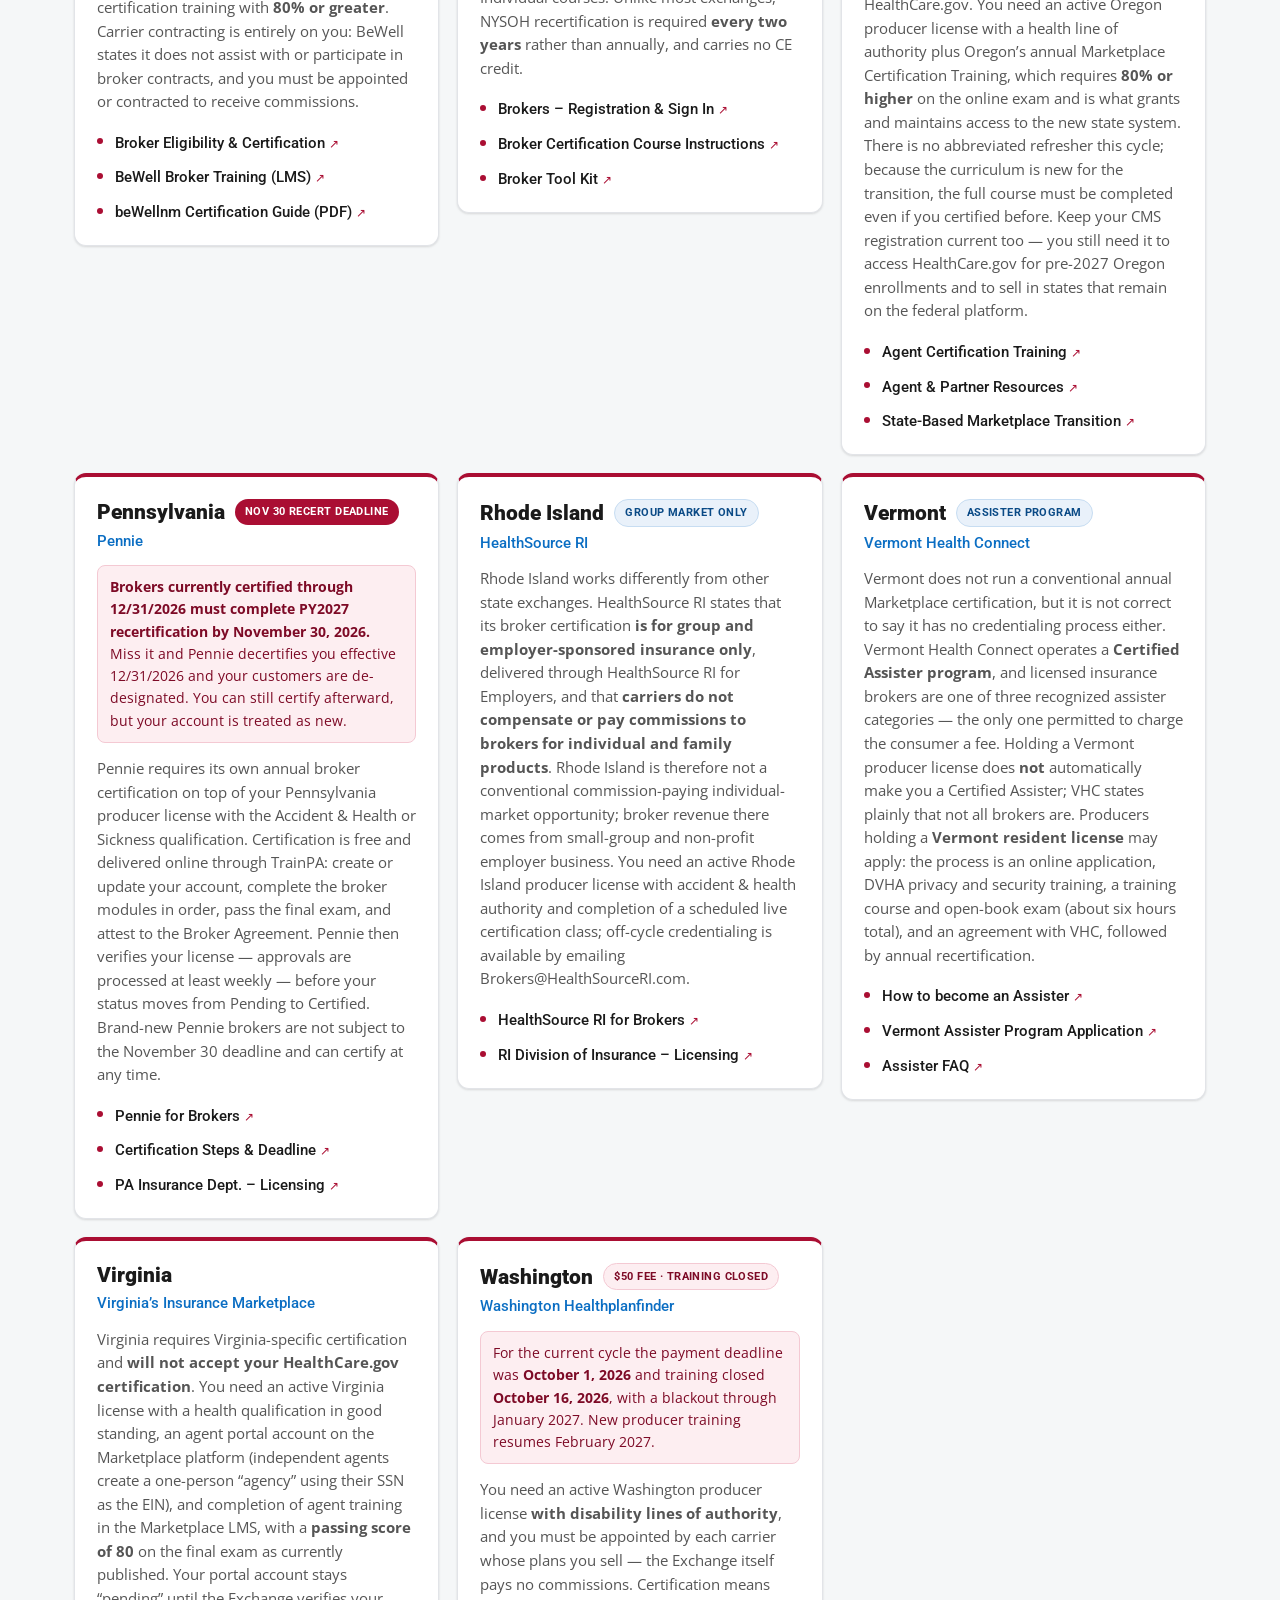
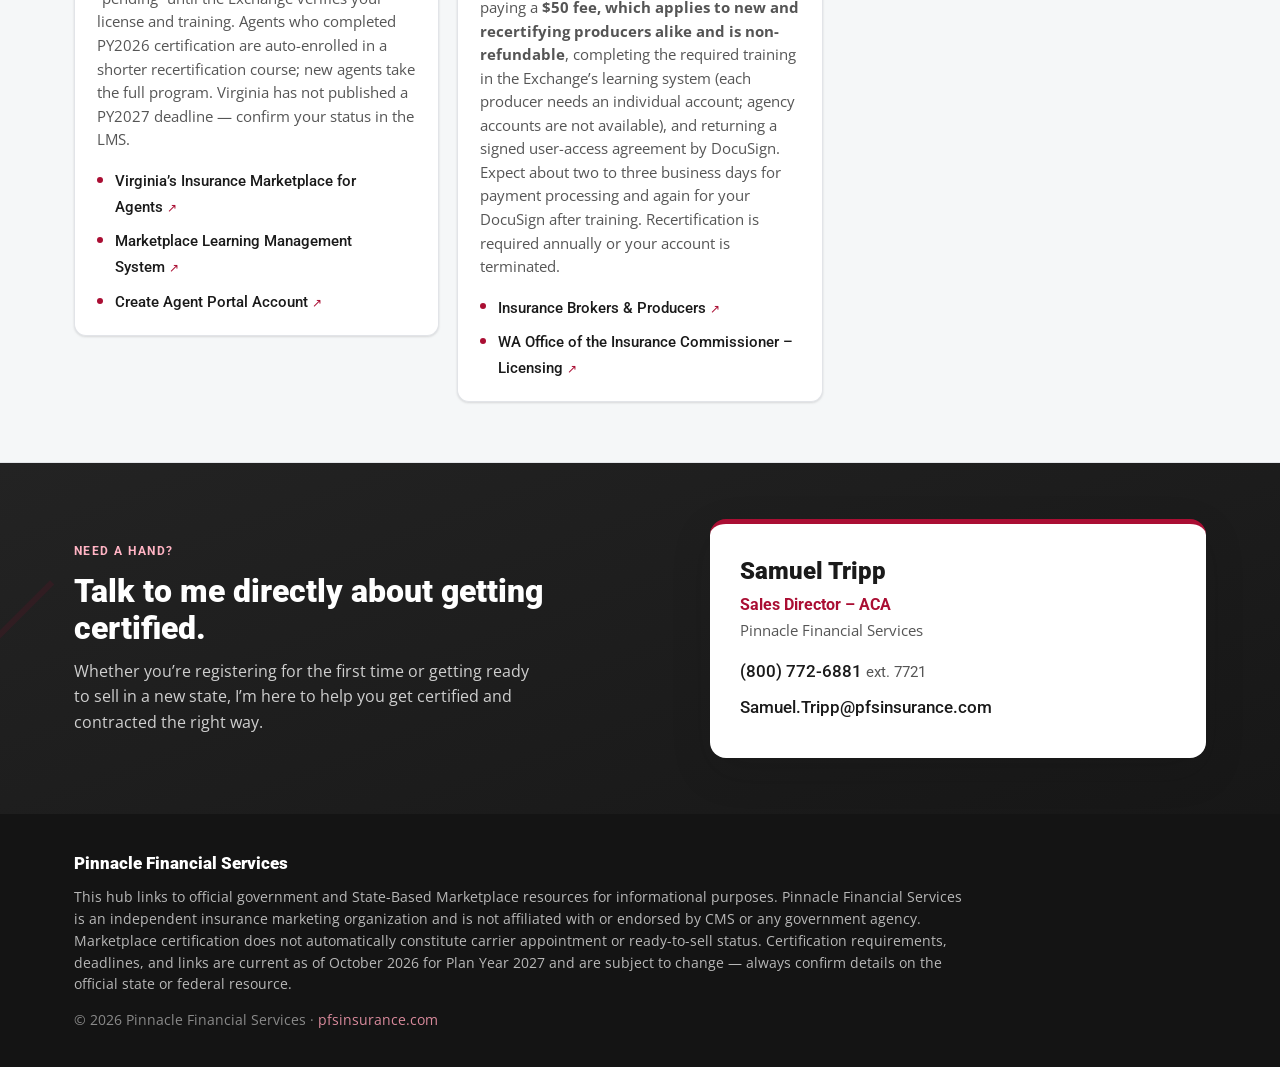
==== commit 4525c16e: "Update PY2027 moratorium notice with Nov 5 court injunction Co-Authored-By: Claude Opus 5.5 <noreply" ====
--- a/index.html
+++ b/index.html
@@ -56,18 +56,20 @@
         <div class="notice" role="note" aria-labelledby="pause-title">
           <p class="notice-title" id="pause-title">
             <span class="notice-tag">Important for PY2027</span>
-            Federal registration moratorium for new agents and brokers
+            Federal registration moratorium for new agents and brokers &mdash; blocked by court
           </p>
-          <p>CMS has placed a temporary moratorium on <strong>new</strong> agent and broker registration with the Federally-facilitated Exchanges for Plan Year 2027. It took effect September 22, 2026.</p>
+          <p>CMS placed a temporary moratorium on <strong>new</strong> agent and broker registration with the Federally-facilitated Exchanges for Plan Year 2027, effective September 22, 2026. On <strong>November 5, 2026</strong>, a federal court blocked it.</p>
           <ul>
-            <li><strong>Who it affects:</strong> agents and brokers who did <em>not</em> hold Plan Year 2026 Exchange agreements with the Federally-facilitated Exchanges. CMS will not execute PY2027 Exchange agreements with them while the moratorium is in place, so they cannot complete FFM registration for PY2027. This includes the SHOP agreement.</li>
-            <li><strong>Who it does <em>not</em> affect:</strong> returning agents and brokers who held PY2026 Exchange agreements &mdash; PY2027 registration and training is open to them now. It also does not apply to web-brokers, or to agents reinstated after a terminated or denied agreement.</li>
-            <li><strong>Reopening:</strong> the moratorium is scheduled to remain in effect until <strong>February 1, 2027</strong>. CMS states it may lift it earlier, extend it, or otherwise modify it by subsequent Federal Register notice, so the date is not guaranteed.</li>
-            <li><strong>State-Based Marketplaces on their own platforms are not subject to it.</strong> CMS states the moratorium does not affect registration on the State-Based Exchanges. A new agent who cannot register federally may still be able to certify directly with a state that runs its own Marketplace &mdash; subject to that state's own rules and windows.</li>
-            <li><strong>Arkansas and Oklahoma use the federal platform</strong> (SBM-FP), so agents there register through CMS and <em>are</em> covered by the moratorium.</li>
+            <li><strong>Court ruling:</strong> the U.S. District Court for the District of Maryland granted a <strong>preliminary injunction</strong> to the National Association of Benefits and Insurance Professionals (NABIP) and Health Agents for America, finding they are likely to succeed on their Administrative Procedure Act claims. NABIP sued HHS and CMS on October 15, 2026. According to NABIP, the ruling lifts the moratorium immediately and PY2027 training for new agents and brokers began <strong>November 6, 2026</strong>.</li>
+            <li><strong>What new agents should do:</strong> if you did not hold a PY2026 Exchange agreement, log in to the MLMS through the CMS Enterprise Portal and check whether PY2027 registration and training is available to you. A preliminary injunction is not a final decision &mdash; the case continues and CMS may appeal &mdash; so confirm your status with CMS before you enroll clients.</li>
+            <li><strong>Who the moratorium covered:</strong> agents and brokers who did <em>not</em> hold Plan Year 2026 Exchange agreements with the Federally-facilitated Exchanges (about 19,000 people, by CMS&rsquo;s estimate). CMS would not execute PY2027 Exchange agreements with them, including the SHOP agreement, while it was in place.</li>
+            <li><strong>Who it never covered:</strong> returning agents and brokers who held PY2026 Exchange agreements &mdash; PY2027 registration and training has been open to them throughout. It also did not apply to web-brokers, or to agents reinstated after a terminated or denied agreement.</li>
+            <li><strong>Original end date:</strong> CMS had scheduled the moratorium to run until <strong>February 1, 2027</strong>. If the injunction is overturned, that schedule could apply again.</li>
+            <li><strong>State-Based Marketplaces on their own platforms are not subject to it.</strong> CMS states the moratorium does not affect registration on the State-Based Exchanges. A new agent may also certify directly with a state that runs its own Marketplace &mdash; subject to that state's own rules and windows.</li>
+            <li><strong>Arkansas and Oklahoma use the federal platform</strong> (SBM-FP), so agents there register through CMS and were covered by the moratorium.</li>
           </ul>
           <p>Always verify each state's separate Marketplace requirements before assuming you are ready to sell there.</p>
-          <p class="notice-src">Sources: <a href="https://www.federalregister.gov/documents/2026/09/23/2026-19493/patient-protection-and-affordable-care-act-temporary-moratoria-on-certain-agent-and-broker" target="_blank" rel="noopener noreferrer">Federal Register, 91 FR 60317 (CMS&#8209;9872&#8209;IFC)<span class="ext" aria-hidden="true">&#8599;</span></a> &middot; <a href="https://www.cms.gov/newsroom/fact-sheets/federal-marketplace-ffe-sbe-fp-anti-fraud-actions" target="_blank" rel="noopener noreferrer">CMS fact sheet<span class="ext" aria-hidden="true">&#8599;</span></a></p>
+          <p class="notice-src">Sources: <a href="https://www.federalregister.gov/documents/2026/09/23/2026-19493/patient-protection-and-affordable-care-act-temporary-moratoria-on-certain-agent-and-broker" target="_blank" rel="noopener noreferrer">Federal Register, 91 FR 60317 (CMS&#8209;9872&#8209;IFC)<span class="ext" aria-hidden="true">&#8599;</span></a> &middot; <a href="https://www.cms.gov/newsroom/fact-sheets/federal-marketplace-ffe-sbe-fp-anti-fraud-actions" target="_blank" rel="noopener noreferrer">CMS fact sheet<span class="ext" aria-hidden="true">&#8599;</span></a> &middot; <a href="https://nabip.org/media/11452/cms-lawsuit-hearing_press-release_261105.pdf" target="_blank" rel="noopener noreferrer">NABIP press release, Nov 5, 2026<span class="ext" aria-hidden="true">&#8599;</span></a> &middot; <a href="https://www.fiercehealthcare.com/payers/nabip-sues-cms-over-moratorium-new-aca-broker-registrations" target="_blank" rel="noopener noreferrer">Fierce Healthcare<span class="ext" aria-hidden="true">&#8599;</span></a></p>
         </div>
 
         <h3 class="group-title">General Resources</h3>
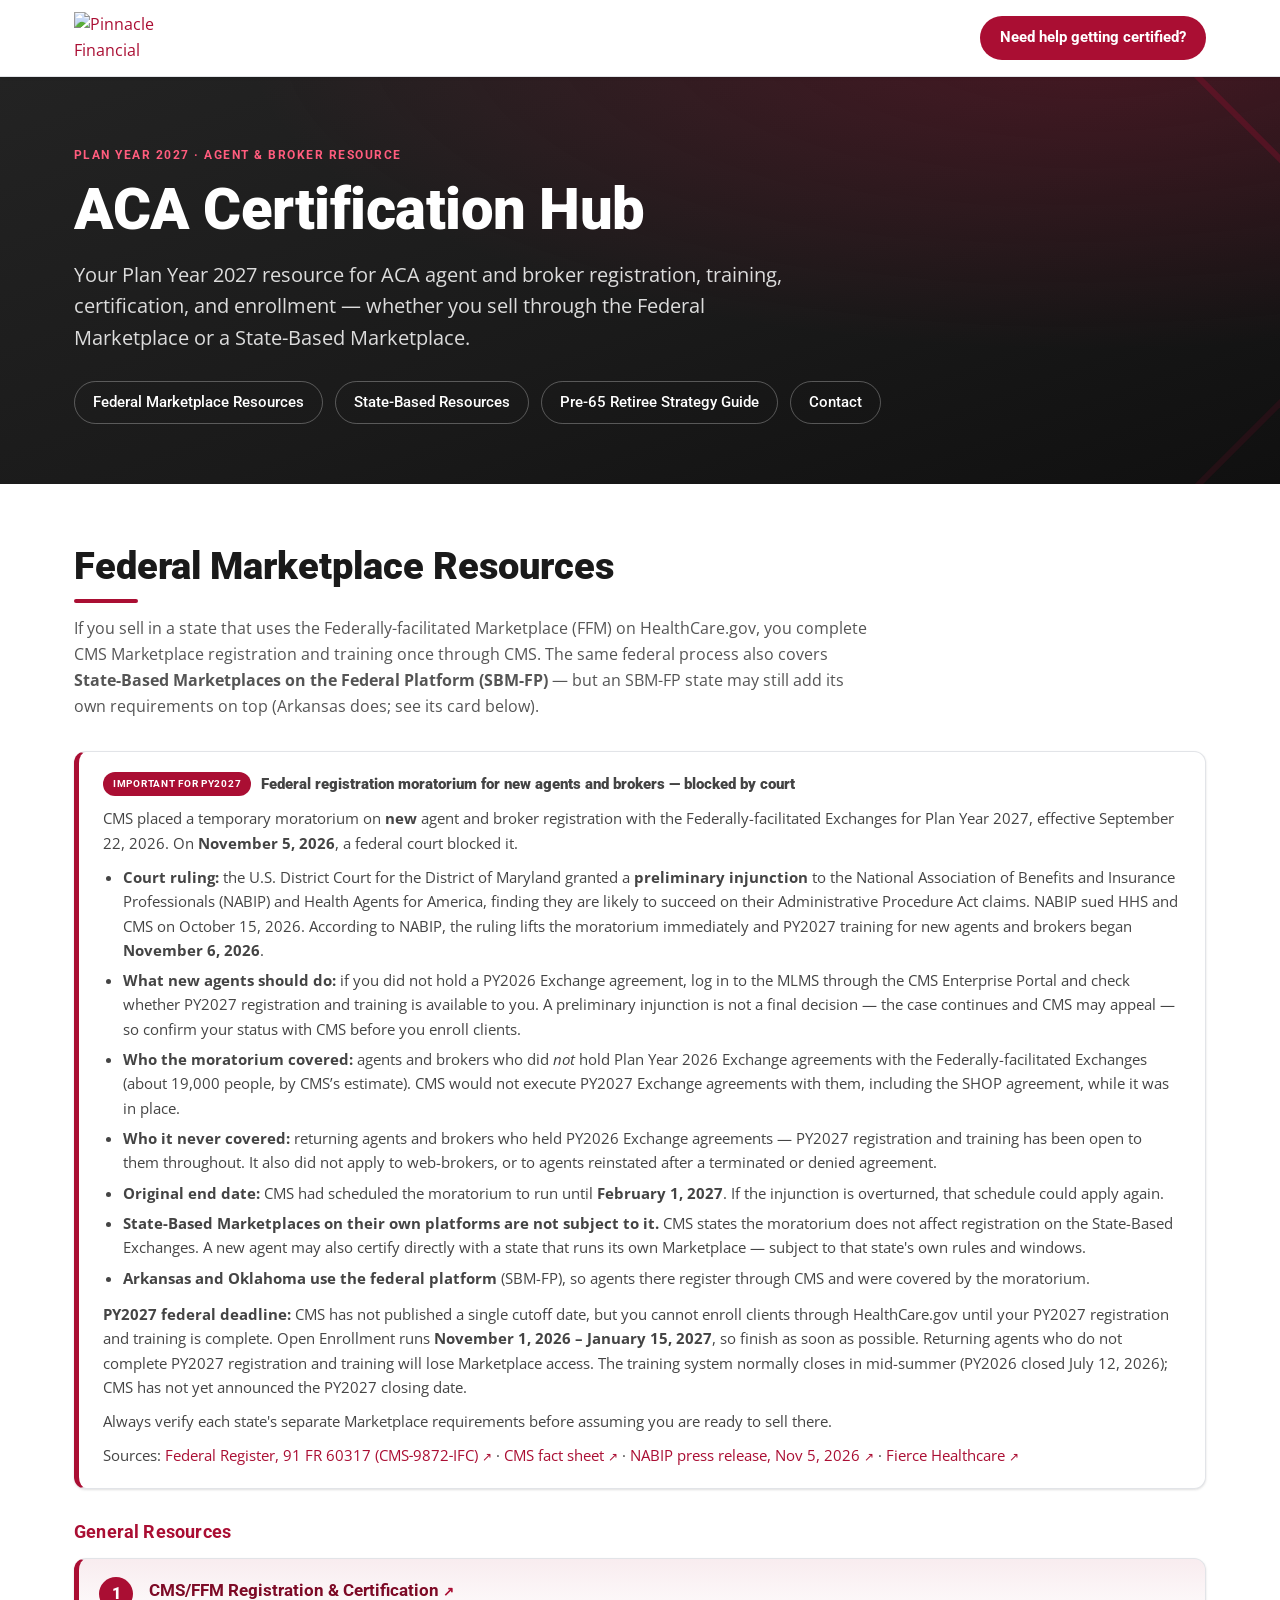
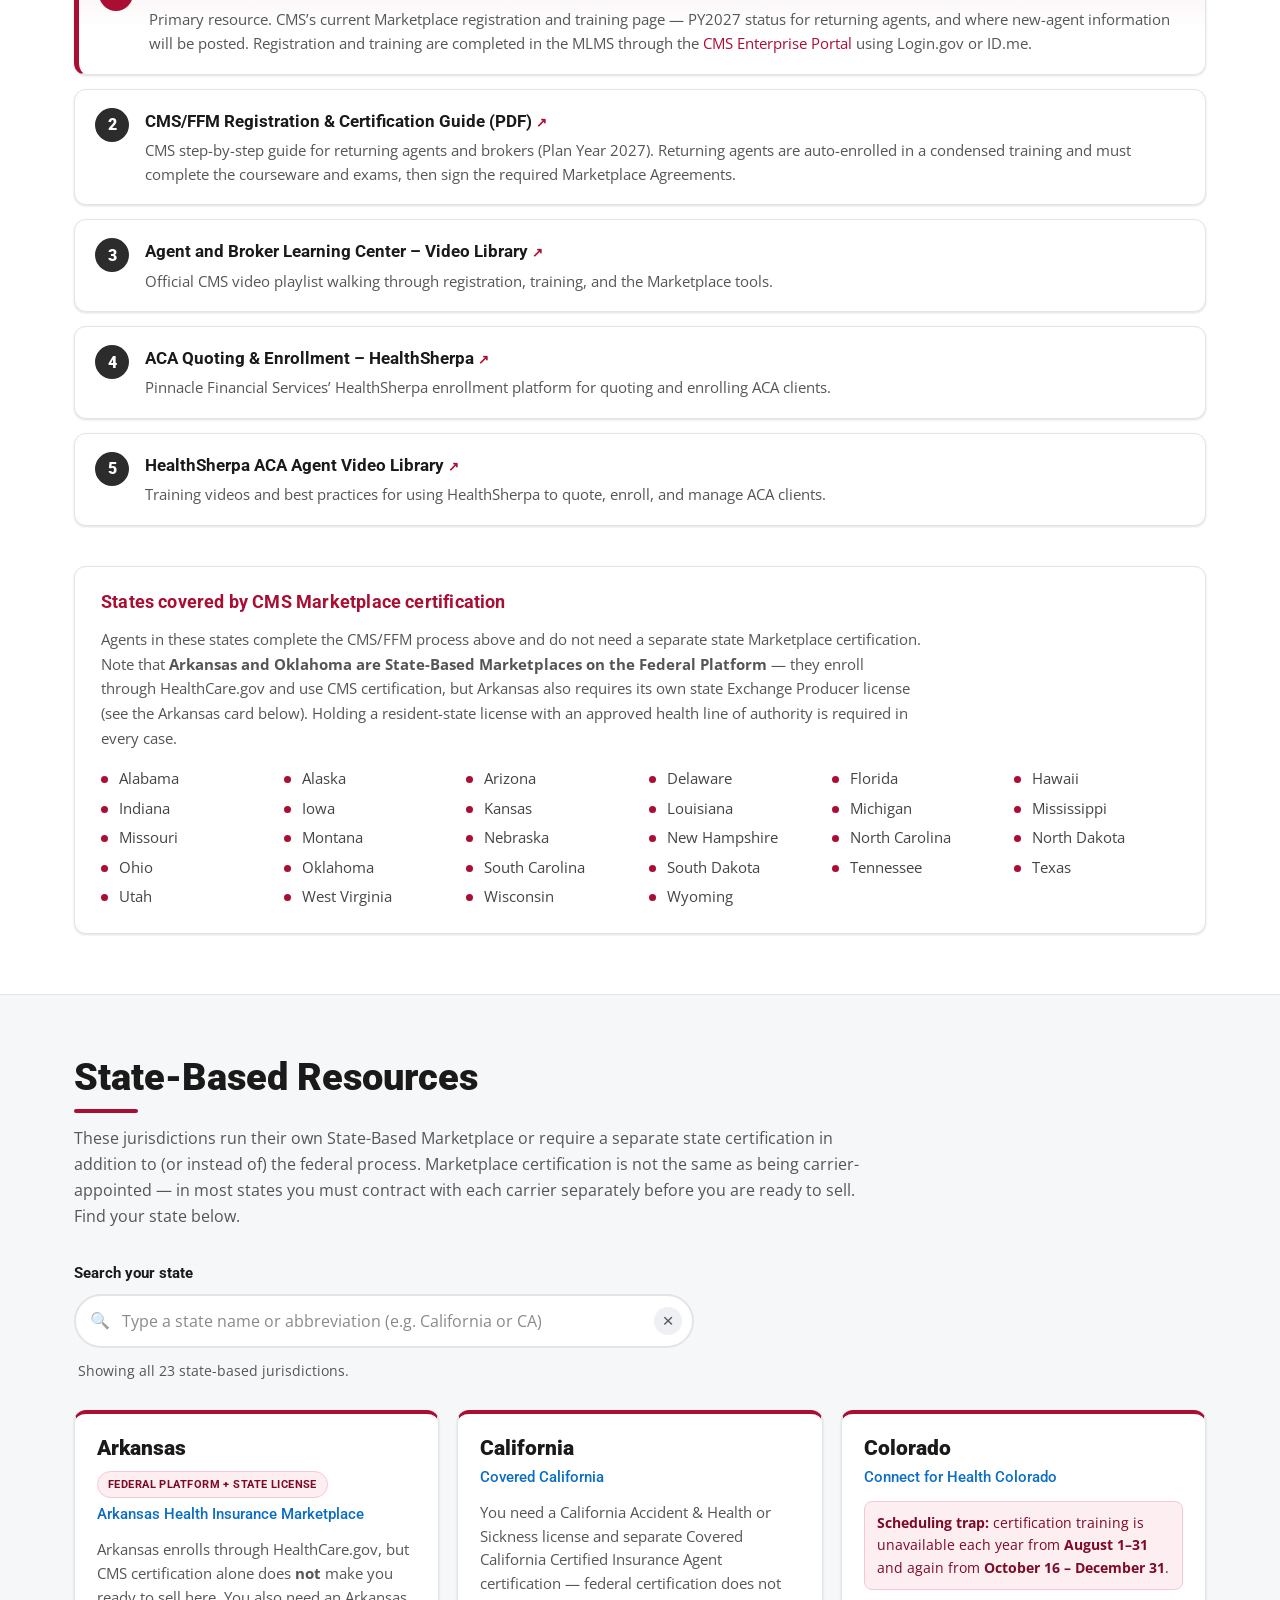
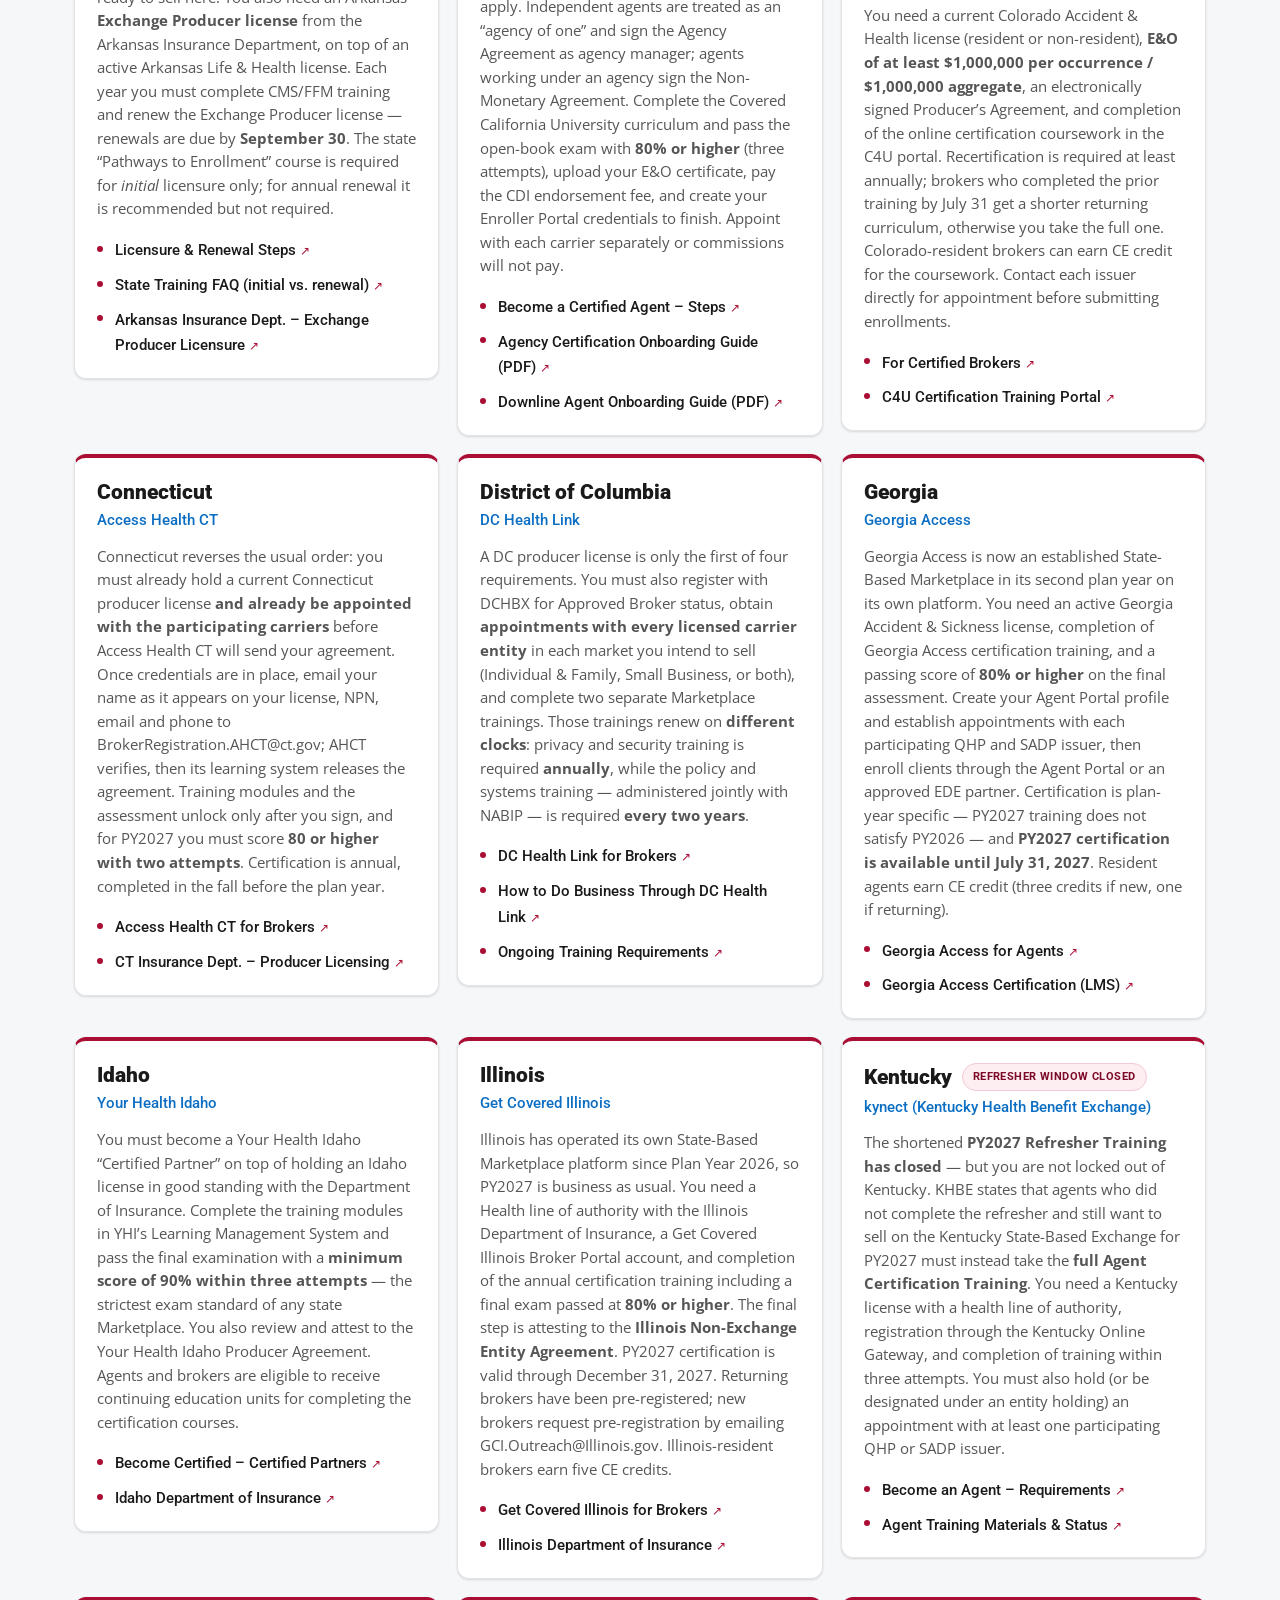
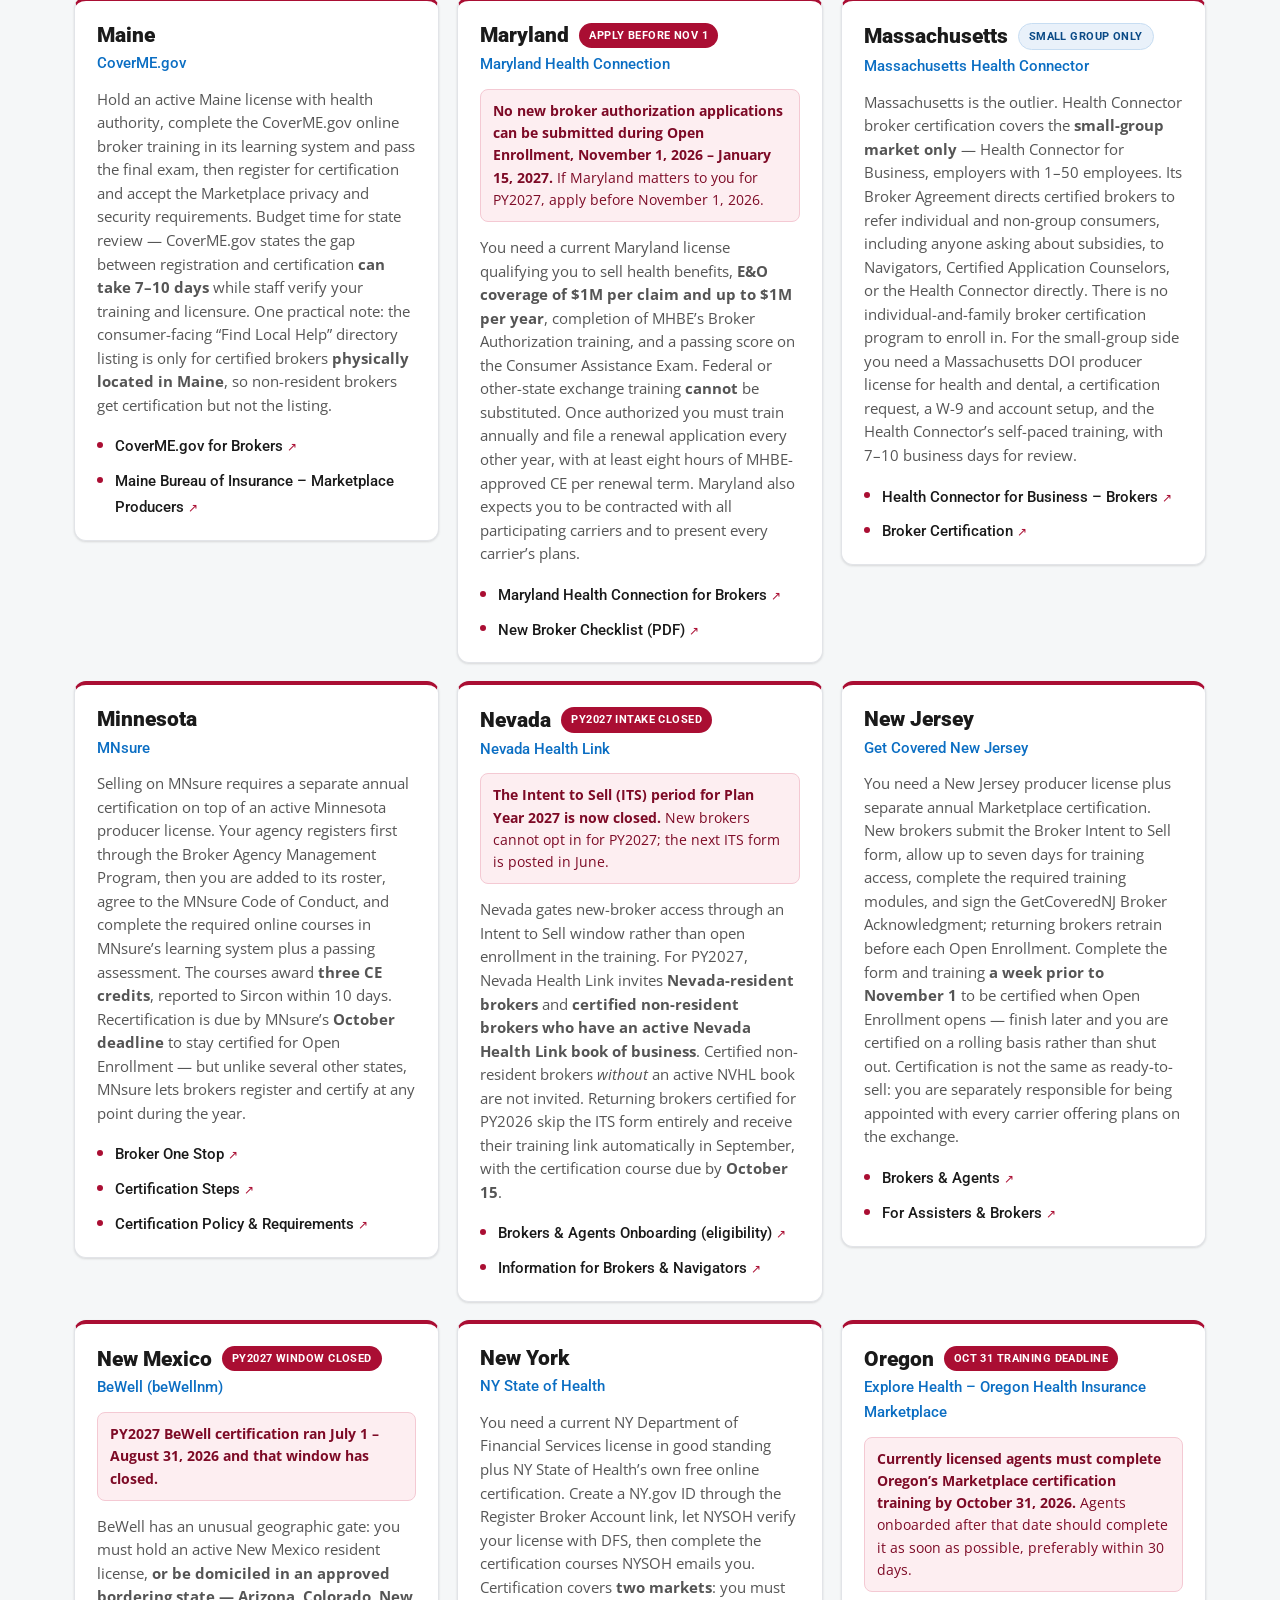
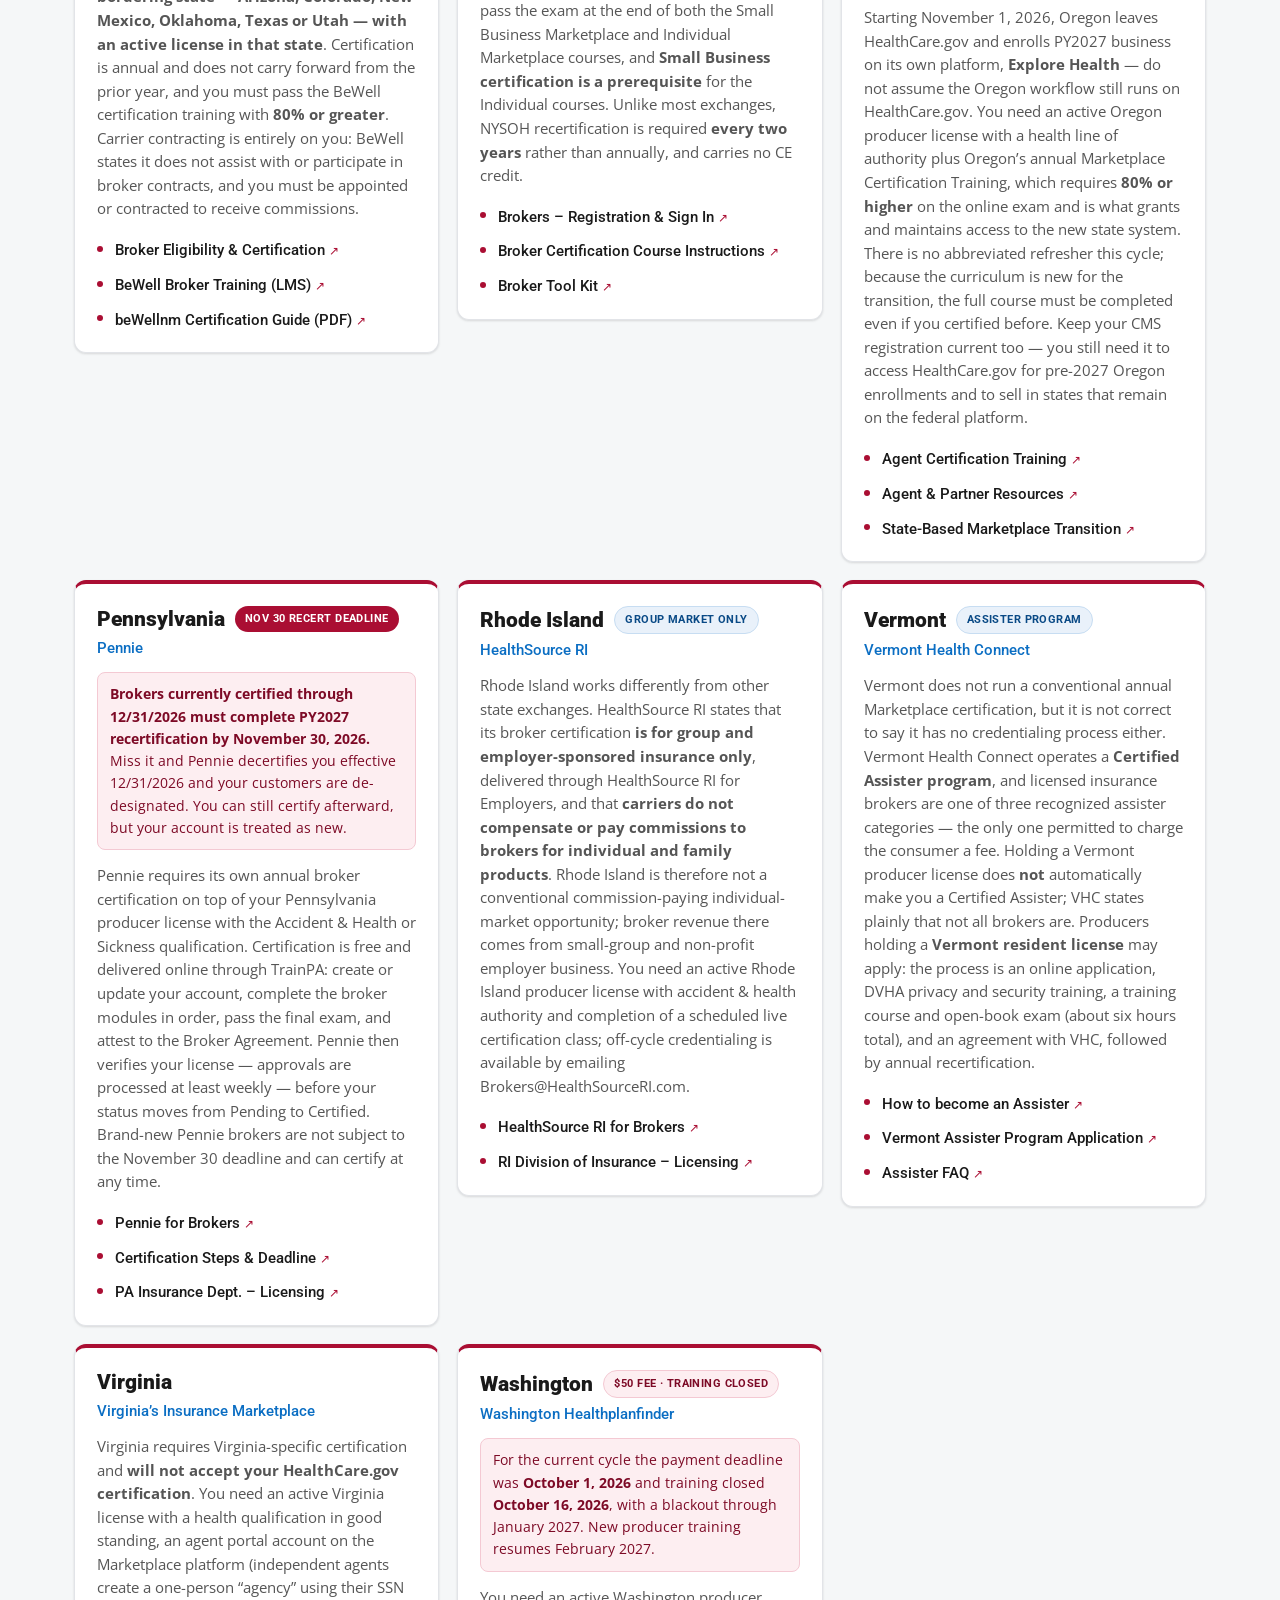
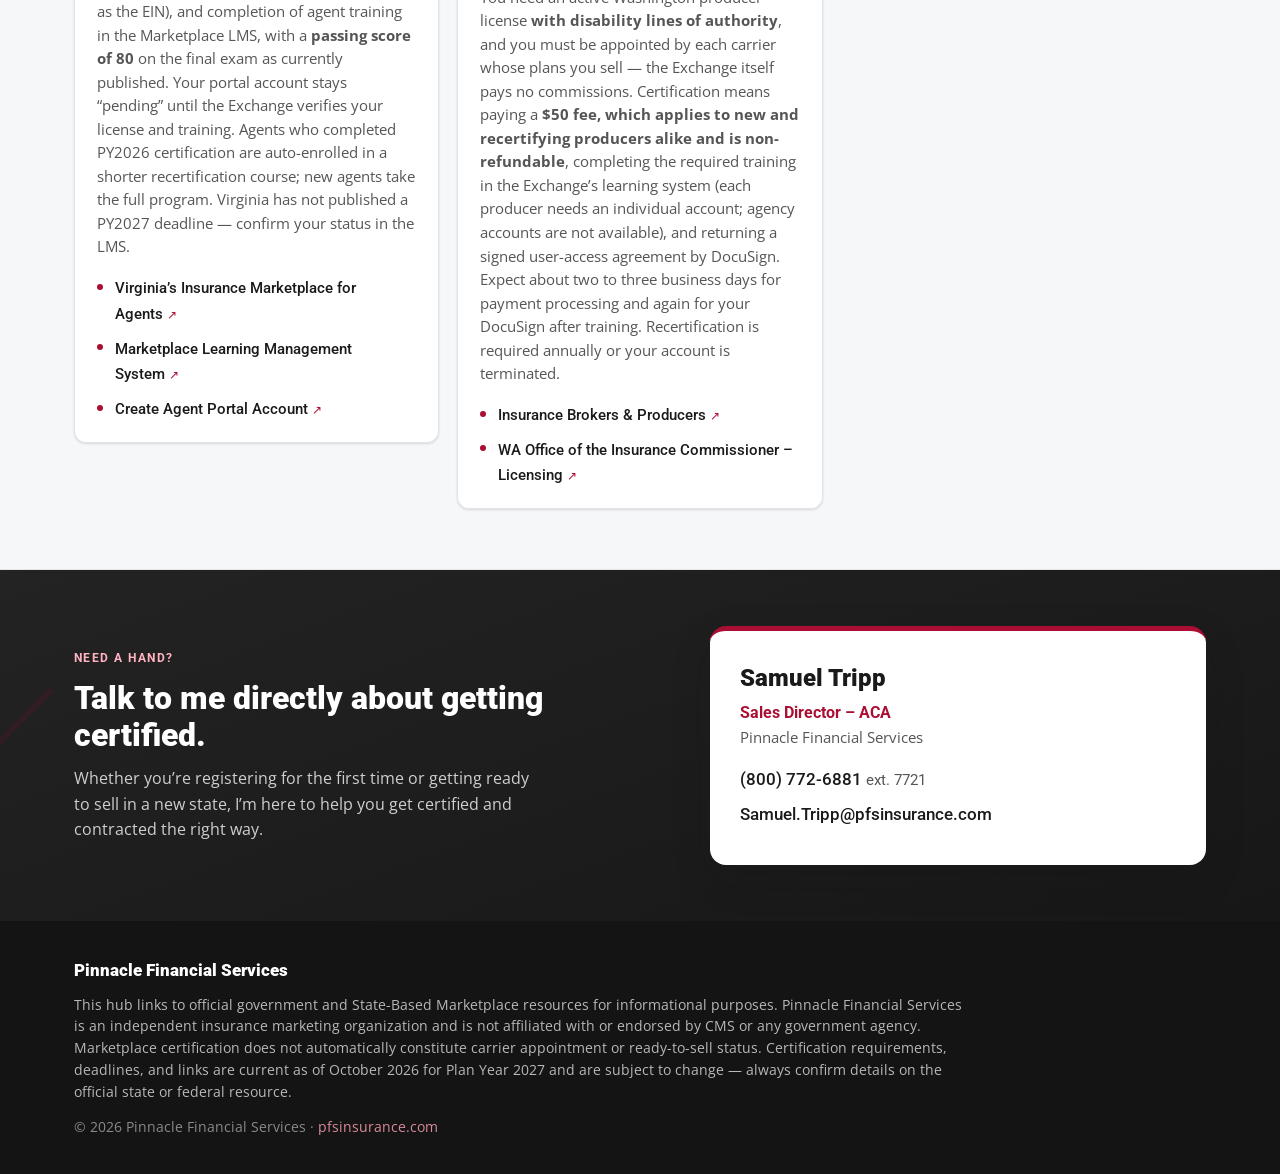
==== commit 35fe37e2: "Add PY2027 federal registration deadline guidance Co-Authored-By: Claude Opus 5.5 <noreply@anthropic" ====
--- a/index.html
+++ b/index.html
@@ -68,6 +68,7 @@
             <li><strong>State-Based Marketplaces on their own platforms are not subject to it.</strong> CMS states the moratorium does not affect registration on the State-Based Exchanges. A new agent may also certify directly with a state that runs its own Marketplace &mdash; subject to that state's own rules and windows.</li>
             <li><strong>Arkansas and Oklahoma use the federal platform</strong> (SBM-FP), so agents there register through CMS and were covered by the moratorium.</li>
           </ul>
+          <p><strong>PY2027 federal deadline:</strong> CMS has not published a single cutoff date, but you cannot enroll clients through HealthCare.gov until your PY2027 registration and training is complete. Open Enrollment runs <strong>November 1, 2026 &ndash; January 15, 2027</strong>, so finish as soon as possible. Returning agents who do not complete PY2027 registration and training will lose Marketplace access. The training system normally closes in mid-summer (PY2026 closed July 12, 2026); CMS has not yet announced the PY2027 closing date.</p>
           <p>Always verify each state's separate Marketplace requirements before assuming you are ready to sell there.</p>
           <p class="notice-src">Sources: <a href="https://www.federalregister.gov/documents/2026/09/23/2026-19493/patient-protection-and-affordable-care-act-temporary-moratoria-on-certain-agent-and-broker" target="_blank" rel="noopener noreferrer">Federal Register, 91 FR 60317 (CMS&#8209;9872&#8209;IFC)<span class="ext" aria-hidden="true">&#8599;</span></a> &middot; <a href="https://www.cms.gov/newsroom/fact-sheets/federal-marketplace-ffe-sbe-fp-anti-fraud-actions" target="_blank" rel="noopener noreferrer">CMS fact sheet<span class="ext" aria-hidden="true">&#8599;</span></a> &middot; <a href="https://nabip.org/media/11452/cms-lawsuit-hearing_press-release_261105.pdf" target="_blank" rel="noopener noreferrer">NABIP press release, Nov 5, 2026<span class="ext" aria-hidden="true">&#8599;</span></a> &middot; <a href="https://www.fiercehealthcare.com/payers/nabip-sues-cms-over-moratorium-new-aca-broker-registrations" target="_blank" rel="noopener noreferrer">Fierce Healthcare<span class="ext" aria-hidden="true">&#8599;</span></a></p>
         </div>
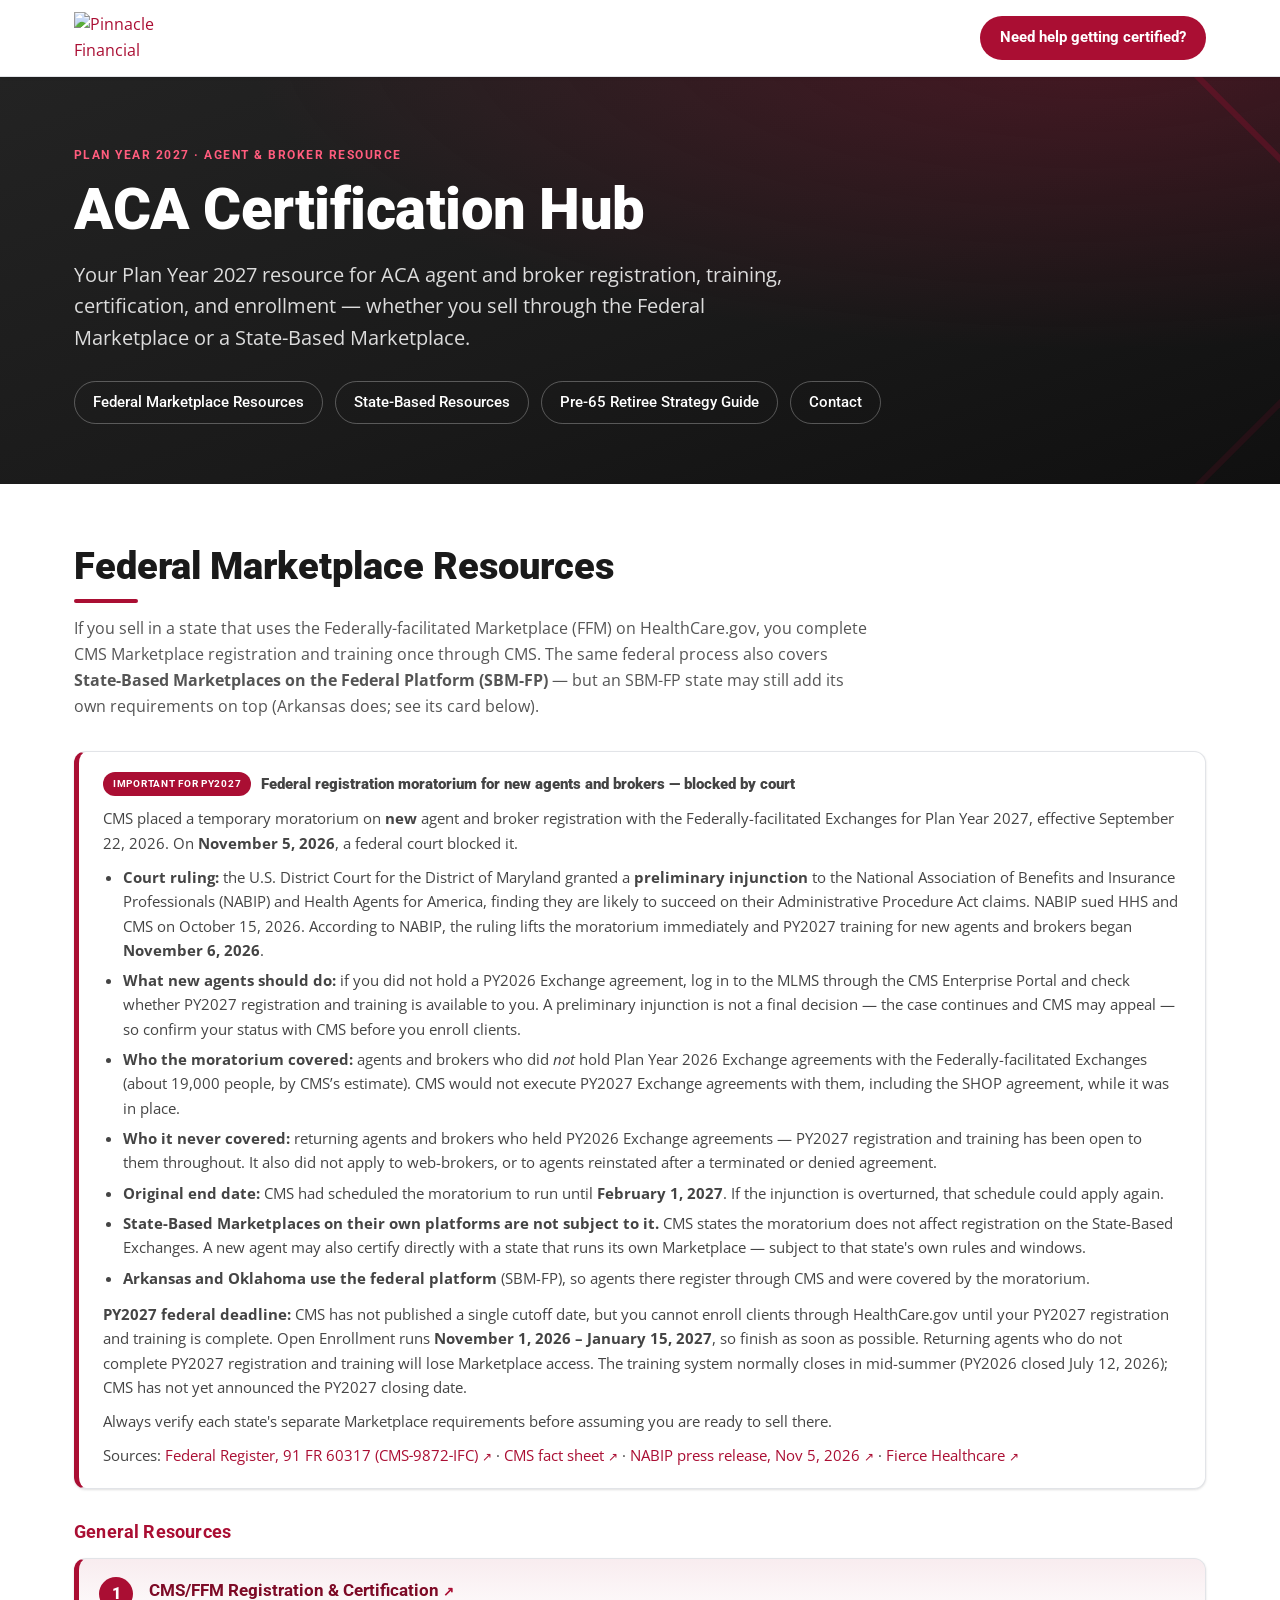
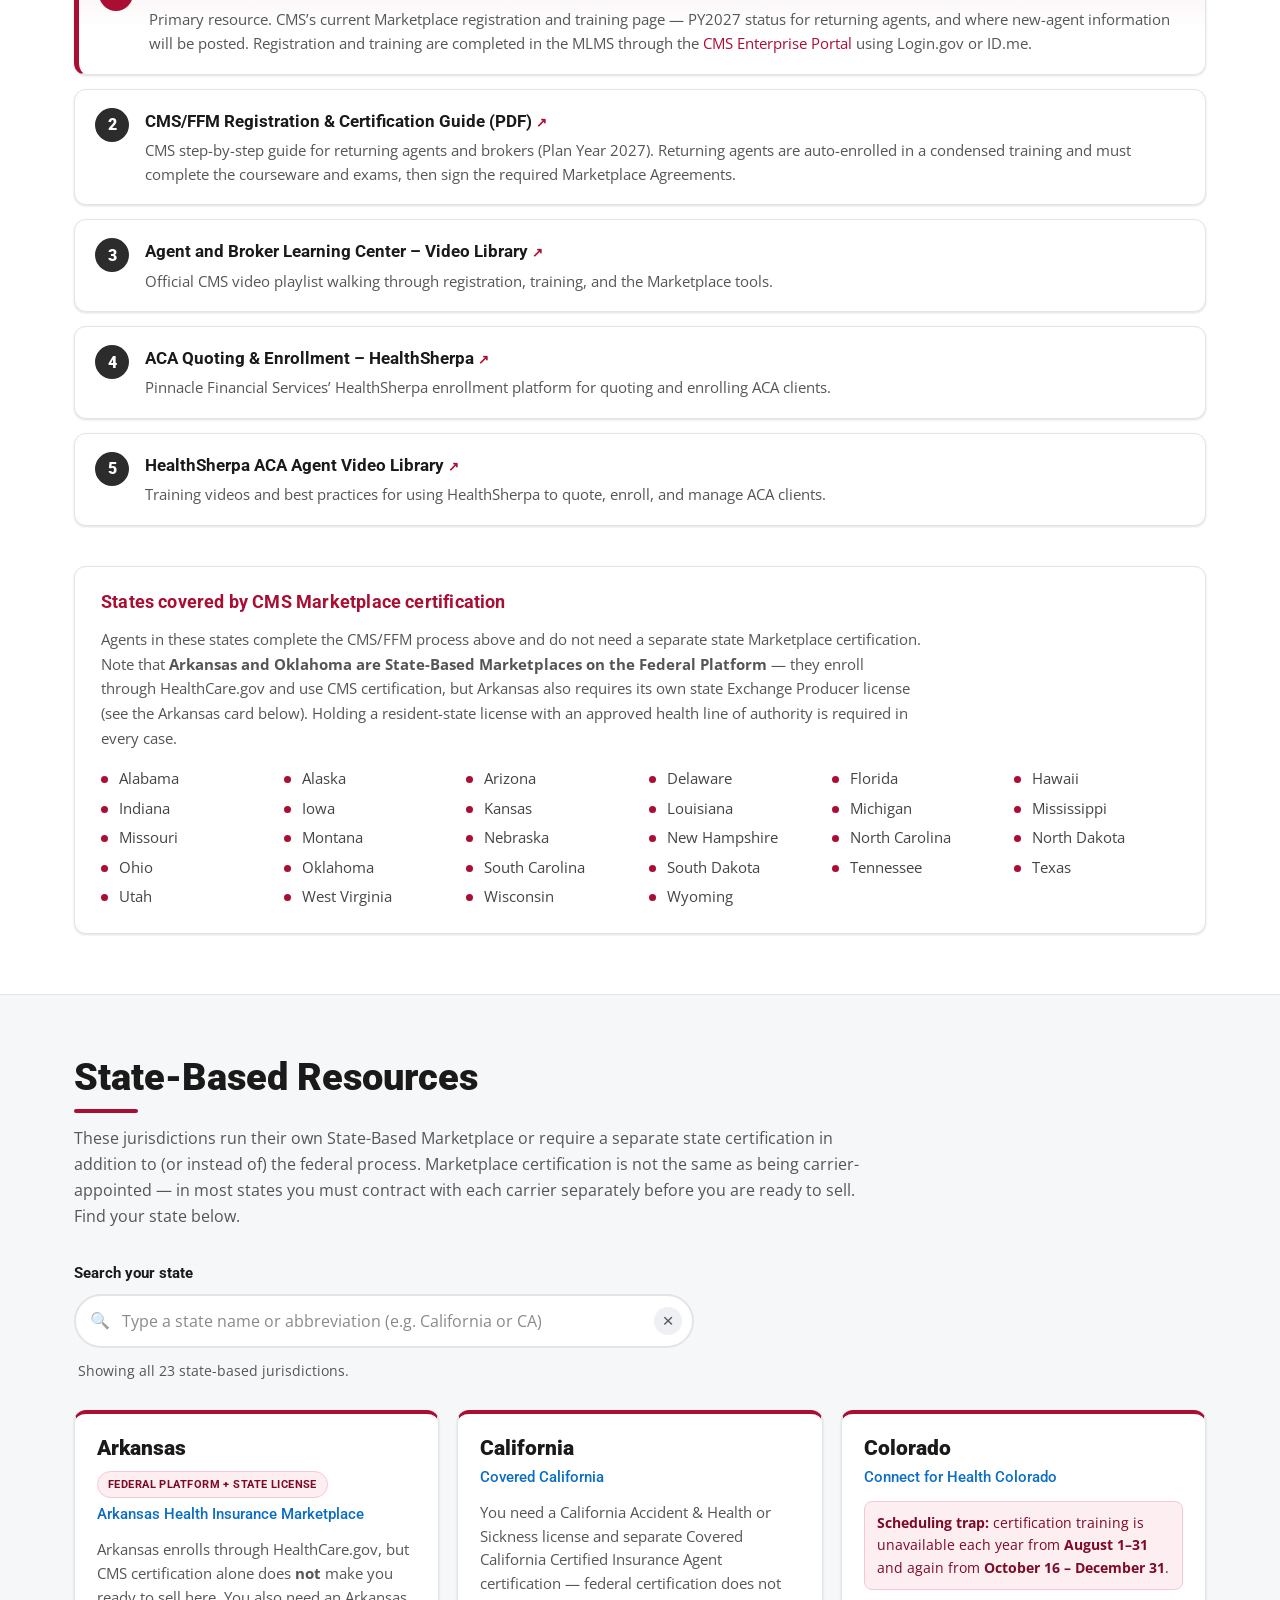
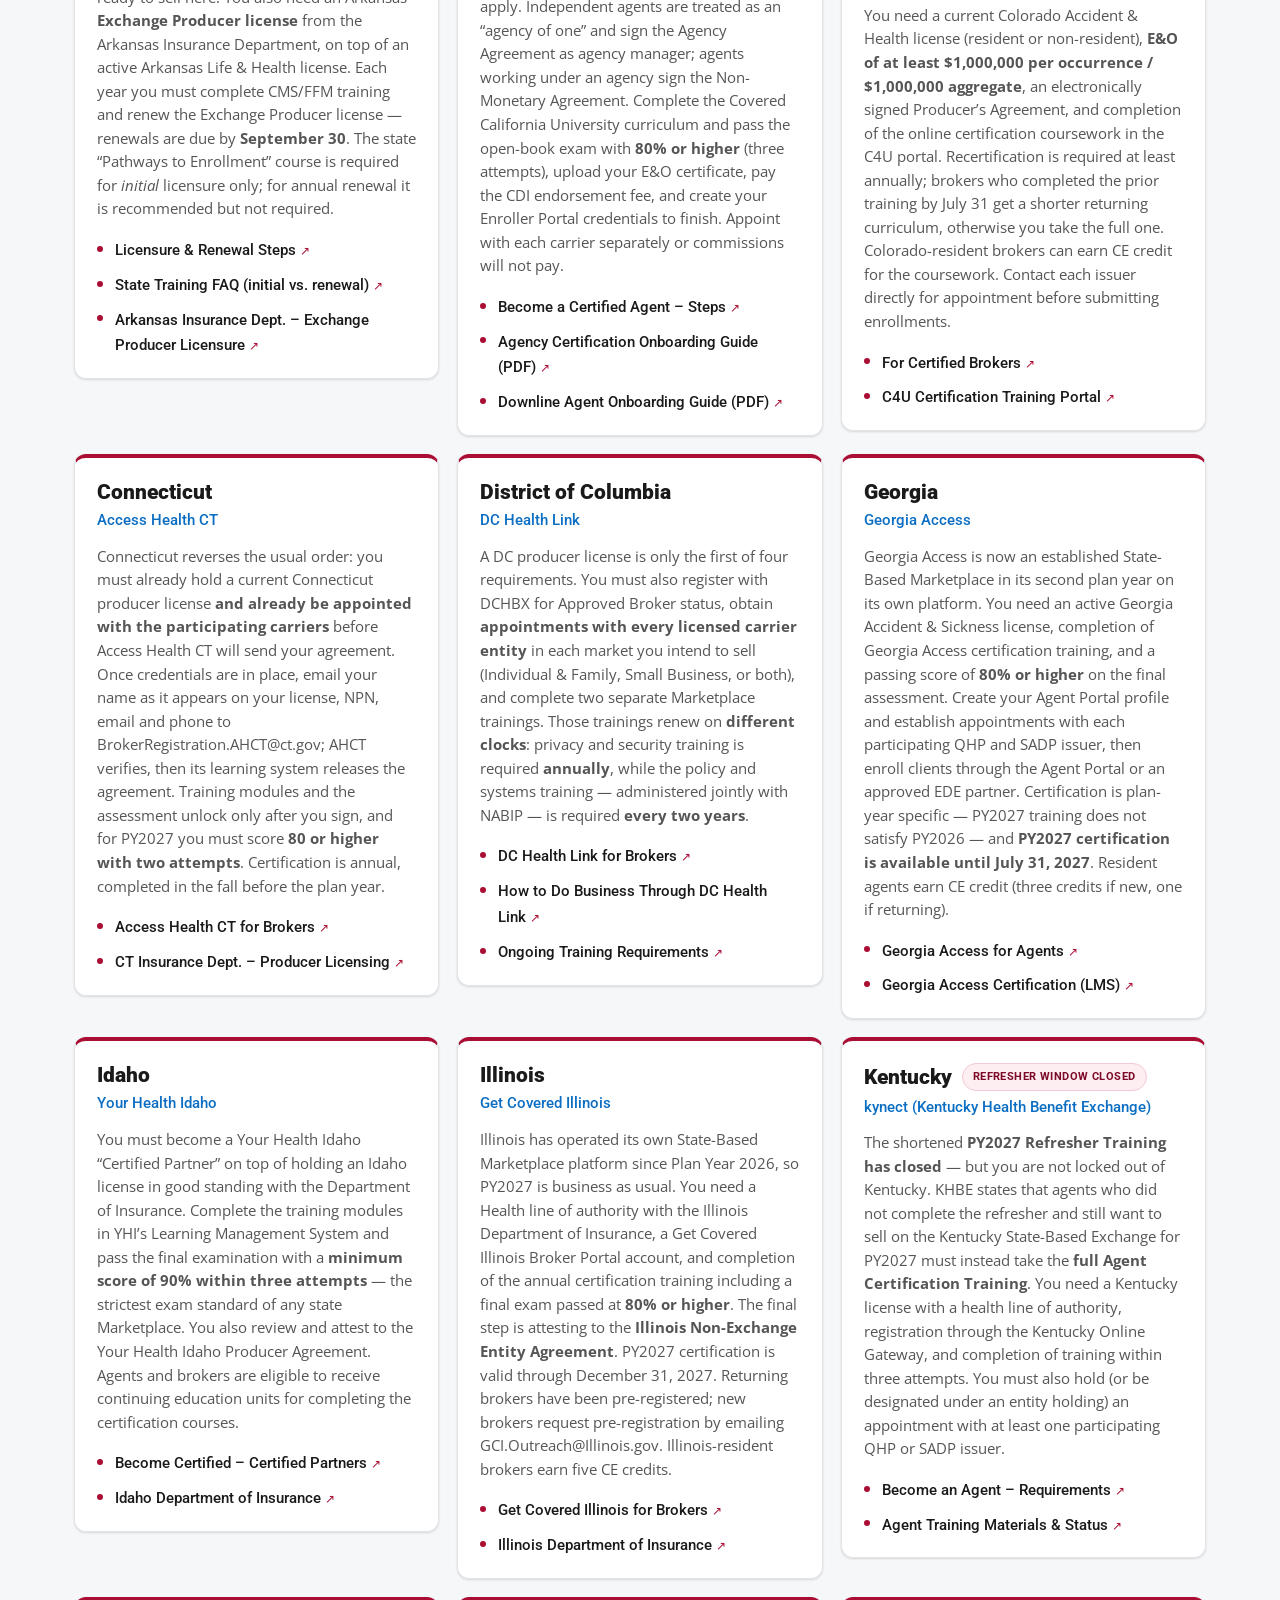
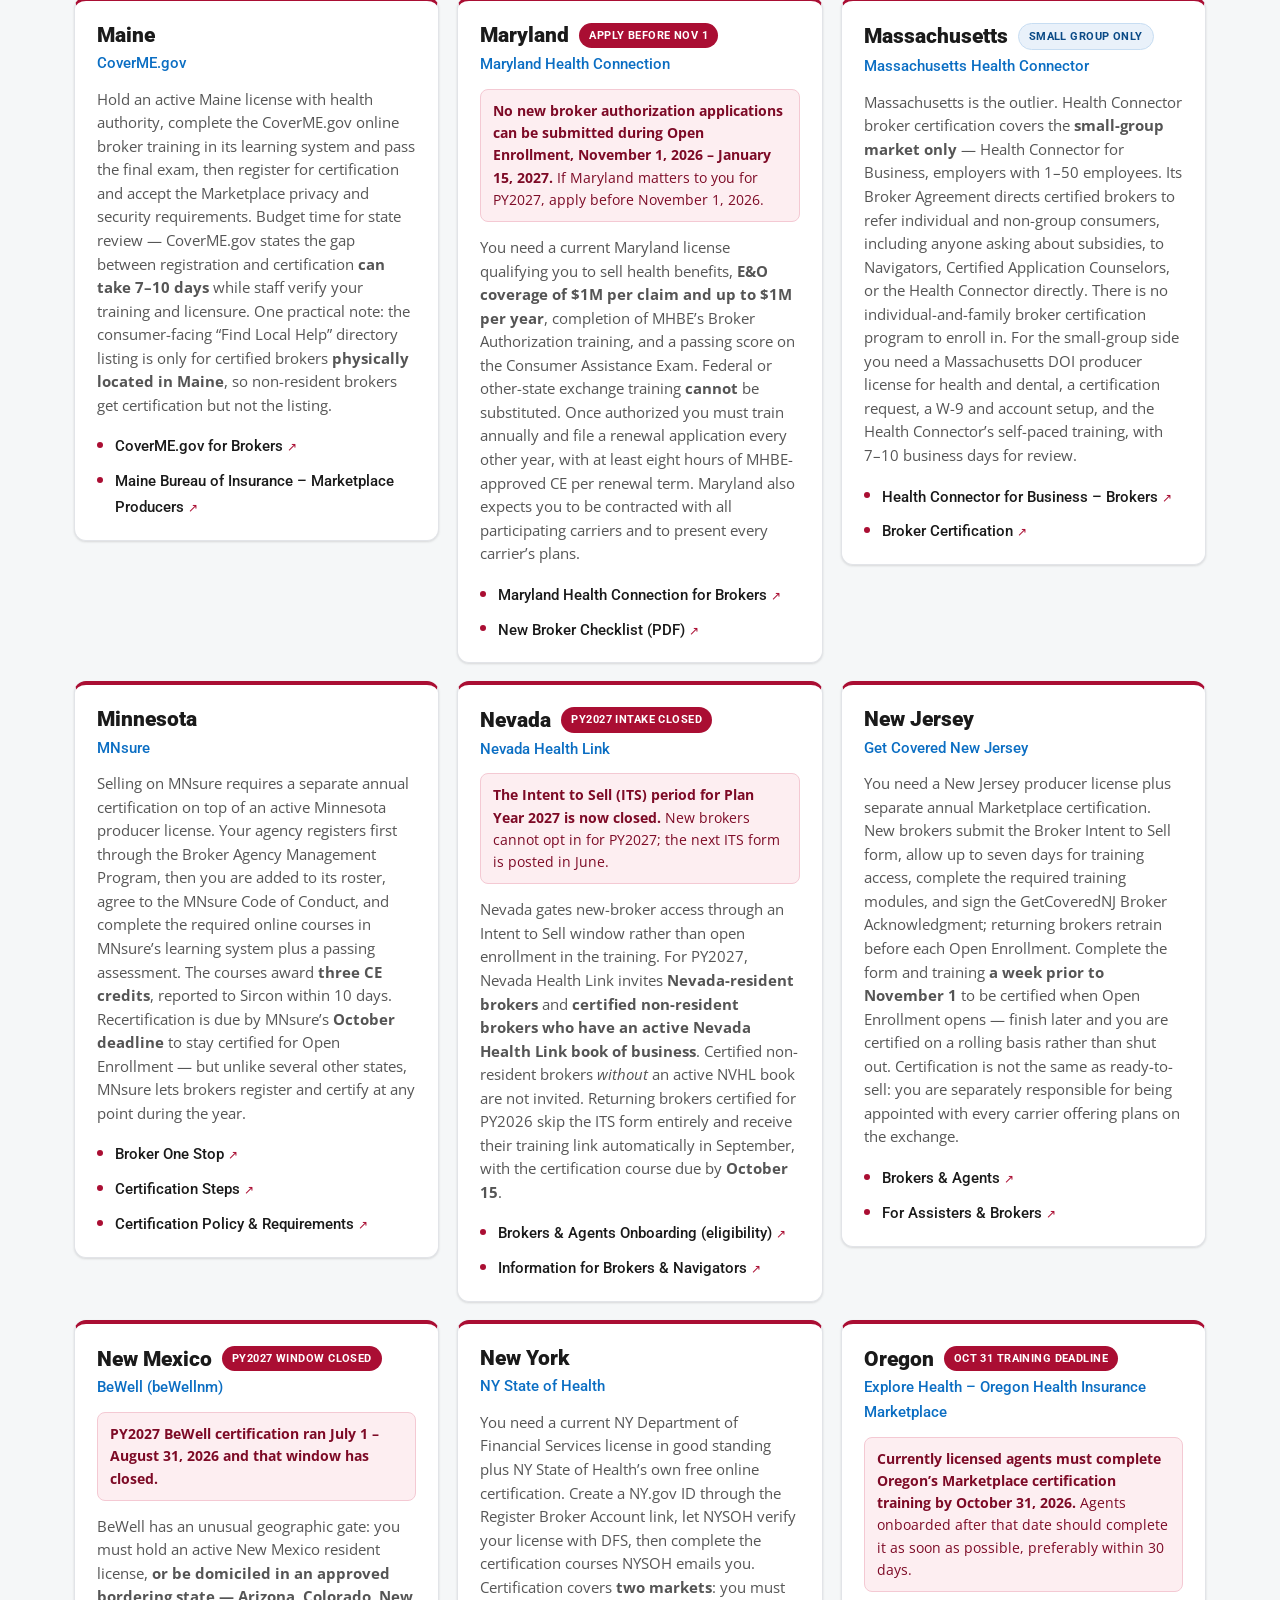
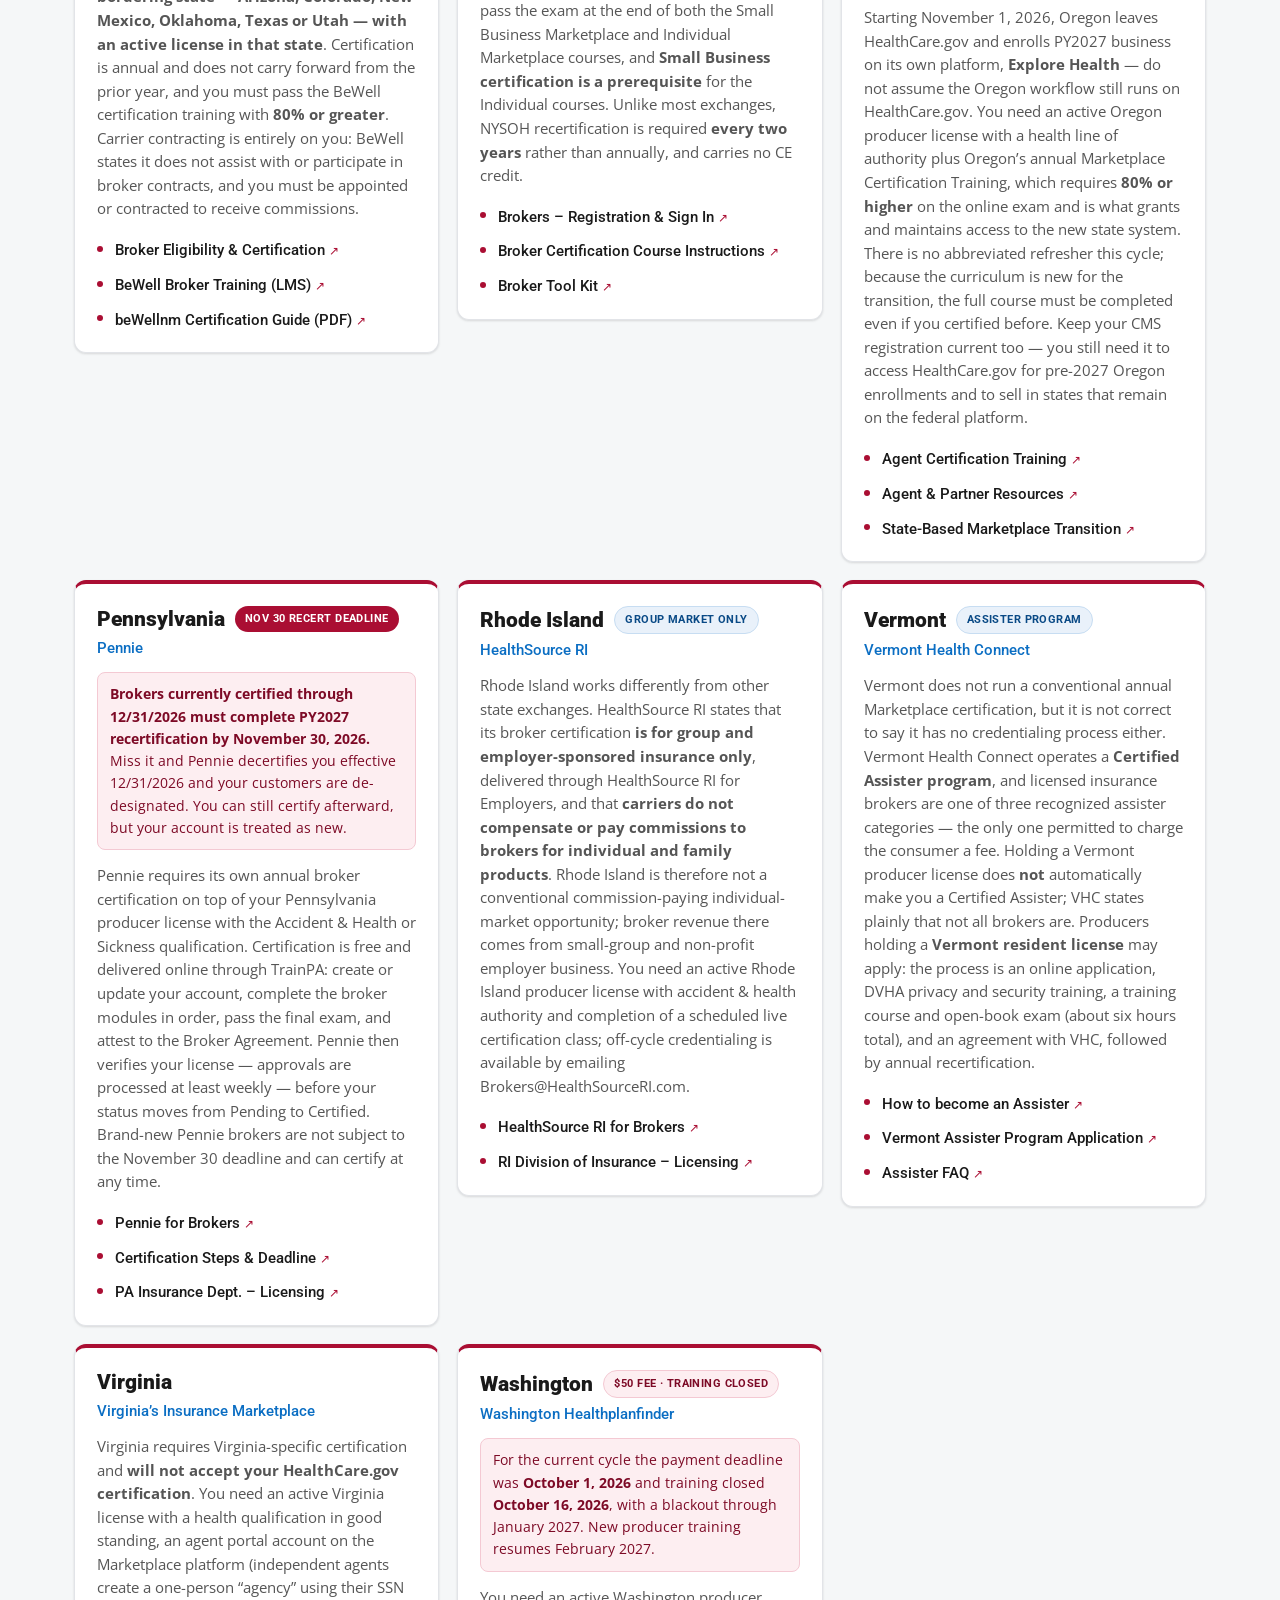
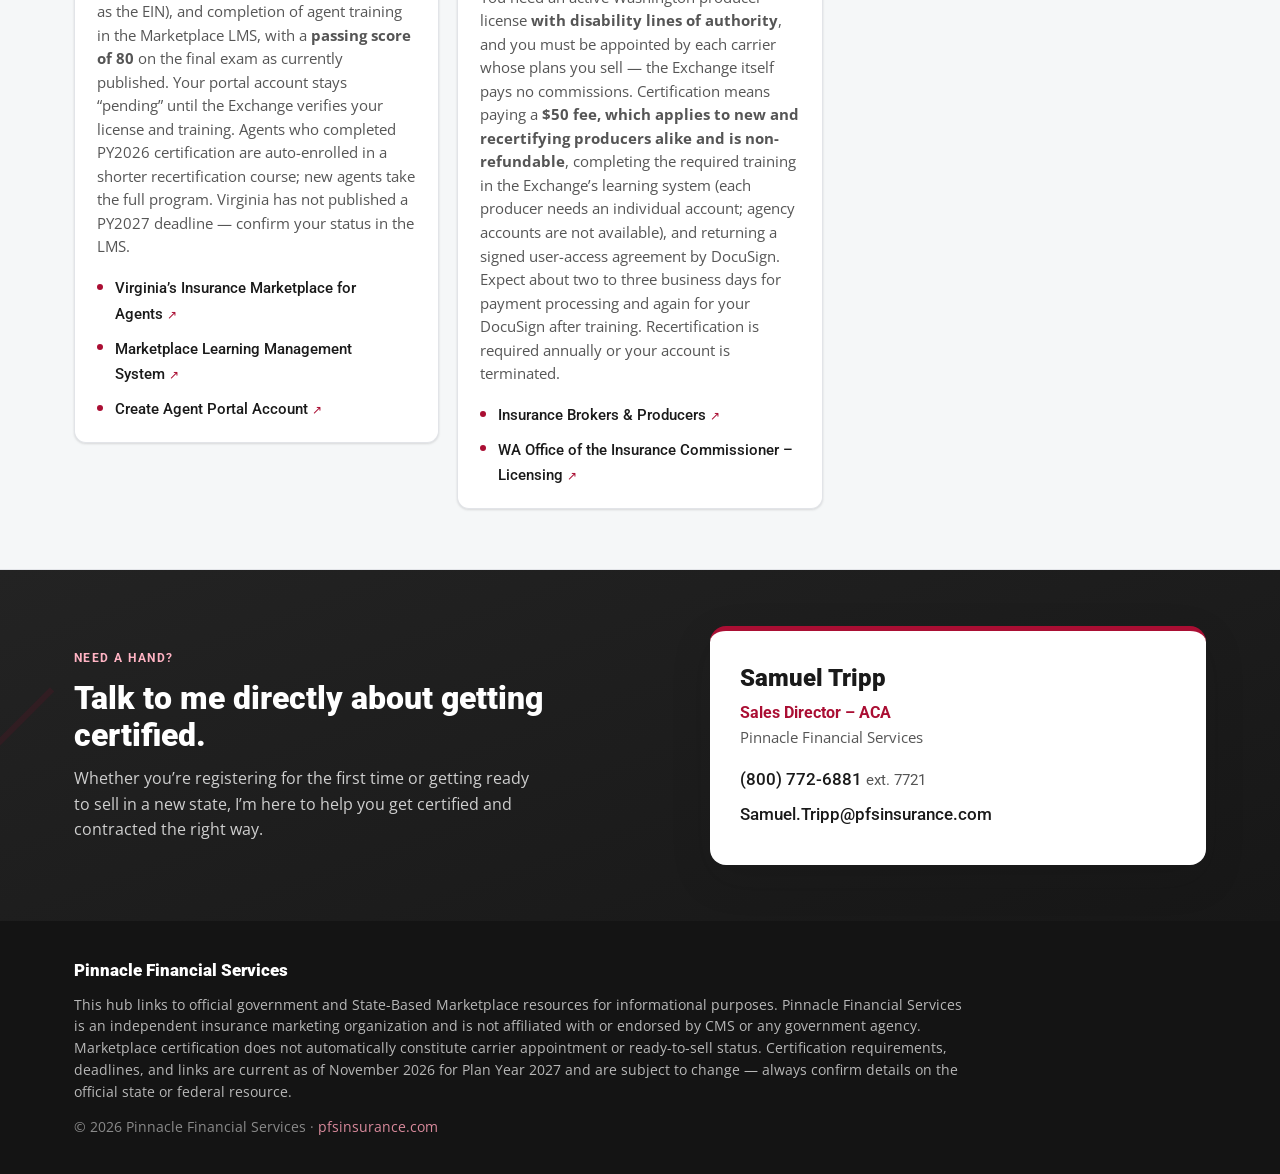
==== commit 58bef63e: "Update footer date to November 2026 Co-Authored-By: Claude Opus 5.5 <noreply@anthropic.com> Claude-S" ====
--- a/index.html
+++ b/index.html
@@ -504,7 +504,7 @@
   <footer class="site-footer">
     <div class="wrap">
       <p class="footer-brand">Pinnacle Financial Services</p>
-      <p class="footer-disclaimer">This hub links to official government and State-Based Marketplace resources for informational purposes. Pinnacle Financial Services is an independent insurance marketing organization and is not affiliated with or endorsed by CMS or any government agency. Marketplace certification does not automatically constitute carrier appointment or ready-to-sell status. Certification requirements, deadlines, and links are current as of October 2026 for Plan Year 2027 and are subject to change &mdash; always confirm details on the official state or federal resource.</p>
+      <p class="footer-disclaimer">This hub links to official government and State-Based Marketplace resources for informational purposes. Pinnacle Financial Services is an independent insurance marketing organization and is not affiliated with or endorsed by CMS or any government agency. Marketplace certification does not automatically constitute carrier appointment or ready-to-sell status. Certification requirements, deadlines, and links are current as of November 2026 for Plan Year 2027 and are subject to change &mdash; always confirm details on the official state or federal resource.</p>
       <p class="footer-meta">&copy; <span id="year"></span> Pinnacle Financial Services &middot; <a href="https://pfsinsurance.com" target="_blank" rel="noopener noreferrer">pfsinsurance.com</a></p>
     </div>
   </footer>
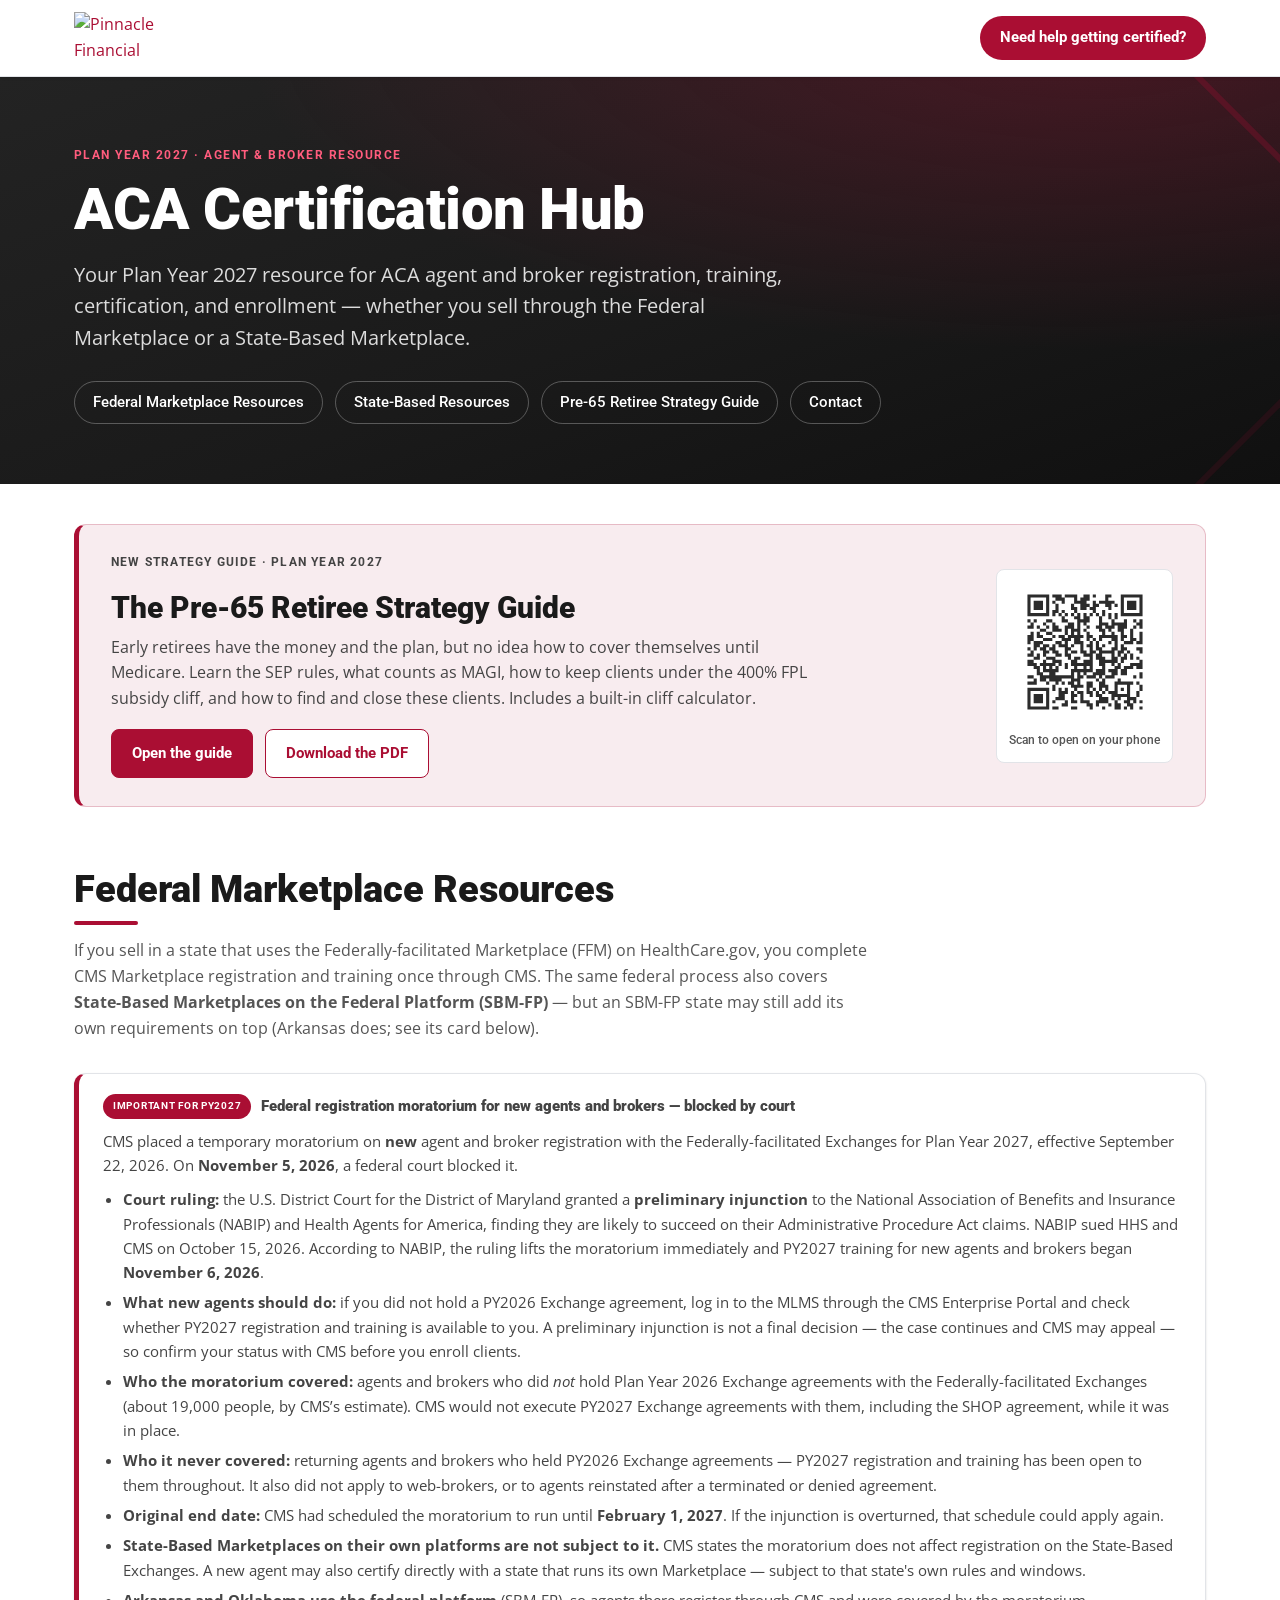
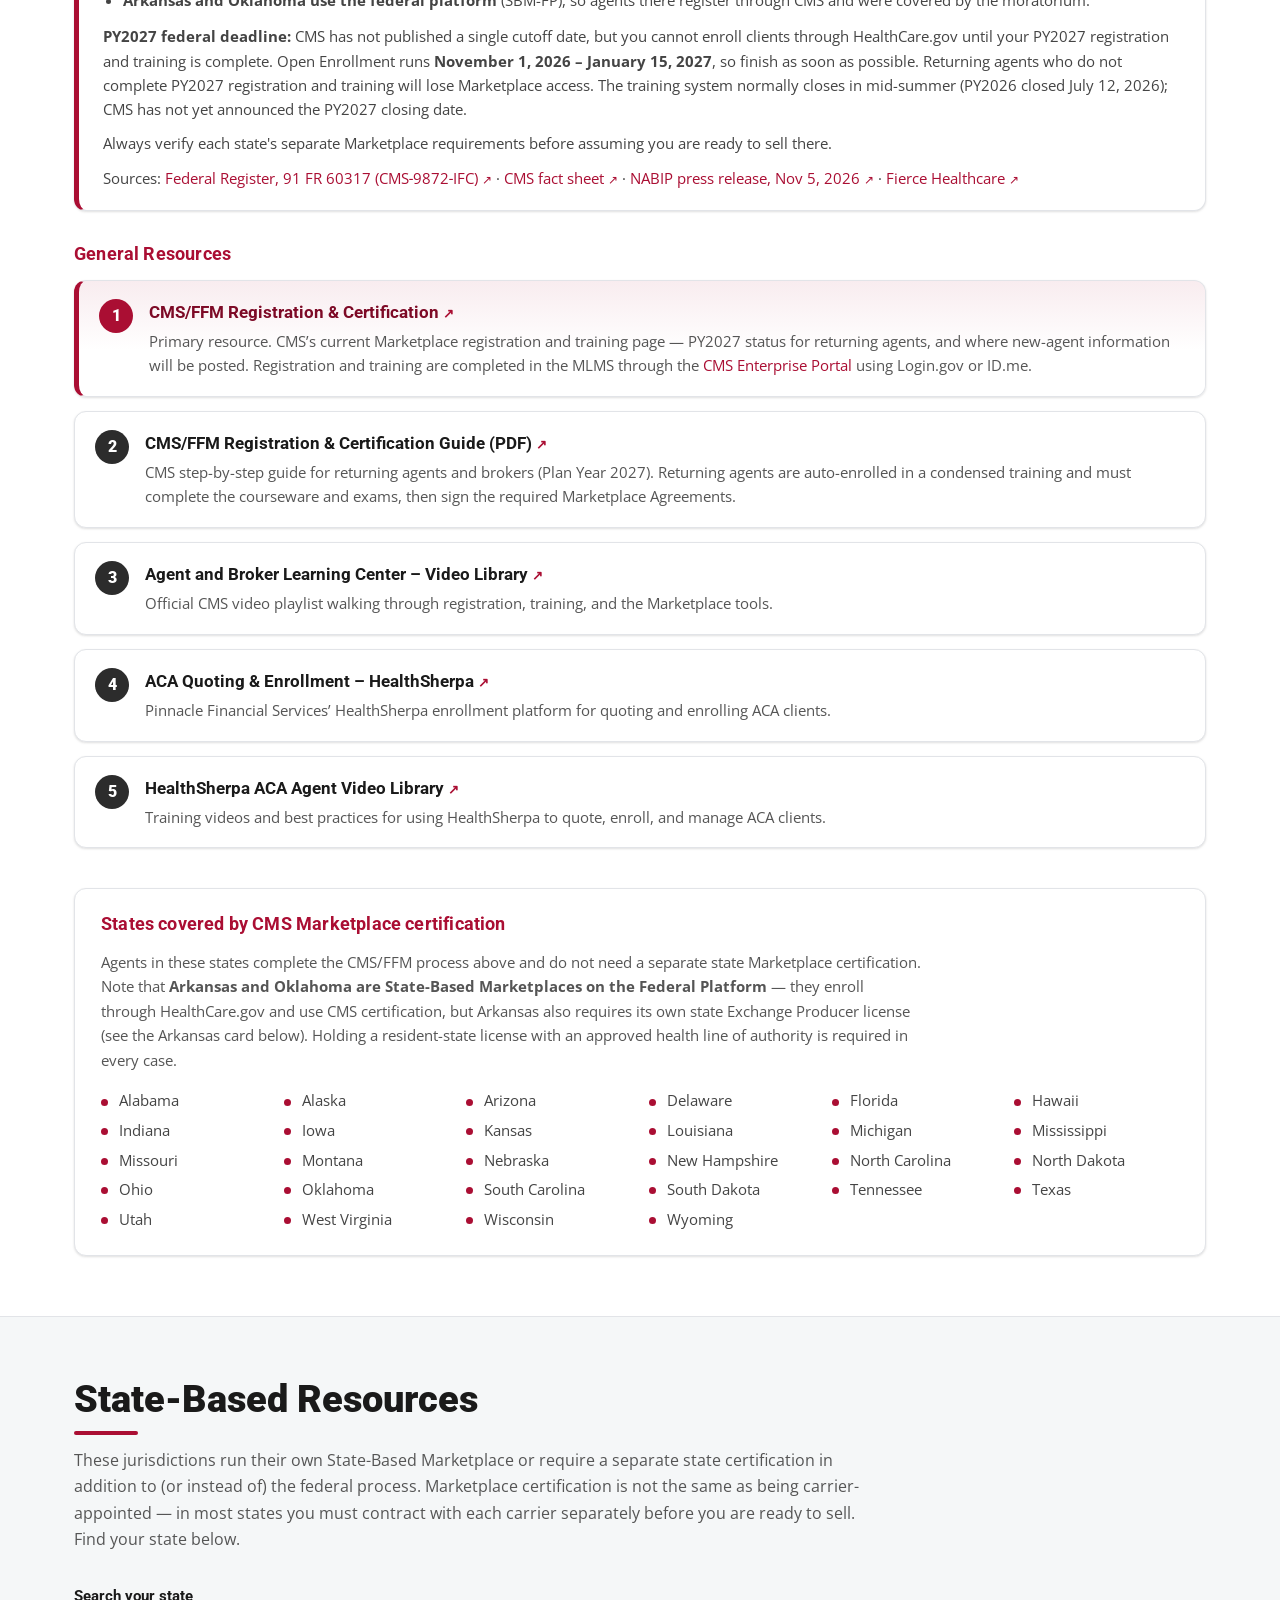
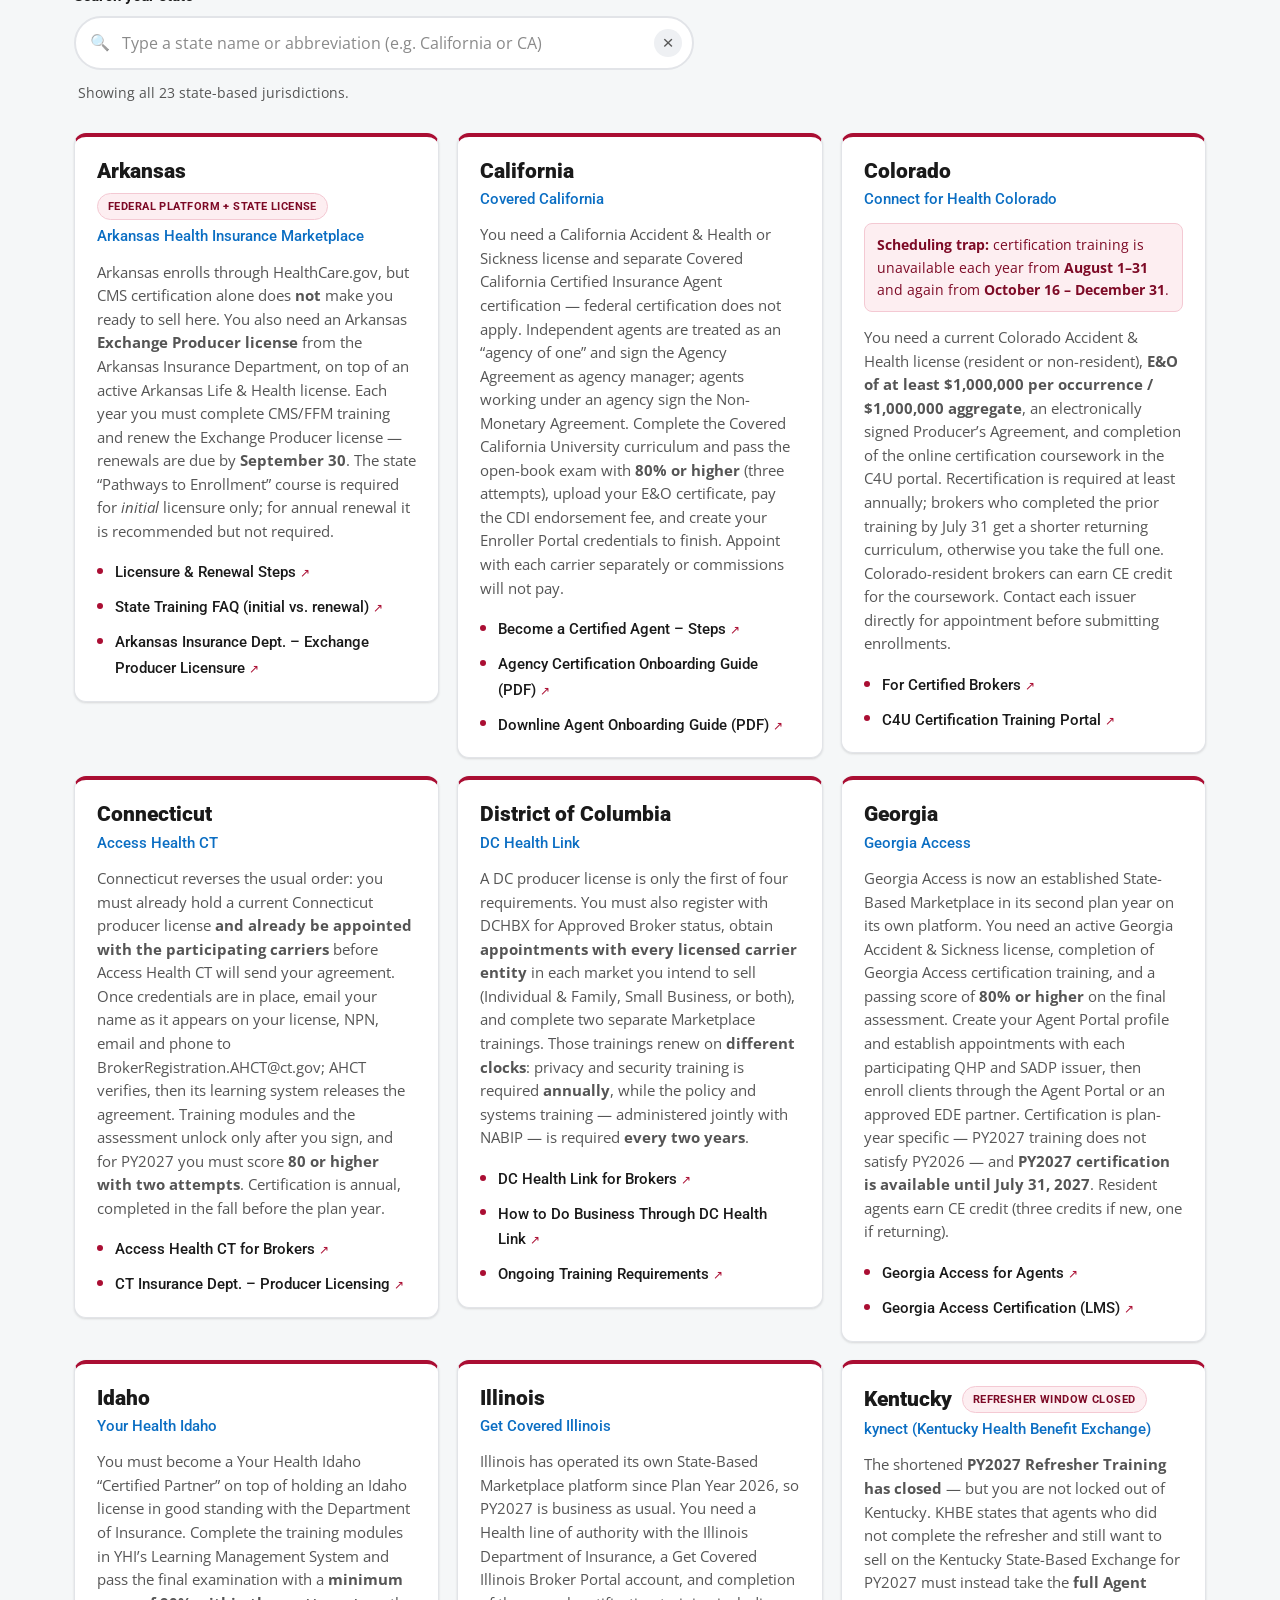
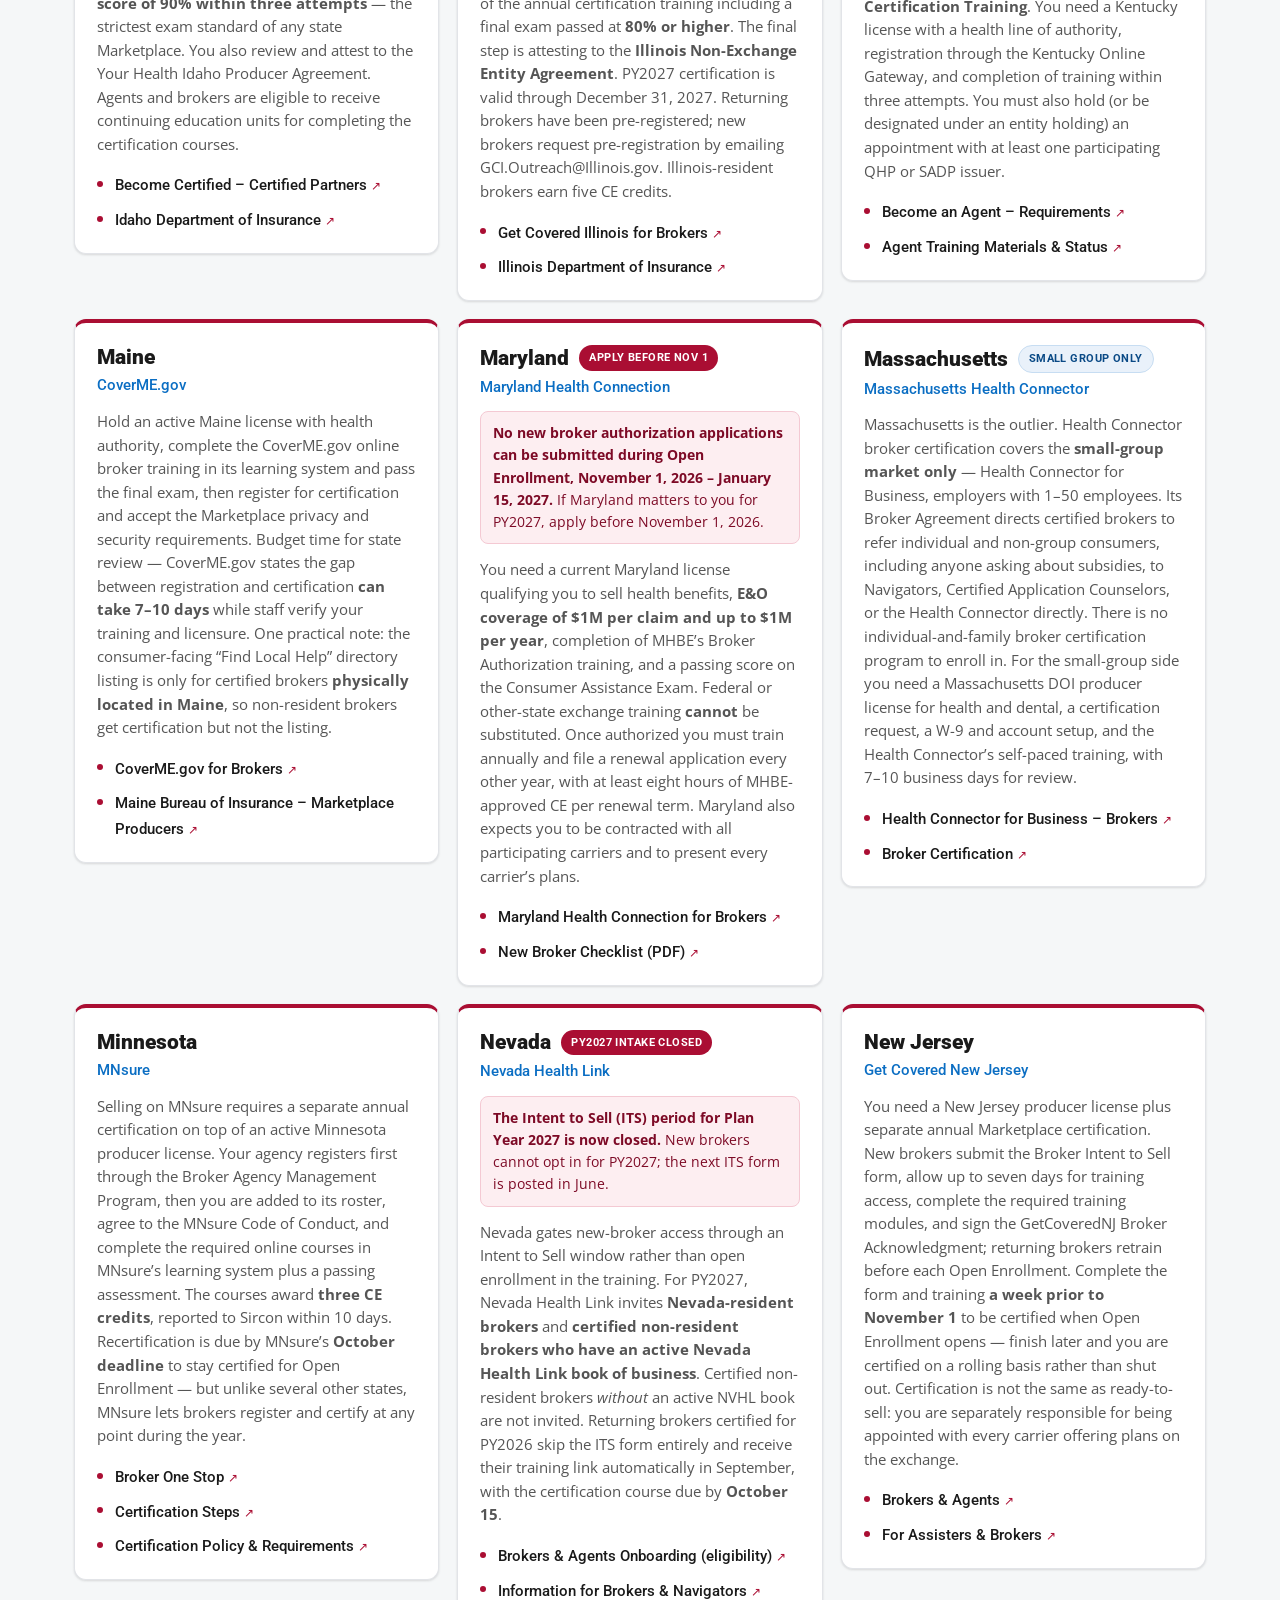
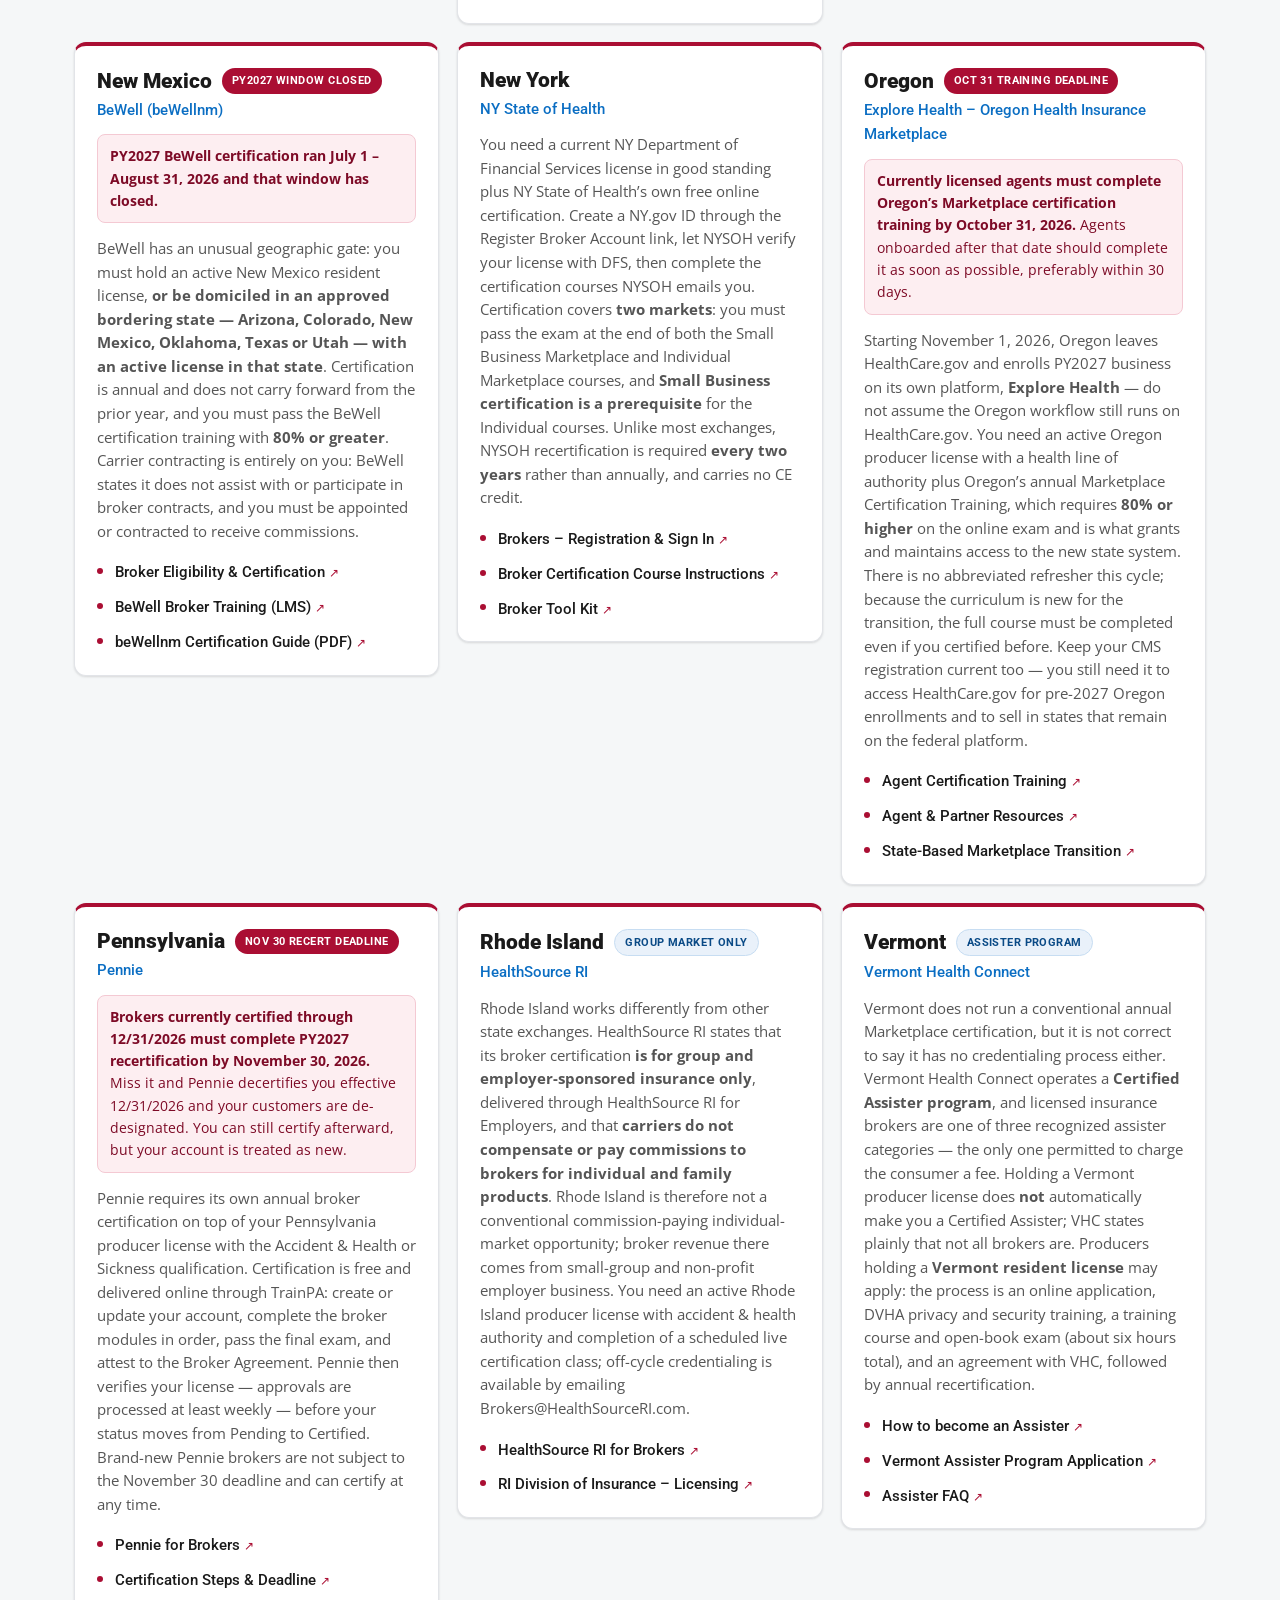
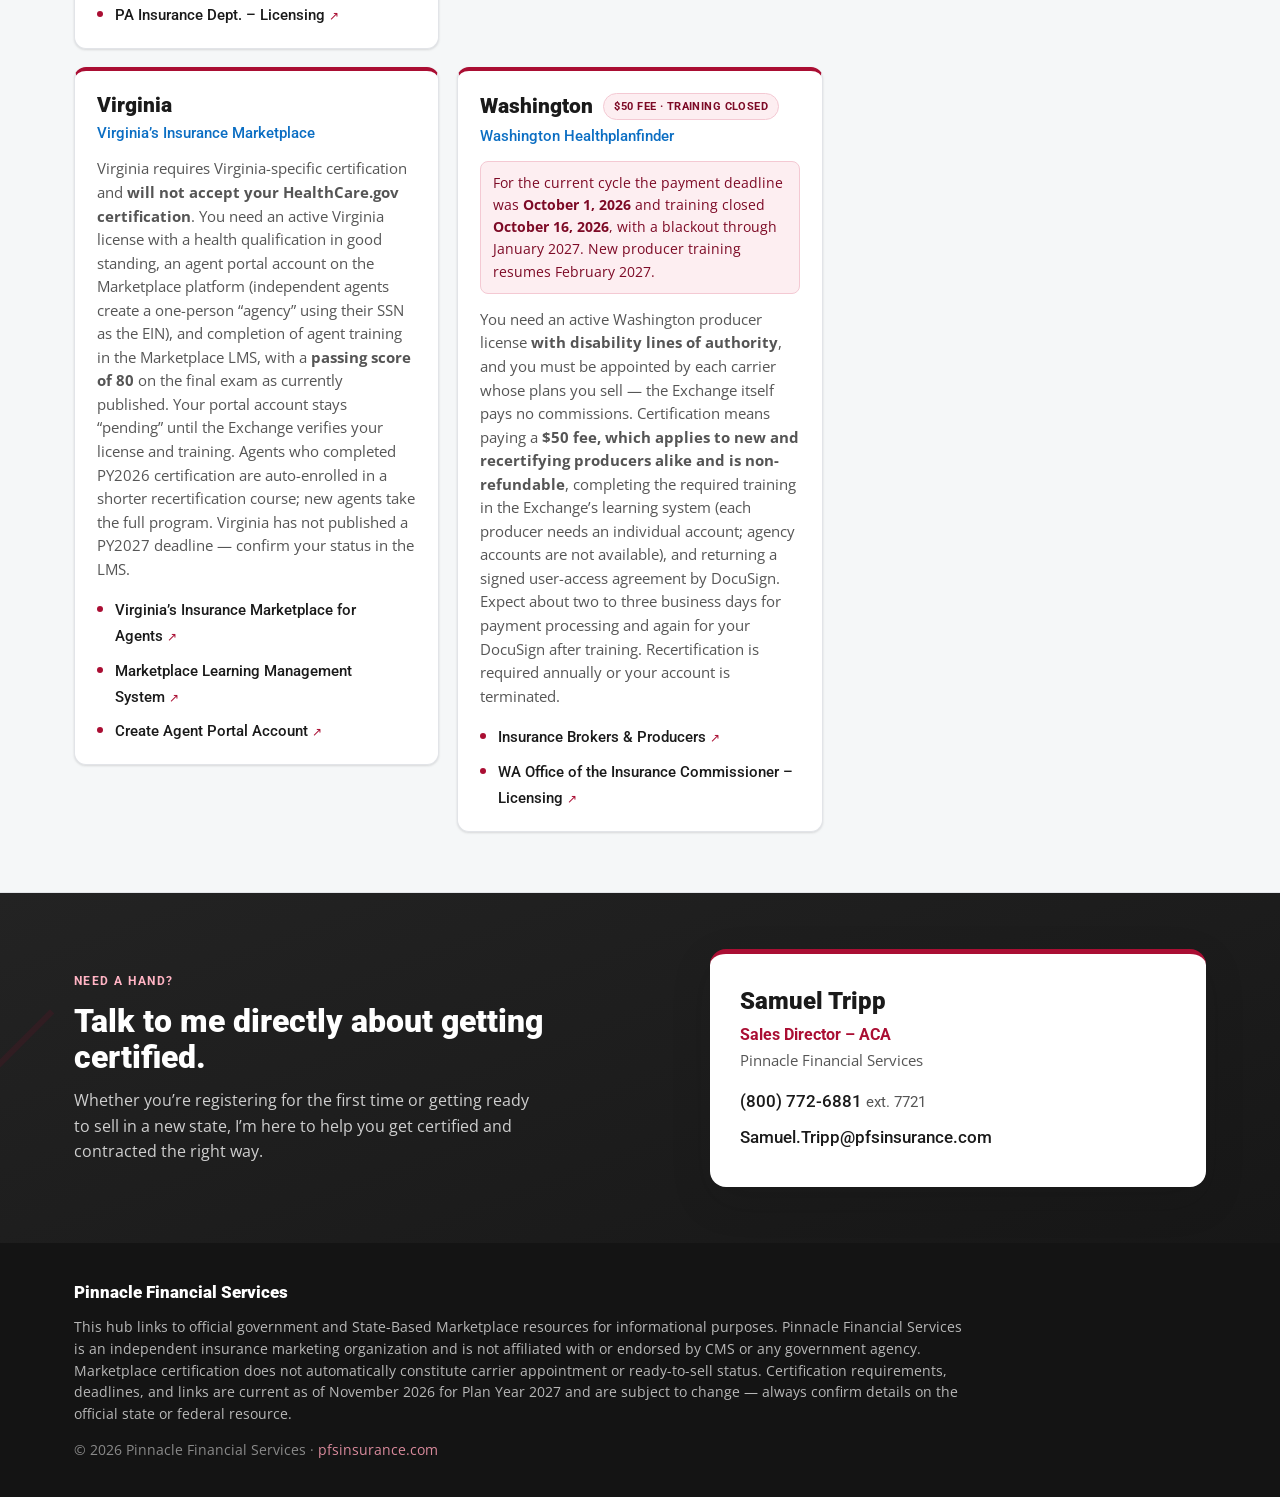
==== commit d3a3dd50: "Feature the Pre-65 Retiree Strategy Guide on the hub Adds a highlighted section under the hero with " ====
--- a/index.html
+++ b/index.html
@@ -44,6 +44,27 @@
   </section>
 
   <main id="main">
+    <!-- ================= FEATURED: PRE-65 GUIDE ================= -->
+    <section class="feature" aria-labelledby="feature-title">
+      <div class="wrap">
+        <div class="feature-card">
+          <div class="feature-copy">
+            <p class="feature-tag">New strategy guide &middot; Plan Year 2027</p>
+            <h2 id="feature-title">The Pre-65 Retiree Strategy Guide</h2>
+            <p>Early retirees have the money and the plan, but no idea how to cover themselves until Medicare. Learn the SEP rules, what counts as MAGI, how to keep clients under the 400% FPL subsidy cliff, and how to find and close these clients. Includes a built-in cliff calculator.</p>
+            <div class="feature-actions">
+              <a class="feature-btn" href="pre65/">Open the guide</a>
+              <a class="feature-btn feature-btn--ghost" href="pre65/Pre-65-ACA-Strategy-Guide-PY2027.pdf" download>Download the PDF</a>
+            </div>
+          </div>
+          <a class="feature-qr" href="pre65/" aria-label="Open the Pre-65 Retiree Strategy Guide">
+            <img src="pre65/pre65-guide-qr.svg" alt="QR code for the Pre-65 Retiree Strategy Guide" width="140" height="140" loading="lazy" />
+            <span>Scan to open on your phone</span>
+          </a>
+        </div>
+      </div>
+    </section>
+
     <!-- ================= FEDERAL ================= -->
     <section id="federal" class="section" aria-labelledby="federal-title">
       <div class="wrap">
--- a/style.css
+++ b/style.css
@@ -283,6 +283,40 @@
 .footer-meta { margin: 0; color: #8a8a8a; }
 .footer-meta a { color: #d98a9c; }
 
+/* ================= FEATURED GUIDE ================= */
+.feature { padding: 40px 0 0; }
+.feature-card {
+  display: grid; grid-template-columns: minmax(0, 1fr) auto; gap: 32px; align-items: center;
+  background: var(--crimson-tint); border: 1px solid rgba(170, 14, 51, 0.22);
+  border-left: 5px solid var(--crimson); border-radius: var(--radius); padding: 28px 32px;
+}
+.feature-tag {
+  font-family: var(--heading); font-weight: 700; letter-spacing: .1em; text-transform: uppercase;
+  font-size: .75rem; color: var(--crimson); margin: 0 0 8px;
+}
+.feature-copy h2 { font-size: clamp(1.4rem, 3vw, 1.85rem); font-weight: 900; margin: 0 0 10px; }
+.feature-copy p { margin: 0 0 18px; max-width: 720px; color: var(--gray-700); }
+.feature-actions { display: flex; flex-wrap: wrap; gap: 12px; }
+.feature-btn {
+  display: inline-block; font-family: var(--heading); font-weight: 700; font-size: .95rem;
+  background: var(--crimson); color: #fff; border: 1px solid var(--crimson);
+  padding: 11px 20px; border-radius: var(--radius-sm);
+}
+.feature-btn:hover { background: var(--crimson-dark); border-color: var(--crimson-dark); color: #fff; text-decoration: none; }
+.feature-btn--ghost { background: #fff; color: var(--crimson); }
+.feature-btn--ghost:hover { background: #fff; color: var(--crimson-dark); }
+.feature-qr {
+  display: flex; flex-direction: column; align-items: center; gap: 8px;
+  background: #fff; border: 1px solid var(--gray-200); border-radius: var(--radius-sm); padding: 12px;
+  font-family: var(--heading); font-size: .78rem; font-weight: 500; color: var(--gray-600); text-align: center;
+}
+.feature-qr:hover { text-decoration: none; box-shadow: var(--shadow-md); }
+.feature-qr img { display: block; width: 140px; height: 140px; }
+@media (max-width: 720px) {
+  .feature-card { grid-template-columns: 1fr; padding: 22px 20px; }
+  .feature-qr { display: none; }
+}
+
 /* ================= RESPONSIVE ================= */
 @media (max-width: 860px) {
   .contact-inner { grid-template-columns: 1fr; gap: 28px; }
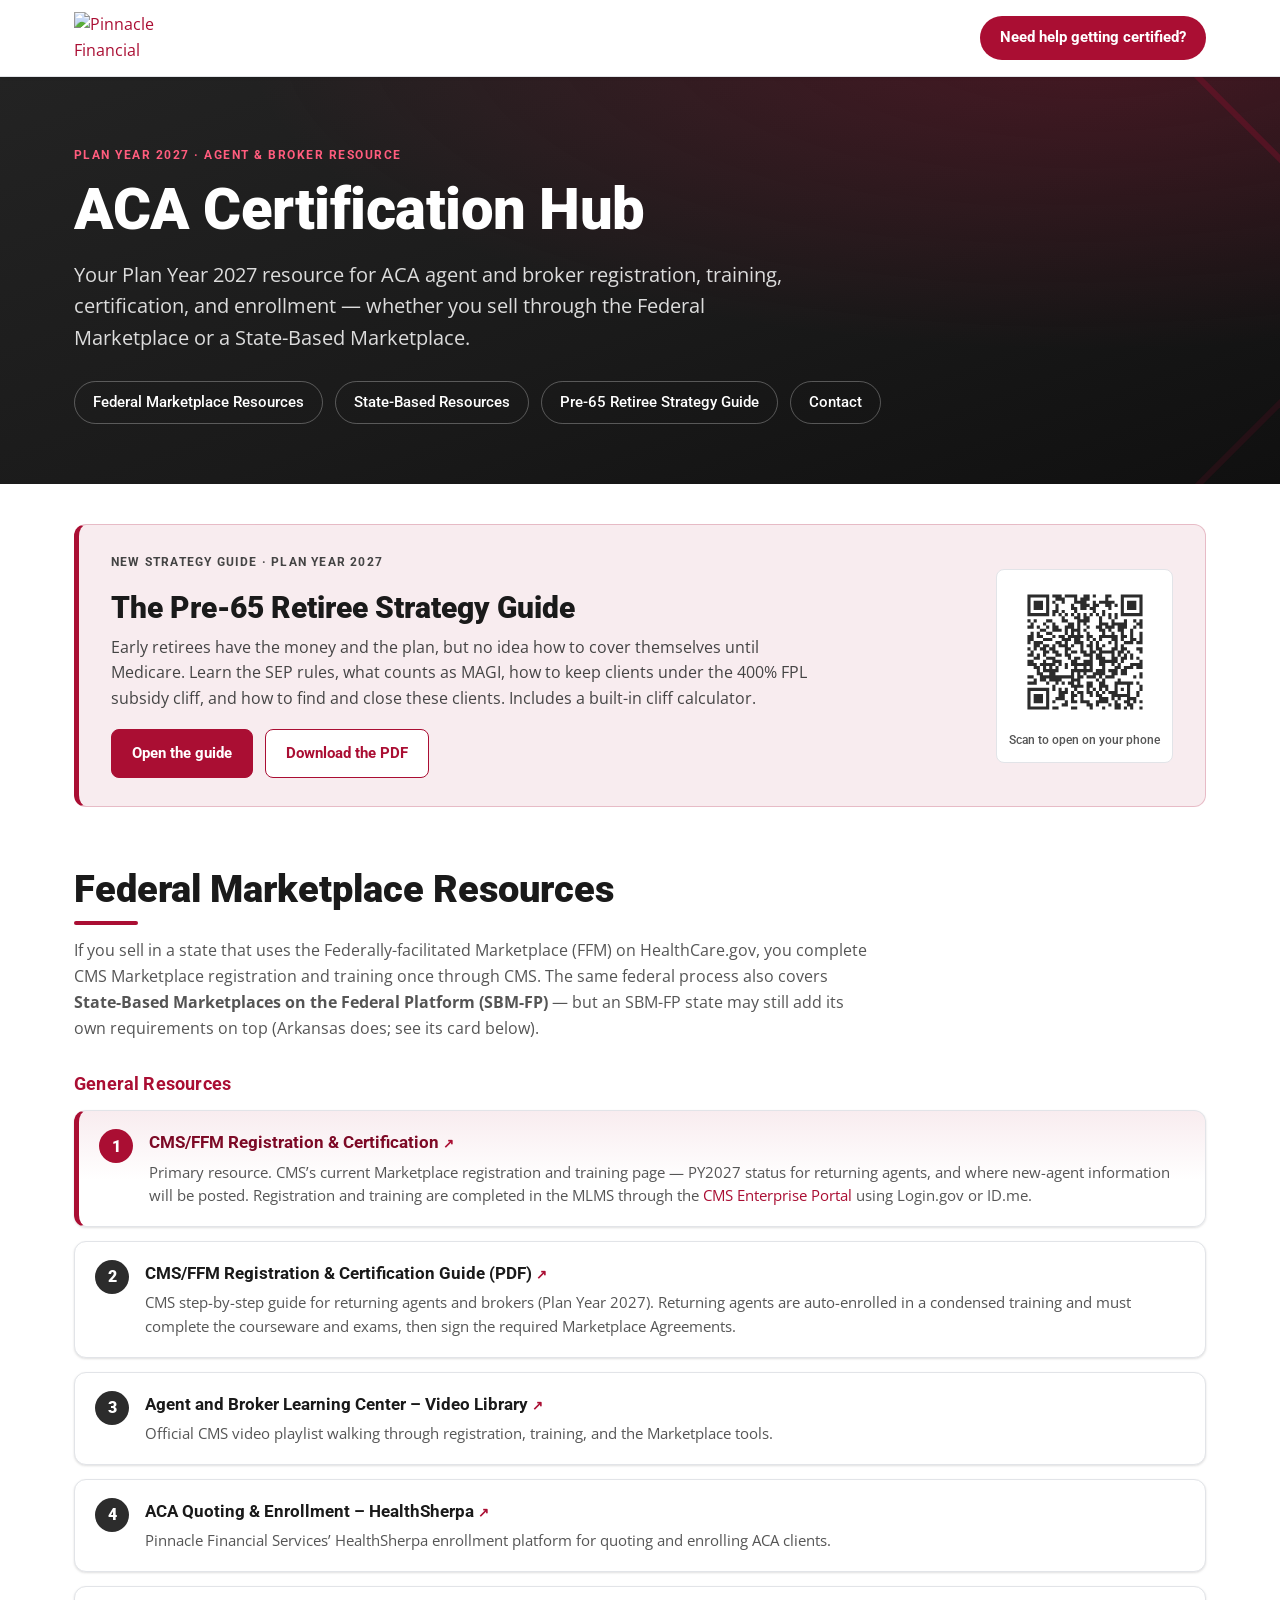
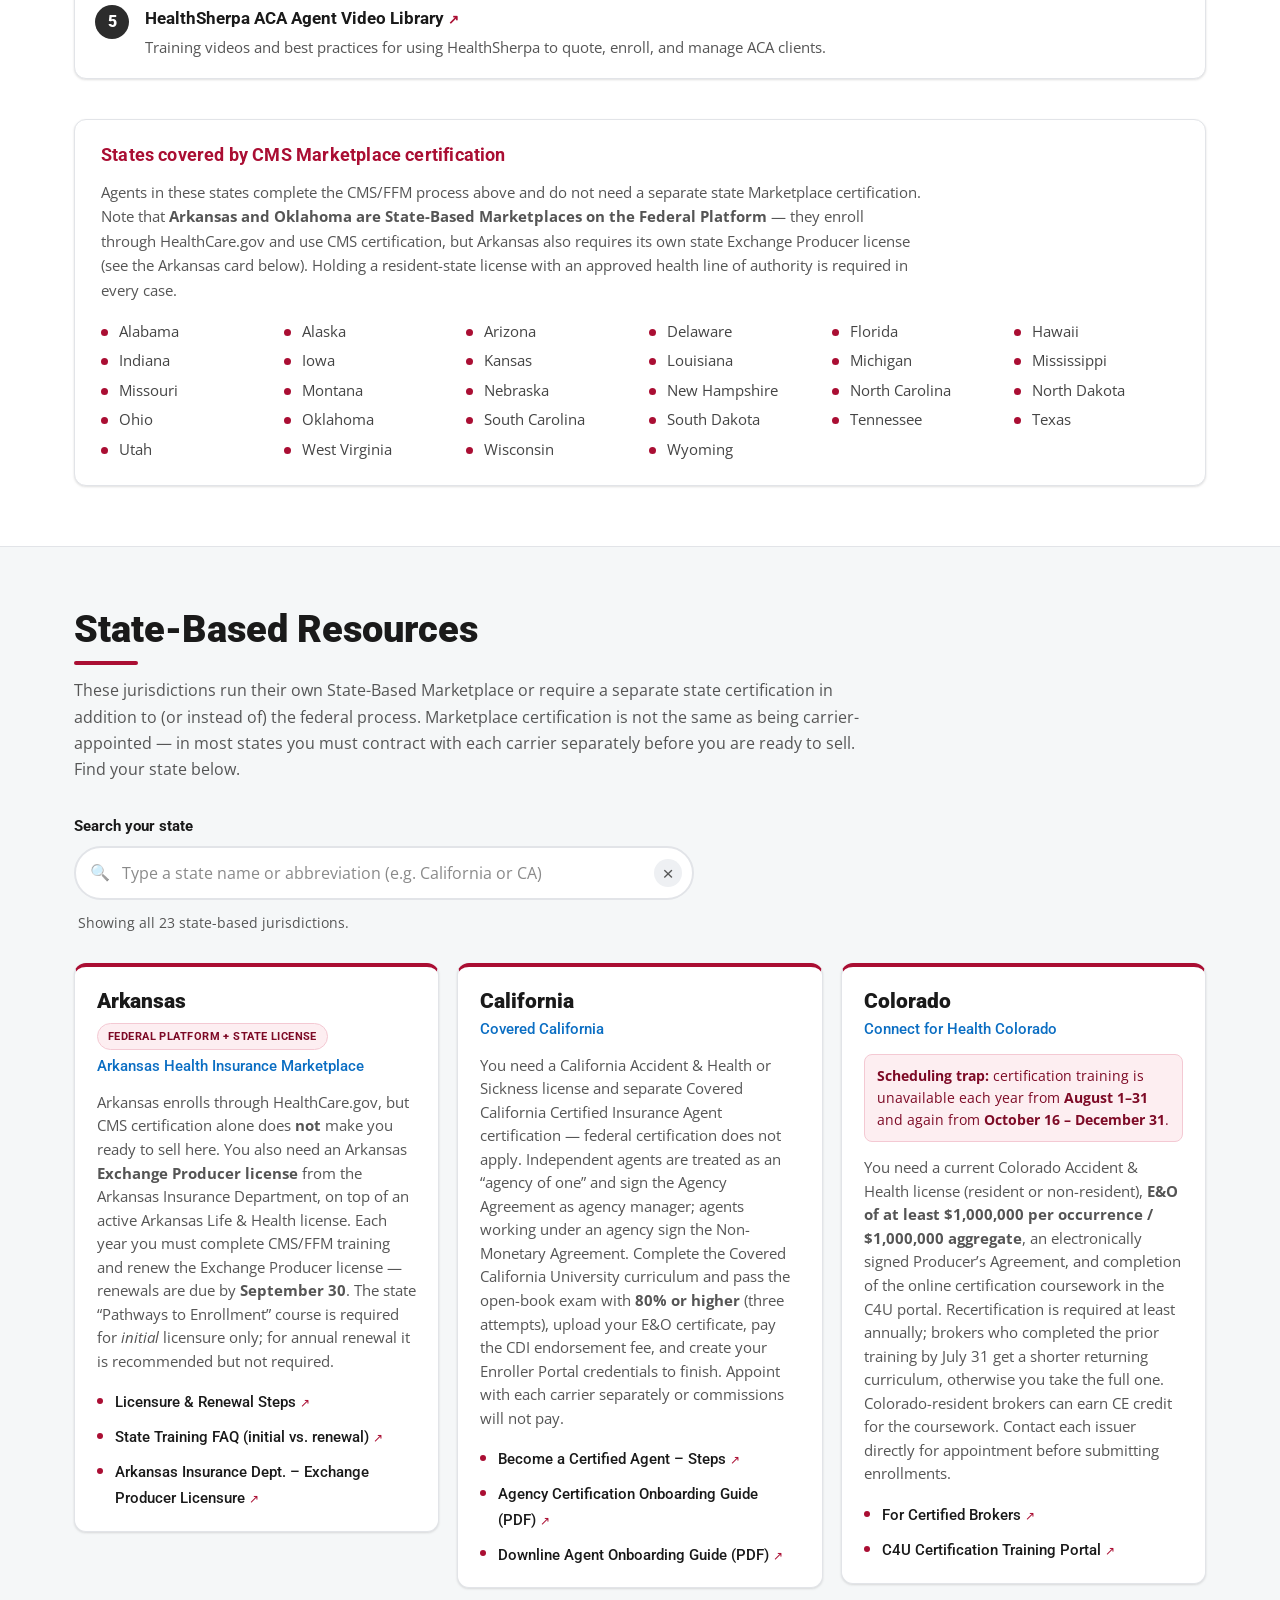
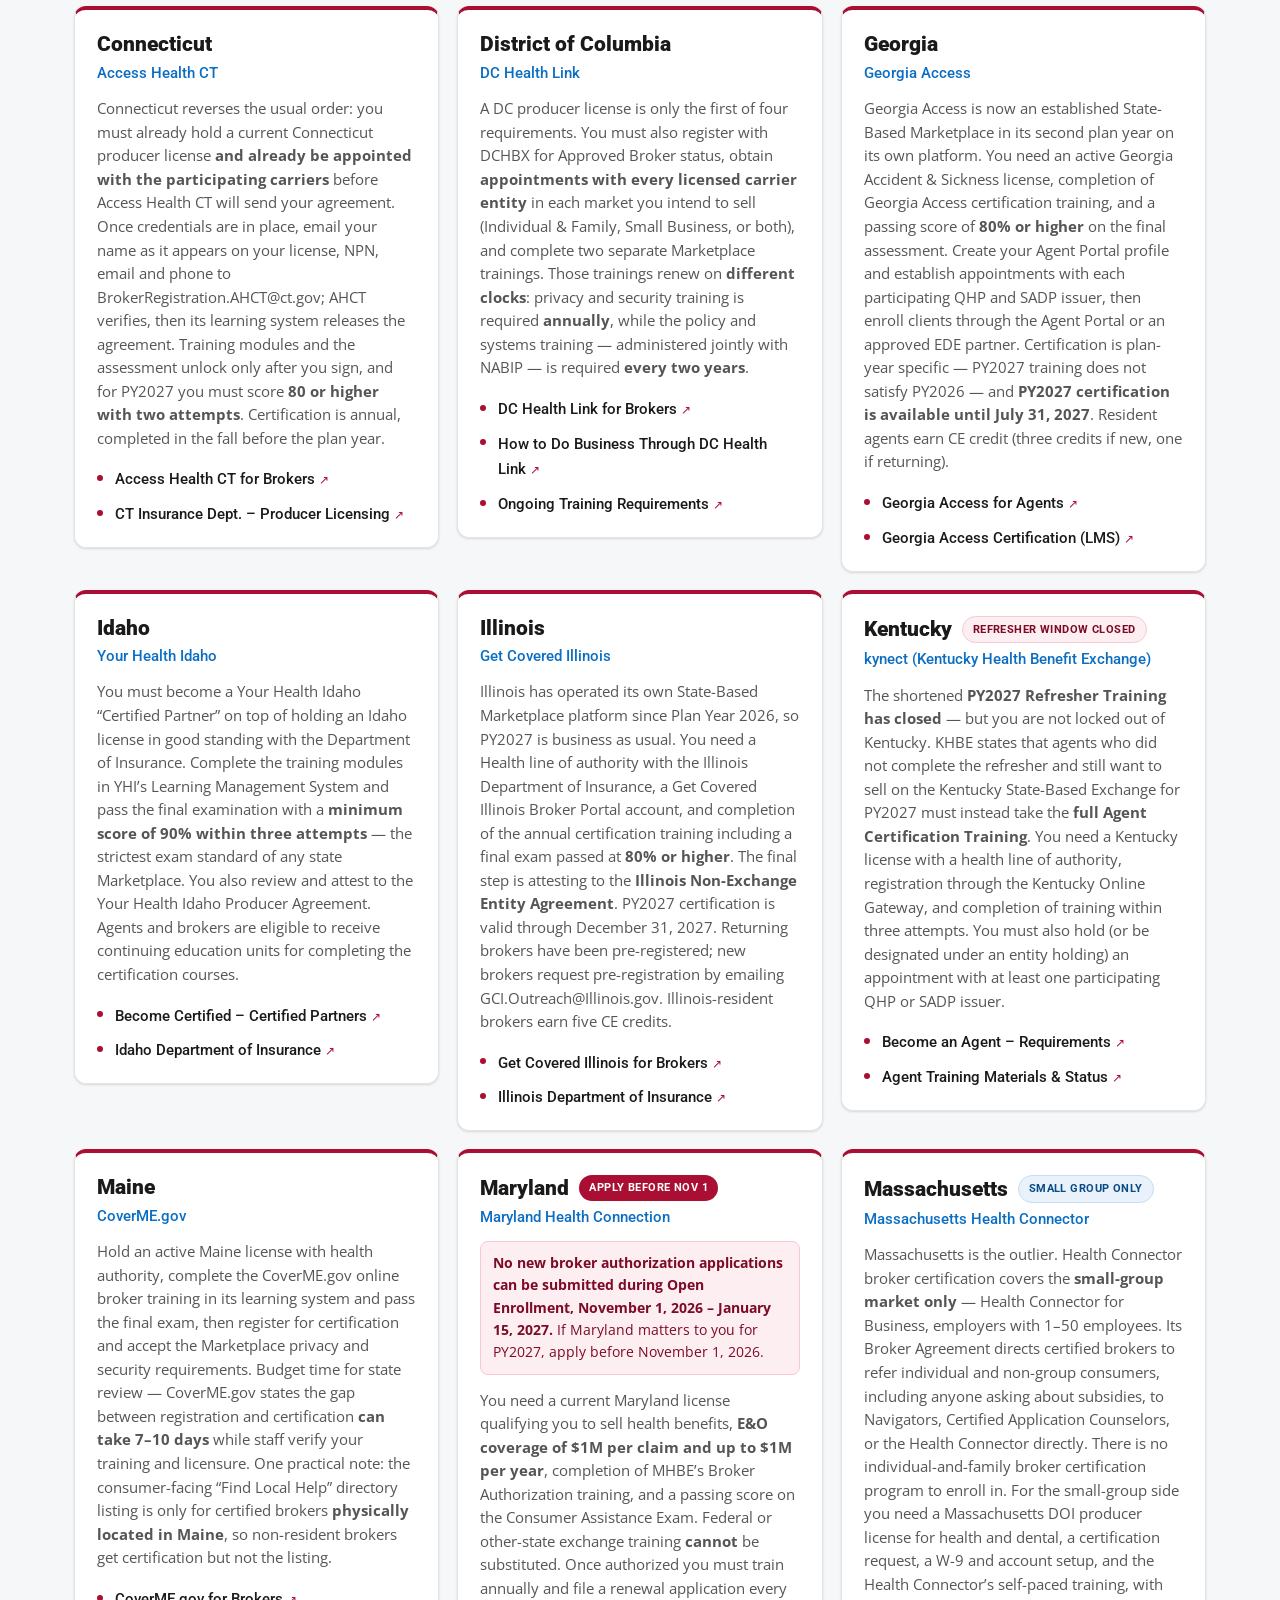
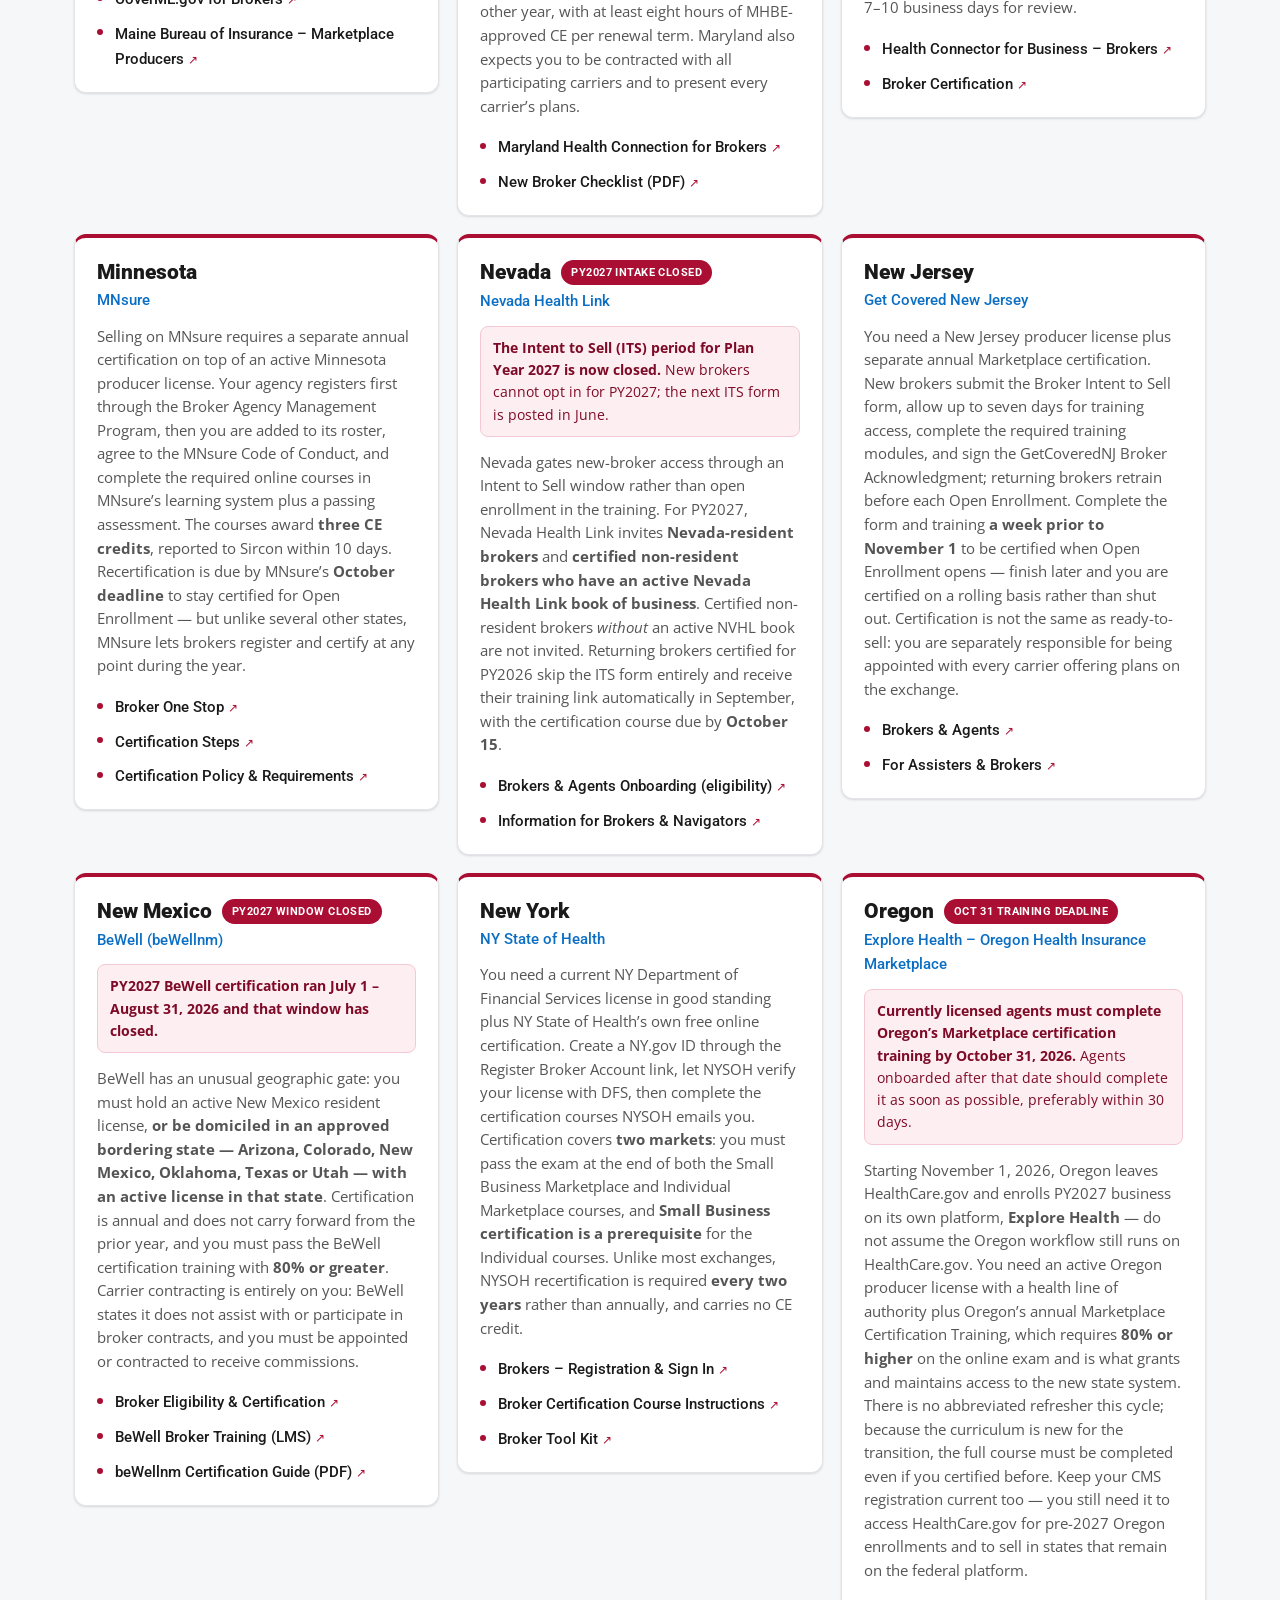
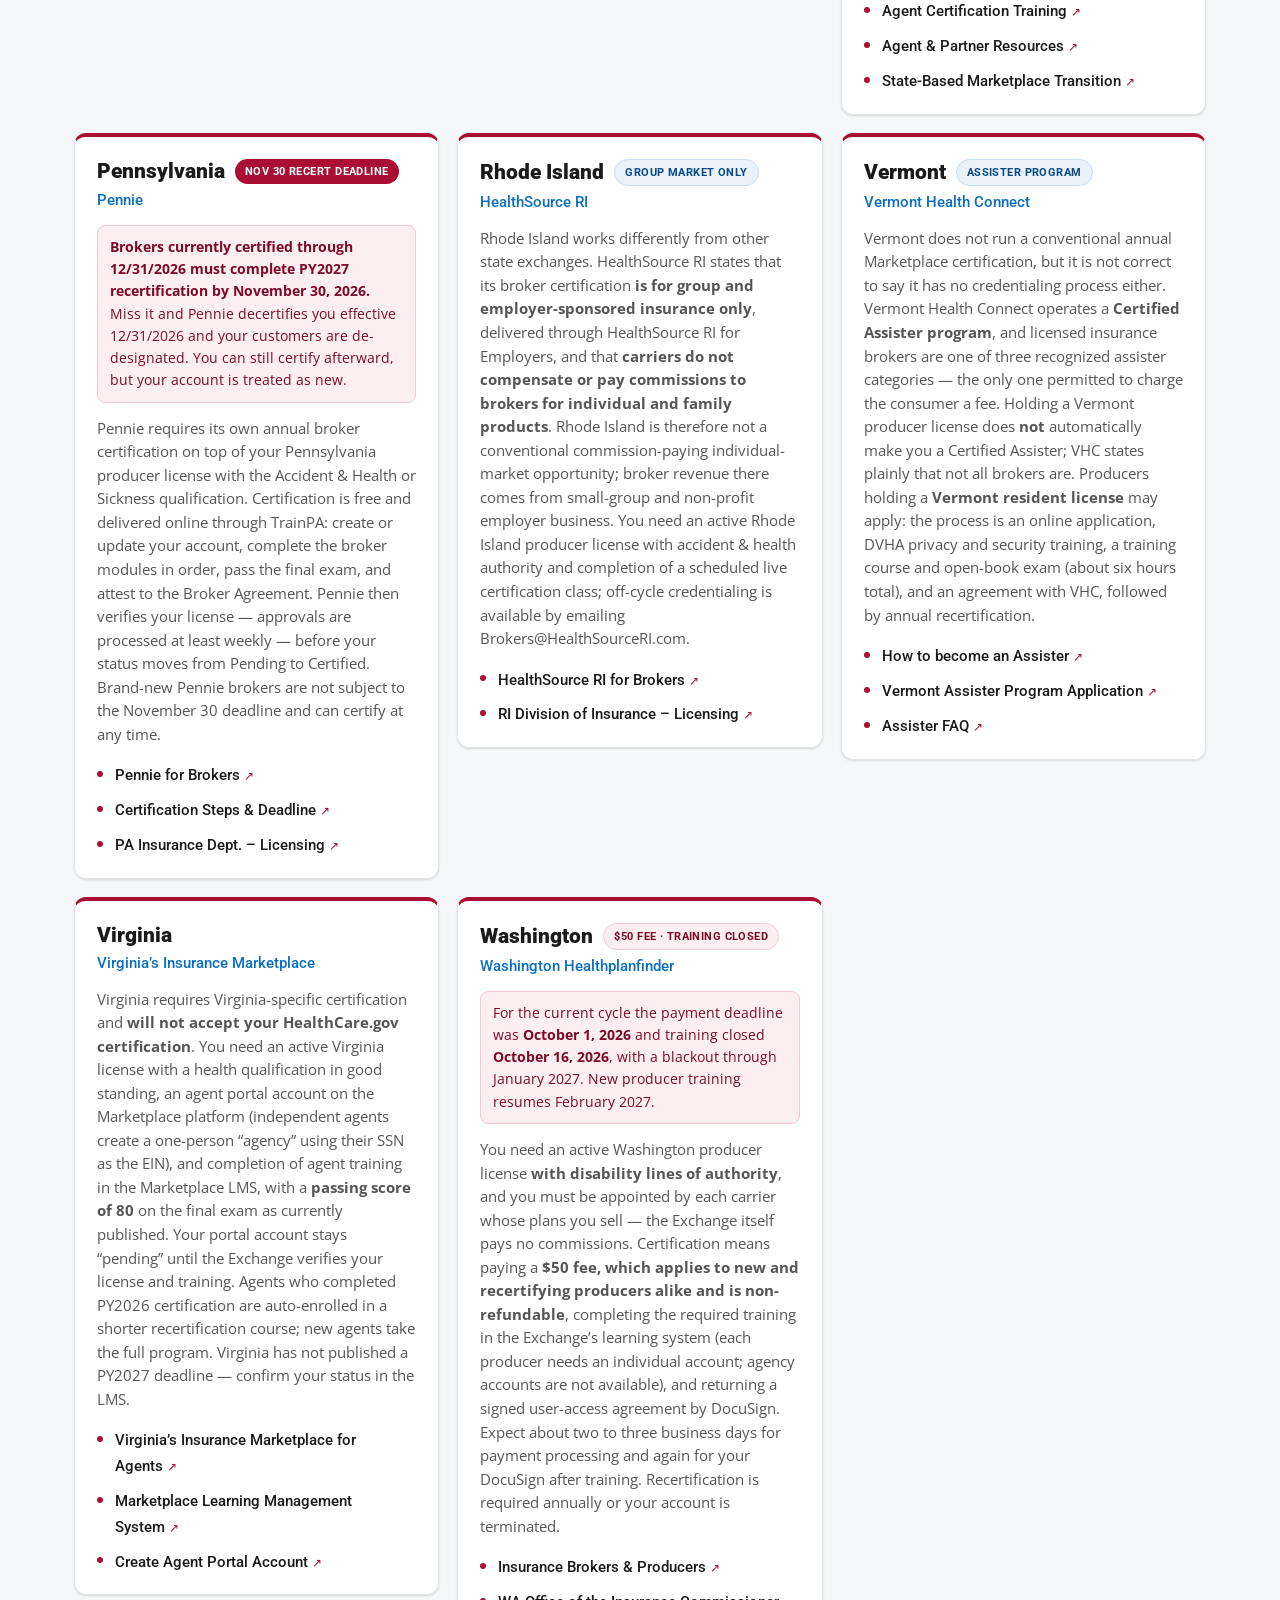
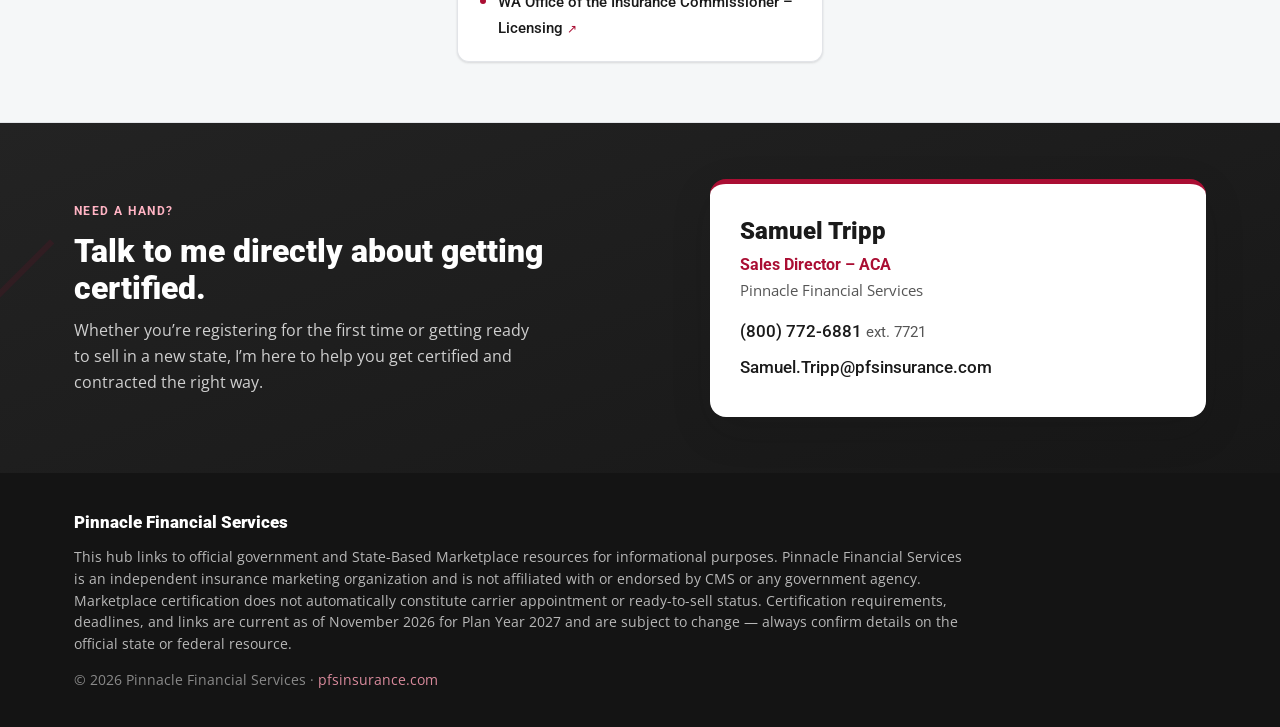
==== commit c0f93c19: "Remove PY2027 moratorium notice to keep the hub evergreen Co-Authored-By: Claude Opus 5.5 <noreply@a" ====
--- a/index.html
+++ b/index.html
@@ -71,27 +71,6 @@
         <div class="section-head">
           <h2 id="federal-title">Federal Marketplace Resources</h2>
           <p class="section-sub">If you sell in a state that uses the Federally-facilitated Marketplace (FFM) on HealthCare.gov, you complete CMS Marketplace registration and training once through CMS. The same federal process also covers <strong>State-Based Marketplaces on the Federal Platform (SBM-FP)</strong> &mdash; but an SBM-FP state may still add its own requirements on top (Arkansas does; see its card below).</p>
-        </div>
-
-        <!-- PY2027 federal registration moratorium -->
-        <div class="notice" role="note" aria-labelledby="pause-title">
-          <p class="notice-title" id="pause-title">
-            <span class="notice-tag">Important for PY2027</span>
-            Federal registration moratorium for new agents and brokers &mdash; blocked by court
-          </p>
-          <p>CMS placed a temporary moratorium on <strong>new</strong> agent and broker registration with the Federally-facilitated Exchanges for Plan Year 2027, effective September 22, 2026. On <strong>November 5, 2026</strong>, a federal court blocked it.</p>
-          <ul>
-            <li><strong>Court ruling:</strong> the U.S. District Court for the District of Maryland granted a <strong>preliminary injunction</strong> to the National Association of Benefits and Insurance Professionals (NABIP) and Health Agents for America, finding they are likely to succeed on their Administrative Procedure Act claims. NABIP sued HHS and CMS on October 15, 2026. According to NABIP, the ruling lifts the moratorium immediately and PY2027 training for new agents and brokers began <strong>November 6, 2026</strong>.</li>
-            <li><strong>What new agents should do:</strong> if you did not hold a PY2026 Exchange agreement, log in to the MLMS through the CMS Enterprise Portal and check whether PY2027 registration and training is available to you. A preliminary injunction is not a final decision &mdash; the case continues and CMS may appeal &mdash; so confirm your status with CMS before you enroll clients.</li>
-            <li><strong>Who the moratorium covered:</strong> agents and brokers who did <em>not</em> hold Plan Year 2026 Exchange agreements with the Federally-facilitated Exchanges (about 19,000 people, by CMS&rsquo;s estimate). CMS would not execute PY2027 Exchange agreements with them, including the SHOP agreement, while it was in place.</li>
-            <li><strong>Who it never covered:</strong> returning agents and brokers who held PY2026 Exchange agreements &mdash; PY2027 registration and training has been open to them throughout. It also did not apply to web-brokers, or to agents reinstated after a terminated or denied agreement.</li>
-            <li><strong>Original end date:</strong> CMS had scheduled the moratorium to run until <strong>February 1, 2027</strong>. If the injunction is overturned, that schedule could apply again.</li>
-            <li><strong>State-Based Marketplaces on their own platforms are not subject to it.</strong> CMS states the moratorium does not affect registration on the State-Based Exchanges. A new agent may also certify directly with a state that runs its own Marketplace &mdash; subject to that state's own rules and windows.</li>
-            <li><strong>Arkansas and Oklahoma use the federal platform</strong> (SBM-FP), so agents there register through CMS and were covered by the moratorium.</li>
-          </ul>
-          <p><strong>PY2027 federal deadline:</strong> CMS has not published a single cutoff date, but you cannot enroll clients through HealthCare.gov until your PY2027 registration and training is complete. Open Enrollment runs <strong>November 1, 2026 &ndash; January 15, 2027</strong>, so finish as soon as possible. Returning agents who do not complete PY2027 registration and training will lose Marketplace access. The training system normally closes in mid-summer (PY2026 closed July 12, 2026); CMS has not yet announced the PY2027 closing date.</p>
-          <p>Always verify each state's separate Marketplace requirements before assuming you are ready to sell there.</p>
-          <p class="notice-src">Sources: <a href="https://www.federalregister.gov/documents/2026/09/23/2026-19493/patient-protection-and-affordable-care-act-temporary-moratoria-on-certain-agent-and-broker" target="_blank" rel="noopener noreferrer">Federal Register, 91 FR 60317 (CMS&#8209;9872&#8209;IFC)<span class="ext" aria-hidden="true">&#8599;</span></a> &middot; <a href="https://www.cms.gov/newsroom/fact-sheets/federal-marketplace-ffe-sbe-fp-anti-fraud-actions" target="_blank" rel="noopener noreferrer">CMS fact sheet<span class="ext" aria-hidden="true">&#8599;</span></a> &middot; <a href="https://nabip.org/media/11452/cms-lawsuit-hearing_press-release_261105.pdf" target="_blank" rel="noopener noreferrer">NABIP press release, Nov 5, 2026<span class="ext" aria-hidden="true">&#8599;</span></a> &middot; <a href="https://www.fiercehealthcare.com/payers/nabip-sues-cms-over-moratorium-new-aca-broker-registrations" target="_blank" rel="noopener noreferrer">Fierce Healthcare<span class="ext" aria-hidden="true">&#8599;</span></a></p>
         </div>
 
         <h3 class="group-title">General Resources</h3>
